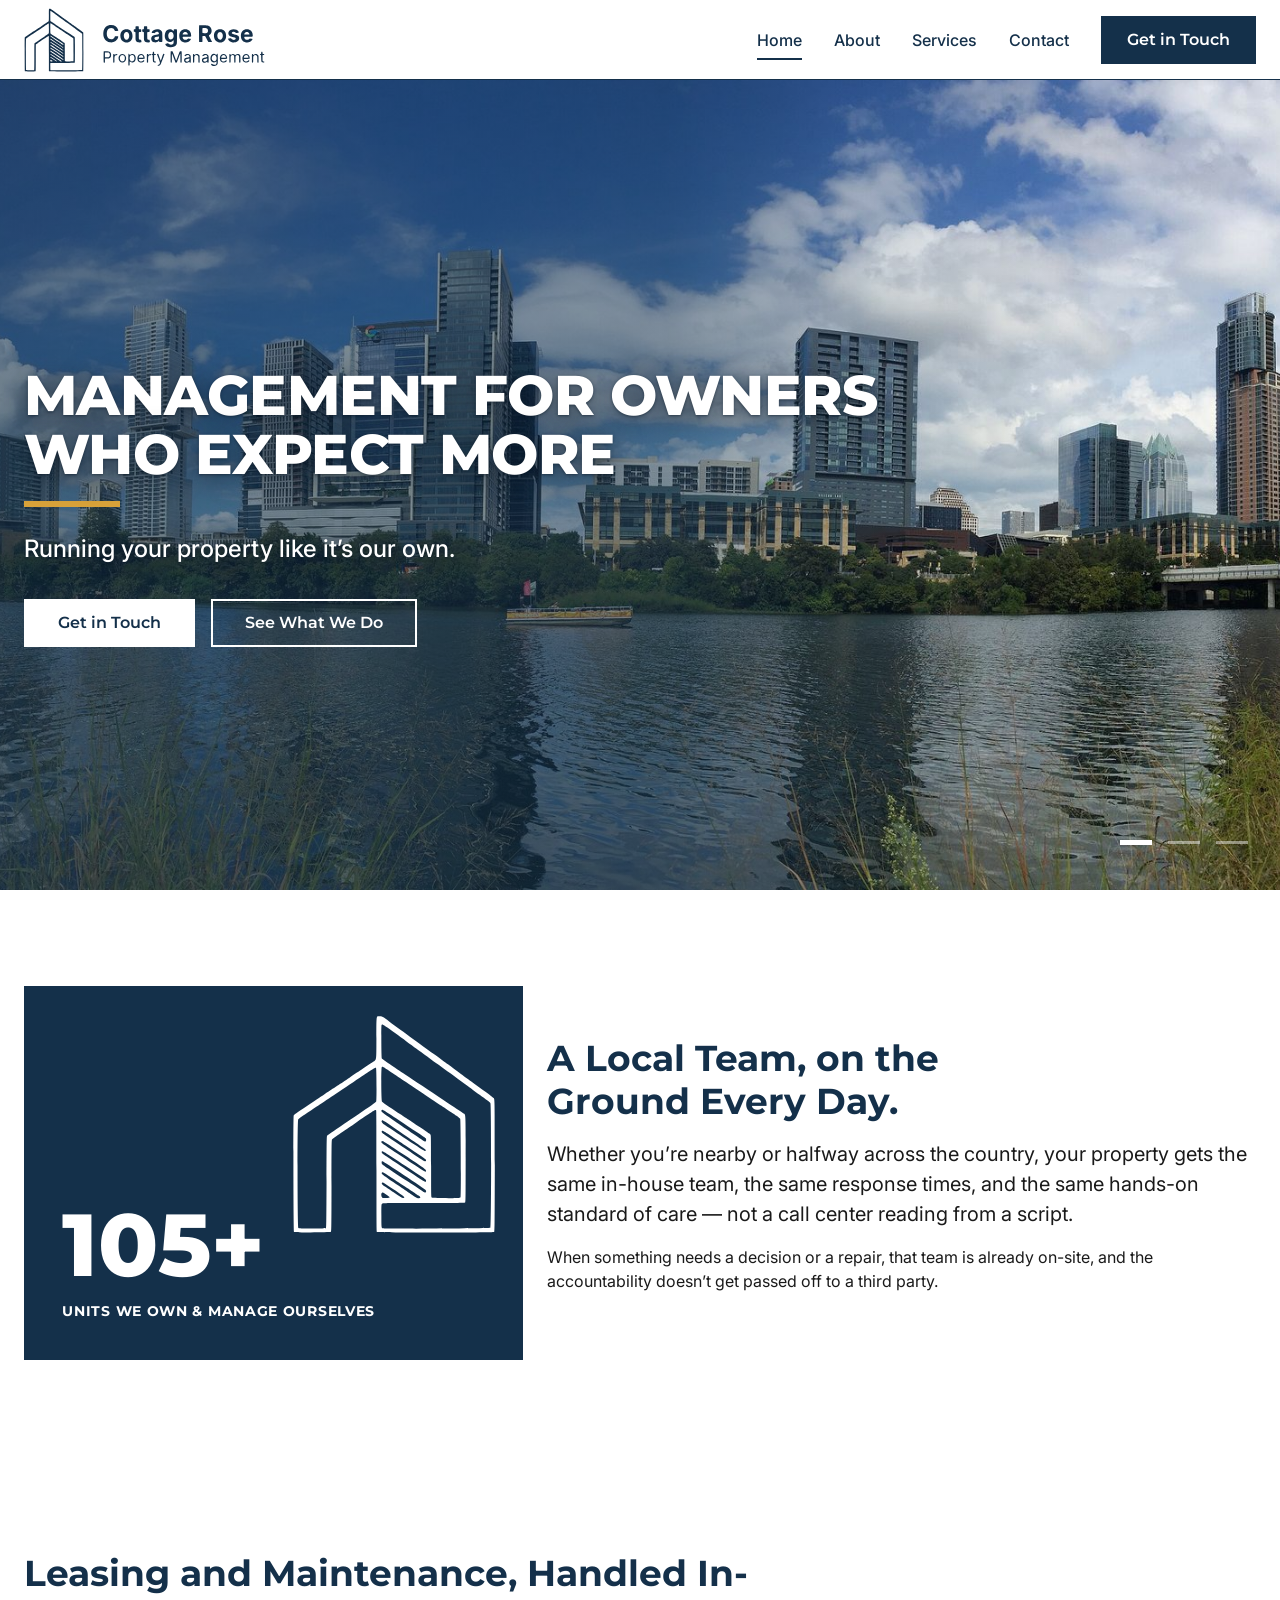
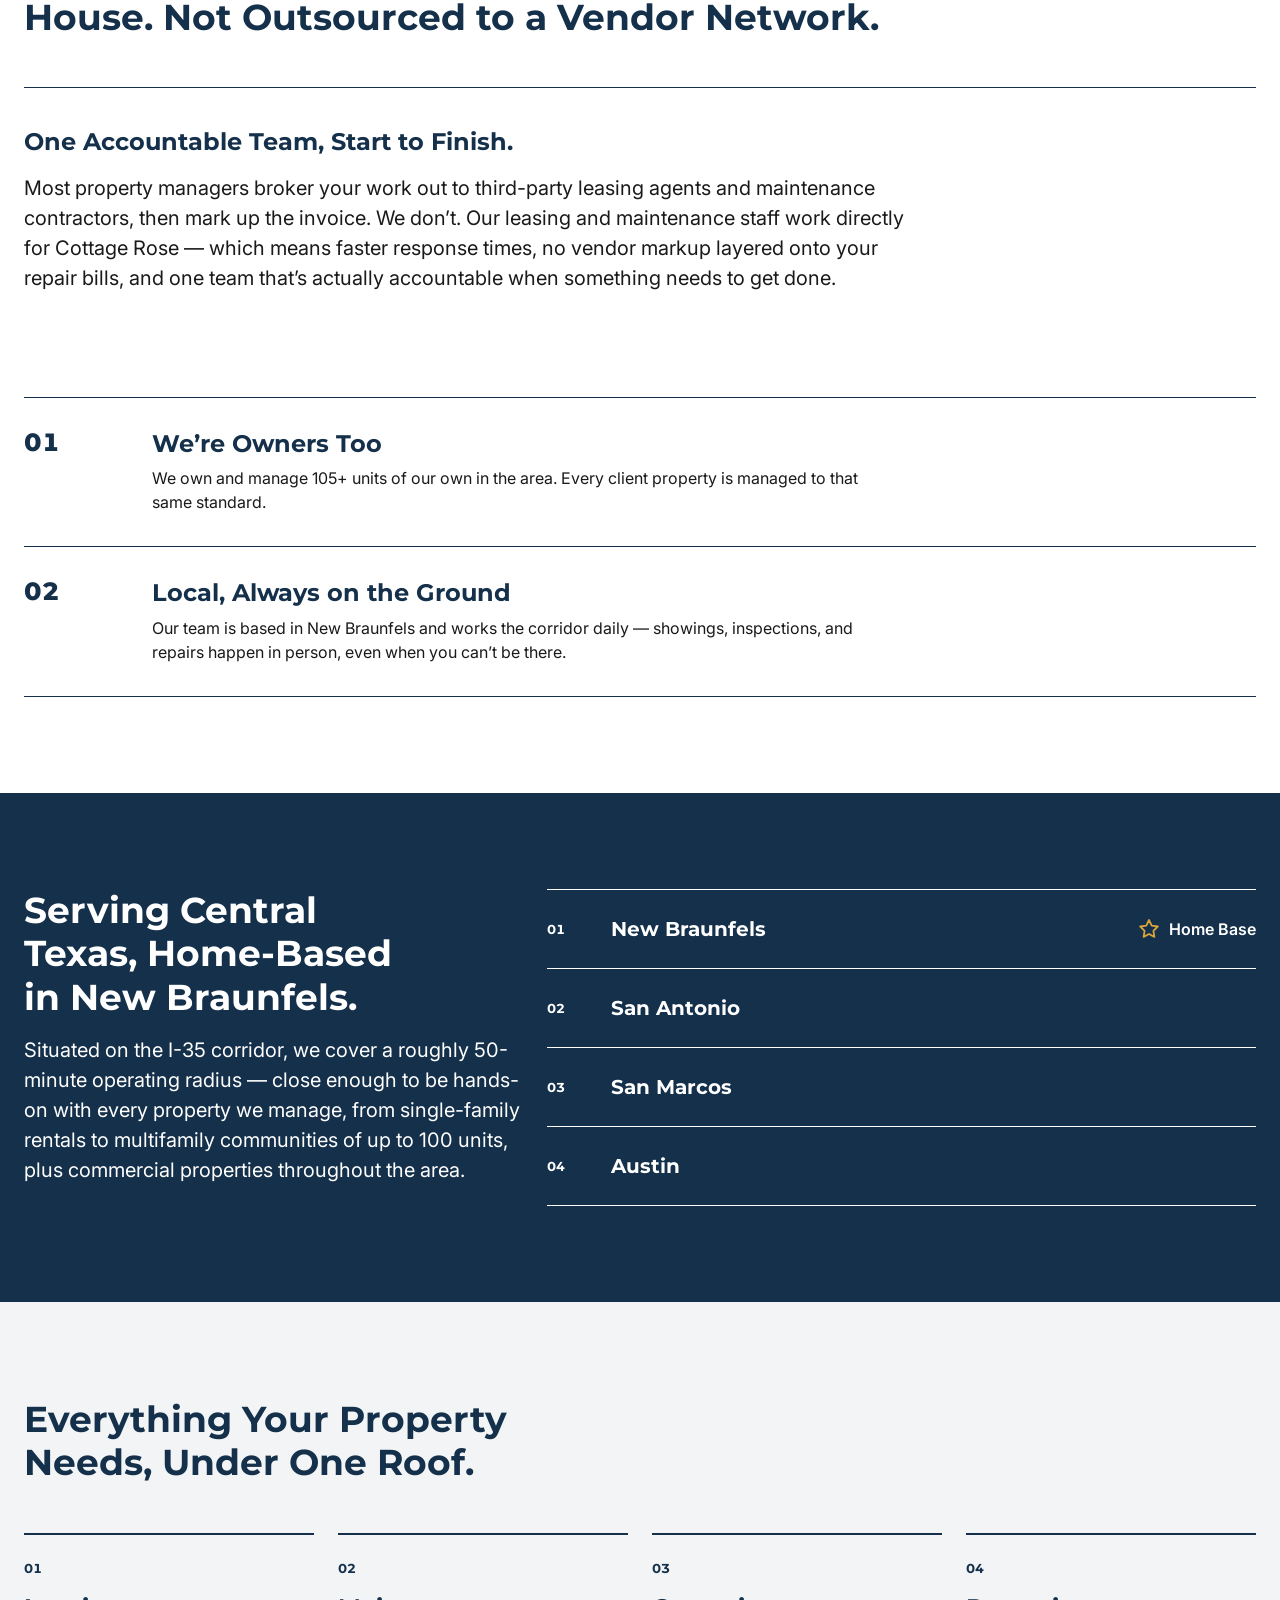
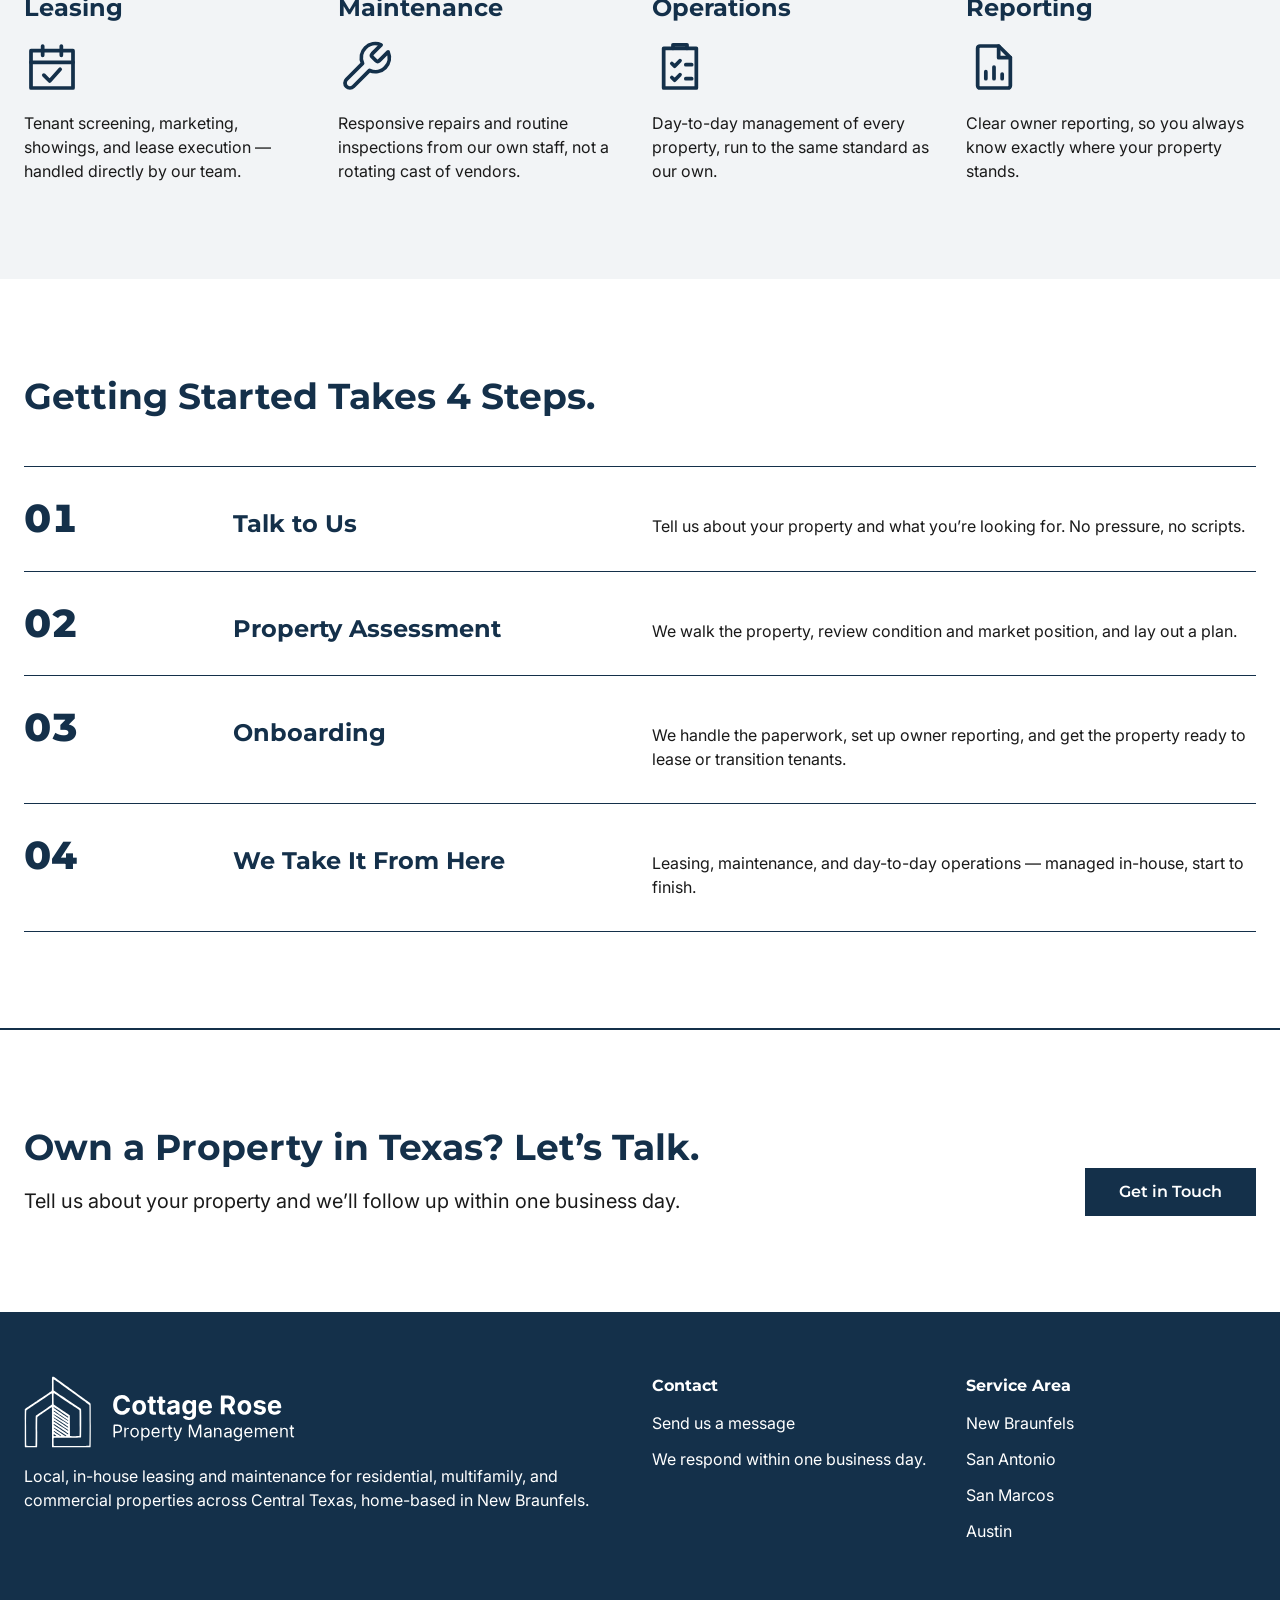
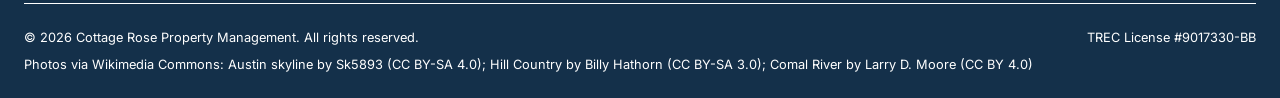
==== index.html @ 272d7a4b "Owner-stat graphic, tab icon from real logo, cache-busted assets Replace the photo with a navy block" ====
<!doctype html>
<html lang="en">
<head>
  <meta charset="UTF-8">
  <meta name="viewport" content="width=device-width, initial-scale=1.0">
  <meta name="color-scheme" content="light">
  <meta name="theme-color" content="#FFFFFF">
  <title>Cottage Rose Management | Property Management Across Central Texas</title>
  <meta name="description" content="Cottage Rose Management is a Central Texas property management firm, home-based in New Braunfels. In-house leasing and maintenance for residential, multifamily, and commercial properties, 1&ndash;100+&nbsp;units, throughout San Antonio, New Braunfels, San Marcos, and Austin.">
  <link rel="canonical" href="https://cottagerosepm.com/">

  <meta property="og:title" content="Cottage Rose Management | Property Management Across Central Texas">
  <meta property="og:description" content="In-house leasing and maintenance for residential, multifamily, and commercial properties across Central Texas &mdash; San Antonio, New Braunfels, San Marcos, and Austin.">
  <meta property="og:type" content="website">
  <meta property="og:url" content="https://cottagerosepm.com/">

  <link rel="icon" href="favicon.svg?v=3" type="image/svg+xml">
  <link rel="icon" href="assets/favicon-32.png?v=3" sizes="32x32" type="image/png">
  <link rel="apple-touch-icon" href="assets/apple-touch-icon.png?v=3">

  <link rel="preconnect" href="https://fonts.googleapis.com">
  <link rel="preconnect" href="https://fonts.gstatic.com" crossorigin>
  <link href="https://fonts.googleapis.com/css2?family=Inter:wght@400;500;600&family=Montserrat:wght@600;700;800&display=swap" rel="stylesheet">

  <link rel="stylesheet" href="styles.css?v=3">
</head>
<body>
  <a class="skip-link" href="#main">Skip to content</a>

  <header class="site-header">
    <div class="container">
      <a href="index.html" class="brand" translate="no"><img src="assets/logo-navy.svg" width="716" height="190" alt="Cottage Rose Property Management"></a>

      <nav class="main-nav" id="main-nav" aria-label="Primary">
        <ul>
          <li><a href="index.html" aria-current="page">Home</a></li>
          <li><a href="about.html">About</a></li>
          <li><a href="services.html">Services</a></li>
          <li><a href="contact.html">Contact</a></li>
        </ul>
        <a href="contact.html" class="btn btn-primary">Get in Touch</a>
      </nav>

      <button class="nav-toggle" id="nav-toggle" aria-label="Toggle menu" aria-expanded="false" aria-controls="main-nav">
        <svg aria-hidden="true" focusable="false" viewBox="0 0 24 24" fill="none" stroke="currentColor" stroke-width="2" stroke-linecap="round"><line x1="3" y1="6" x2="21" y2="6"/><line x1="3" y1="12" x2="21" y2="12"/><line x1="3" y1="18" x2="21" y2="18"/></svg>
      </button>
    </div>
  </header>

  <main id="main">

    <!-- ================= HERO ================= -->
    <section class="hero">
      <div class="hero-slides" role="group" aria-roledescription="carousel" aria-label="Photos of Central Texas">
        <img class="hero-slide is-active" src="assets/austin-skyline.jpg" width="2400" height="897" alt="" fetchpriority="high">
        <img class="hero-slide" src="assets/hillcountry-hero.jpg" width="2400" height="1220" alt="" loading="lazy" decoding="async">
        <img class="hero-slide" src="assets/comal-river-hero.jpg" width="1801" height="888" alt="" loading="lazy" decoding="async">
      </div>
      <div class="container">
        <div class="hero-copy">
          <h1 class="hero-headline">Management for Owners Who Expect More</h1>
          <p class="lede">Running your property like it’s our own.</p>
          <div class="hero-actions">
            <a href="contact.html" class="btn btn-primary">Get in Touch</a>
            <a href="services.html" class="btn btn-ghost">See What We Do</a>
          </div>
        </div>
        <div class="hero-controls">
          <div class="hero-dots">
            <button type="button" class="hero-dot" aria-label="Show Austin skyline" aria-current="true"></button>
            <button type="button" class="hero-dot" aria-label="Show Texas Hill Country"></button>
            <button type="button" class="hero-dot" aria-label="Show New Braunfels river"></button>
          </div>
        </div>
      </div>
    </section>

    <!-- ================= LOCAL, HANDS-ON MANAGEMENT ================= -->
    <section class="audience-section section-white">
      <div class="container">
        <div class="audience-visual owner-card reveal">
          <img class="owner-mark" src="assets/mark-white.svg" width="181" height="194" alt="" loading="lazy">
          <p class="owner-stat"><span class="num">105+</span><span class="label">Units we own &amp; manage ourselves</span></p>
        </div>
        <div class="reveal">
          <h2>A Local Team, on the Ground Every Day.</h2>
          <p class="lede">Whether you’re nearby or halfway across the country, your property gets the same in-house team, the same response times, and the same hands-on standard of care &mdash; not a call center reading from a script.</p>
          <p>When something needs a decision or a repair, that team is already on-site, and the accountability doesn’t get passed off to a third party.</p>
        </div>
      </div>
    </section>

    <!-- ================= WHY COTTAGE ROSE ================= -->
    <section class="why-section">
      <div class="container">
        <div class="section-head reveal">
          <h2>Leasing and Maintenance, Handled In-House. Not Outsourced to a Vendor Network.</h2>
        </div>

        <div class="differentiator reveal">
          <h3>One Accountable Team, Start to Finish.</h3>
          <p class="lede">Most property managers broker your work out to third-party leasing agents and maintenance contractors, then mark up the invoice. We don’t. Our leasing and maintenance staff work directly for Cottage Rose &mdash; which means faster response times, no vendor markup layered onto your repair bills, and one team that’s actually accountable when something needs to get done.</p>
        </div>

        <div class="reason-list reveal">
          <div class="reason-row">
            <span class="reason-number">01</span>
            <div>
              <h3>We’re Owners Too</h3>
              <p>We own and manage 105+&nbsp;units of our own in the area. Every client property is managed to that same standard.</p>
            </div>
          </div>
          <div class="reason-row">
            <span class="reason-number">02</span>
            <div>
              <h3>Local, Always on the Ground</h3>
              <p>Our team is based in New Braunfels and works the corridor daily &mdash; showings, inspections, and repairs happen in person, even when you can’t be there.</p>
            </div>
          </div>
        </div>
      </div>
    </section>

    <!-- ================= WHERE WE WORK ================= -->
    <section class="section-dark">
      <div class="container">
        <div class="corridor-grid">
          <div class="reveal">
            <h2>Serving Central Texas, Home-Based in New Braunfels.</h2>
            <p class="lede">Situated on the I-35 corridor, we cover a roughly 50-minute operating radius &mdash; close enough to be hands-on with every property we manage, from single-family rentals to multifamily communities of up to 100&nbsp;units, plus commercial properties throughout the area.</p>
          </div>
          <div class="corridor-cities reveal">
            <div class="corridor-city">
              <span class="city-index">01</span>
              <span class="city-name">New Braunfels</span>
              <span class="city-tag"><svg class="city-star" viewBox="0 0 24 24" width="24" height="24" fill="none" stroke="currentColor" stroke-width="1.8" stroke-linejoin="round" aria-hidden="true" focusable="false"><path d="M12 3l2.7 5.6 6.1.9-4.4 4.3 1 6.1L12 17l-5.4 2.9 1-6.1L3.2 9.5l6.1-.9z"/></svg>Home Base</span>
            </div>
            <div class="corridor-city">
              <span class="city-index">02</span>
              <span class="city-name">San Antonio</span>
              <span class="city-tag"></span>
            </div>
            <div class="corridor-city">
              <span class="city-index">03</span>
              <span class="city-name">San Marcos</span>
              <span class="city-tag"></span>
            </div>
            <div class="corridor-city">
              <span class="city-index">04</span>
              <span class="city-name">Austin</span>
              <span class="city-tag"></span>
            </div>
          </div>
        </div>
      </div>
    </section>

    <!-- ================= WHAT WE DO ================= -->
    <section class="section-gray">
      <div class="container">
        <div class="section-head reveal">
          <h2>Everything Your Property Needs, Under One Roof.</h2>
        </div>
        <div class="wwd-grid reveal">
          <div class="wwd-item">
            <span class="wwd-index">01</span>
            <h3>Leasing</h3>
            <svg class="wwd-icon" viewBox="0 0 24 24" width="56" height="56" fill="none" stroke="currentColor" stroke-width="1.6" stroke-linecap="round" stroke-linejoin="round" aria-hidden="true" focusable="false"><rect x="3" y="5" width="18" height="16"/><path d="M3 10h18M8 3v4M16 3v4"/><path d="M8.5 15.5l2.5 2.5 4.5-5"/></svg>
            <p>Tenant screening, marketing, showings, and lease execution &mdash; handled directly by our team.</p>
          </div>
          <div class="wwd-item">
            <span class="wwd-index">02</span>
            <h3>Maintenance</h3>
            <svg class="wwd-icon" viewBox="0 0 24 24" width="56" height="56" fill="none" stroke="currentColor" stroke-width="1.6" stroke-linecap="round" stroke-linejoin="round" aria-hidden="true" focusable="false"><path d="M14.7 6.3a1 1 0 0 0 0 1.4l1.6 1.6a1 1 0 0 0 1.4 0l3.77-3.77a6 6 0 0 1-7.94 7.94l-6.91 6.91a2.12 2.12 0 0 1-3-3l6.91-6.91a6 6 0 0 1 7.94-7.94l-3.76 3.76z"/></svg>
            <p>Responsive repairs and routine inspections from our own staff, not a rotating cast of vendors.</p>
          </div>
          <div class="wwd-item">
            <span class="wwd-index">03</span>
            <h3>Operations</h3>
            <svg class="wwd-icon" viewBox="0 0 24 24" width="56" height="56" fill="none" stroke="currentColor" stroke-width="1.6" stroke-linecap="round" stroke-linejoin="round" aria-hidden="true" focusable="false"><rect x="5" y="4" width="14" height="17"/><path d="M9 4V2.5h6V4"/><path d="M8.5 10.5l1.2 1.2 2.3-2.4M8.5 16.5l1.2 1.2 2.3-2.4M14.5 11h2.5M14.5 17h2.5"/></svg>
            <p>Day-to-day management of every property, run to the same standard as our own.</p>
          </div>
          <div class="wwd-item">
            <span class="wwd-index">04</span>
            <h3>Reporting</h3>
            <svg class="wwd-icon" viewBox="0 0 24 24" width="56" height="56" fill="none" stroke="currentColor" stroke-width="1.6" stroke-linecap="round" stroke-linejoin="round" aria-hidden="true" focusable="false"><path d="M14 3H6a1 1 0 0 0-1 1v16a1 1 0 0 0 1 1h12a1 1 0 0 0 1-1V8z"/><path d="M14 3v5h5"/><path d="M8.5 17v-3M12 17v-5M15.5 17v-2"/></svg>
            <p>Clear owner reporting, so you always know exactly where your property stands.</p>
          </div>
        </div>
      </div>
    </section>

    <!-- ================= HOW IT WORKS ================= -->
    <section>
      <div class="container">
        <div class="section-head reveal">
          <h2>Getting Started Takes 4 Steps.</h2>
        </div>
        <div class="steps">
          <div class="step reveal">
            <span class="step-index">01</span>
            <h3>Talk to Us</h3>
            <p>Tell us about your property and what you’re looking for. No pressure, no scripts.</p>
          </div>
          <div class="step reveal">
            <span class="step-index">02</span>
            <h3>Property Assessment</h3>
            <p>We walk the property, review condition and market position, and lay out a plan.</p>
          </div>
          <div class="step reveal">
            <span class="step-index">03</span>
            <h3>Onboarding</h3>
            <p>We handle the paperwork, set up owner reporting, and get the property ready to lease or transition tenants.</p>
          </div>
          <div class="step reveal">
            <span class="step-index">04</span>
            <h3>We Take It From Here</h3>
            <p>Leasing, maintenance, and day-to-day operations &mdash; managed in-house, start to finish.</p>
          </div>
        </div>
      </div>
    </section>

    <!-- TODO: add owner testimonials once available. Uncomment and populate when cleared for public use. -->
    <!--
    <section class="section-white">
      <div class="container">
        <div class="section-head reveal">
          <h2>Hear From Owners We Work With</h2>
        </div>
        <div class="grid grid-3">
          <div class="card reveal">
            <p>"Quote goes here."</p>
            <p class="hint">&mdash; Owner name, City</p>
          </div>
        </div>
      </div>
    </section>
    -->

    <!-- ================= CLOSING CTA ================= -->
    <section class="cta-band">
      <div class="container">
        <div class="reveal">
          <h2>Own a Property in Texas? Let’s Talk.</h2>
          <p class="lede">Tell us about your property and we’ll follow up within one business day.</p>
          <div class="hero-actions">
            <a href="contact.html" class="btn btn-primary">Get in Touch</a>
          </div>
        </div>
      </div>
    </section>

  </main>

  <footer class="site-footer">
    <div class="container">
      <div class="footer-grid">
        <div>
          <a href="index.html" class="footer-brand" translate="no"><img src="assets/logo-white.svg" width="716" height="190" loading="lazy" alt="Cottage Rose Property Management"></a>
          <p>Local, in-house leasing and maintenance for residential, multifamily, and commercial properties across Central Texas, home-based in New Braunfels.</p>
        </div>
        <div>
          <h2>Contact</h2>
          <ul>
            <li><a href="contact.html">Send us a message</a></li>
            <li>We respond within one business day.</li>
          </ul>
        </div>
        <div>
          <h2>Service Area</h2>
          <ul>
            <li>New Braunfels</li>
            <li>San Antonio</li>
            <li>San Marcos</li>
            <li>Austin</li>
          </ul>
        </div>
      </div>
      <div class="footer-bottom">
        <p>&copy; 2026 Cottage Rose Property Management. All rights reserved.</p>
        <p>TREC License&nbsp;#9017330-BB</p>
        <p>Photos via Wikimedia Commons: <a href="https://commons.wikimedia.org/wiki/File:Austin,_Texas_Skyline_2018.jpg">Austin skyline</a> by Sk5893 (<a href="https://creativecommons.org/licenses/by-sa/4.0/">CC BY-SA 4.0</a>); <a href="https://commons.wikimedia.org/wiki/File:Hill_Country_near_Garner_State_Park_IMG_4288.JPG">Hill Country</a> by Billy Hathorn (<a href="https://creativecommons.org/licenses/by-sa/3.0/">CC BY-SA 3.0</a>); <a href="https://commons.wikimedia.org/wiki/File:Comal_River_in_Landa_Park.jpg">Comal River</a> by Larry D. Moore (<a href="https://creativecommons.org/licenses/by/4.0/">CC BY 4.0</a>)</p>
      </div>
    </div>
  </footer>

  <script src="main.js?v=3"></script>
</body>
</html>
---- styles.css ----
/* ==========================================================================
   Cottage Rose Property Management — shared stylesheet
   System: flat, open, square-cornered. Five brand colors only.
   Type: 1.25 modular scale · Spacing: 4/8px grid · Layout: 12 columns, 24px gutter
   ========================================================================== */

:root {
  /* brand palette — no tints, gradients or shadows */
  --white: #FFFFFF;
  --ink: #1A1A1A;
  --navy: #14304A;
  --gold: #D9A33A;
  --gray: #F2F4F6;

  --font-head: "Montserrat", "Segoe UI", system-ui, sans-serif;
  --font-sans: "Inter", -apple-system, BlinkMacSystemFont, "Segoe UI", sans-serif;

  --container: 1520px;
  --gutter: 1.5rem;
  --header-h: 80px;
}

/* ---------- reset ---------- */
*, *::before, *::after { box-sizing: border-box; }
html {
  scroll-behavior: smooth;
  scroll-padding-top: 96px; /* sticky header + breathing room */
  color-scheme: light;
  -webkit-tap-highlight-color: rgba(20, 48, 74, 0.15);
}
[id] { scroll-margin-top: 96px; }
a, button, input, select, textarea, label { touch-action: manipulation; }
@media (prefers-reduced-motion: reduce) {
  html { scroll-behavior: auto; }
  *, *::before, *::after {
    animation-duration: 0.01ms !important;
    animation-iteration-count: 1 !important;
    transition-duration: 0.01ms !important;
    scroll-behavior: auto !important;
  }
}

body {
  margin: 0;
  overflow-x: clip;
  background: var(--white);
  color: var(--ink);
  font-family: var(--font-sans);
  font-size: 1rem;
  line-height: 1.5;
  -webkit-font-smoothing: antialiased;
}

img { max-width: 100%; height: auto; display: block; }
a { color: inherit; }
h1, h2, h3, h4 {
  font-family: var(--font-head);
  color: var(--navy);
  line-height: 1.2;
  margin: 0 0 1rem;
  font-weight: 700;
}
h1, h2, h3 { text-wrap: balance; }
p { margin: 0 0 1rem; }
ul { margin: 0; padding: 0; list-style: none; }

h1 {
  font-size: clamp(2.5rem, 5vw, 3.5rem);
  font-weight: 800;
  line-height: 1.06;
  letter-spacing: -0.01em;
  text-transform: uppercase;
}
h2 { font-size: clamp(1.75rem, 3vw, 2.25rem); }
h3, .as-h3 { font-size: clamp(1.25rem, 2vw, 1.5rem); }

.lede {
  font-size: 1.25rem;
  max-width: 68ch;
  text-wrap: pretty;
}

/* ---------- focus ---------- */
a:focus-visible,
button:focus-visible,
input:focus-visible,
textarea:focus-visible,
select:focus-visible,
[tabindex="-1"]:focus-visible {
  outline: 2px solid var(--navy);
  outline-offset: 3px;
}
.section-dark a:focus-visible,
.site-footer a:focus-visible,
.contact-info-card a:focus-visible,
.section-dark .btn:focus-visible { outline-color: var(--white); }

.skip-link {
  position: absolute;
  left: -9999px;
  top: 0;
  background: var(--navy);
  color: var(--white);
  padding: 0.75rem 1.25rem;
  z-index: 1000;
}
.skip-link:focus { left: 0; top: 0; }

.container {
  max-width: var(--container);
  margin: 0 auto;
  padding: 0 max(var(--gutter), env(safe-area-inset-right)) 0 max(var(--gutter), env(safe-area-inset-left));
}

section { padding: clamp(4rem, 8vw, 6rem) 0; }

/* ---------- buttons: square navy blocks ---------- */
.btn {
  display: inline-flex;
  align-items: center;
  justify-content: center;
  min-height: 3rem;
  padding: 0 2rem;
  font-family: var(--font-head);
  font-weight: 600;
  font-size: 1rem;
  line-height: 1.25;
  text-decoration: none;
  border: 2px solid var(--navy);
  border-radius: 0;
  cursor: pointer;
  transition: background-color 0.18s ease, color 0.18s ease, border-color 0.18s ease;
}
.btn-primary, .btn-solid-dark { background: var(--navy); color: var(--white); }
.btn-primary:hover, .btn-solid-dark:hover { background: var(--white); color: var(--navy); }
.btn-ghost { background: transparent; color: var(--navy); }
.btn-ghost:hover { background: var(--navy); color: var(--white); }
.section-dark .btn-primary,
.btn-ghost-light { background: var(--white); color: var(--navy); border-color: var(--white); }
.section-dark .btn-primary:hover,
.btn-ghost-light:hover { background: transparent; color: var(--white); }

/* ---------- header ---------- */
.site-header {
  position: sticky;
  top: 0;
  z-index: 100;
  height: var(--header-h);
  background: var(--white);
  border-bottom: 1px solid var(--navy);
}
.site-header .container {
  display: flex;
  align-items: center;
  justify-content: space-between;
  height: 100%;
}
.brand, .footer-brand {
  display: flex;
  align-items: center;
  gap: 0.75rem;
  min-width: 0;
  text-decoration: none;
  color: var(--navy);
}
.brand img { height: 64px; width: auto; }
.footer-brand img { height: 72px; width: auto; }

.main-nav { display: flex; align-items: center; gap: 2rem; }
.main-nav ul { display: flex; gap: 2rem; }
.main-nav a:not(.btn) {
  text-decoration: none;
  font-weight: 500;
  color: var(--navy);
  padding: 0.5rem 0;
  border-bottom: 2px solid transparent;
  transition: border-color 0.15s ease;
}
.main-nav a:not(.btn):hover,
.main-nav a[aria-current="page"] { border-bottom-color: var(--navy); }
.main-nav a.btn { padding: 0 1.5rem; }

.nav-toggle {
  font: inherit;
  display: none;
  background: none;
  border: none;
  cursor: pointer;
  padding: 0.75rem;
  color: var(--navy);
}
.nav-toggle svg { width: 24px; height: 24px; }

@media (max-width: 860px) {
  .nav-toggle { display: inline-flex; }
  .main-nav {
    position: fixed;
    inset: var(--header-h) 0 0 0;
    background: var(--white);
    flex-direction: column;
    align-items: flex-start;
    padding: 2rem var(--gutter);
    gap: 1.5rem;
    transform: translateX(100%);
    visibility: hidden;
    transition: transform 0.25s ease, visibility 0s linear 0.25s;
    overflow-y: auto;
    overscroll-behavior: contain;
  }
  .main-nav.is-open { transform: translateX(0); visibility: visible; transition-delay: 0s; }
  .main-nav ul { flex-direction: column; gap: 1rem; width: 100%; }
  .main-nav a:not(.btn) { font-size: 1.25rem; display: block; }
  .main-nav .btn { width: 100%; }
}

/* ---------- hero: full-bleed Austin skyline, text on a solid panel ---------- */
.hero {
  position: relative;
  isolation: isolate;
  display: flex;
  align-items: flex-end;
  min-height: clamp(36rem, 90vh, 56rem);
  padding: 0;
  background: var(--navy);
}
.hero-slides { position: absolute; inset: 0; z-index: -2; }
.hero-slide {
  position: absolute;
  inset: 0;
  width: 100%;
  height: 100%;
  object-fit: cover;
  object-position: center 30%;
  opacity: 0;
  transition: opacity 1.2s ease;
}
.hero-slide.is-active { opacity: 1; }
.hero-slide:nth-child(2) { object-position: center 40%; }
.hero-slide:nth-child(3) { object-position: center 55%; }
@media (prefers-reduced-motion: reduce) { .hero-slide { transition: none; } }

/* soft navy tint, strongest behind the text and fading out across the skyline */
.hero::before {
  content: "";
  position: absolute;
  inset: 0;
  z-index: -1;
  background: linear-gradient(90deg, rgba(20, 48, 74, 0.6) 0%, rgba(20, 48, 74, 0.52) 52%, rgba(20, 48, 74, 0.2) 68%, rgba(20, 48, 74, 0) 86%);
}
.hero .container { position: relative; width: 100%; padding-top: clamp(4rem, 8vw, 6rem); padding-bottom: clamp(11.25rem, 19vw, 18.25rem); }
.hero-copy { color: var(--white); }
.hero-copy h1, .hero-copy .lede { color: var(--white); }
.hero .btn-primary { background: var(--white); color: var(--navy); border-color: var(--white); }
.hero .btn-primary:hover { background: transparent; color: var(--white); }
.hero .btn-ghost { color: var(--white); border-color: var(--white); }
.hero .btn-ghost:hover { background: var(--white); color: var(--navy); }
.hero a:focus-visible { outline-color: var(--white); }
.hero-headline { max-width: 20em; margin-bottom: 1.5rem; }
.hero-copy h1, .hero-copy .lede { text-shadow: 0 1px 3px rgba(8, 22, 36, 0.55), 0 4px 28px rgba(8, 22, 36, 0.7); }
.hero-headline::after { content: ""; display: block; width: 96px; height: 6px; margin-top: 1rem; background: var(--gold); }
.hero-copy .lede { margin-bottom: 0; max-width: 52ch; font-size: 1.5rem; font-weight: 500; }
.hero-actions { display: flex; flex-wrap: wrap; gap: 1rem; margin-top: 2rem; }
@media (max-width: 699px) {
  .hero-slide { object-position: 56% 30%; }
  .hero-slide:nth-child(2) { object-position: 62% 40%; }
  .hero-slide:nth-child(3) { object-position: 52% 55%; }
  .hero-copy .lede { font-size: 1.25rem; }
}
@media (min-width: 900px) {
  .hero .container { display: grid; grid-template-columns: repeat(12, 1fr); column-gap: var(--gutter); }
  .hero-copy { grid-column: 1 / span 10; }
}

/* slideshow controls */
.hero-controls { position: absolute; right: var(--gutter); bottom: 1.5rem; display: flex; align-items: center; gap: 0.5rem; }
.hero-dot { display: inline-flex; align-items: center; justify-content: center; width: 48px; height: 48px; padding: 0; background: transparent; border: 0; color: var(--white); cursor: pointer; }
.hero-dots { display: flex; }
.hero-dot::before { content: ""; width: 32px; height: 3px; background: var(--white); opacity: 0.45; transition: opacity 0.2s ease, height 0.2s ease; }
.hero-dot:hover::before { opacity: 0.8; }
.hero-dot[aria-current="true"]::before { opacity: 1; height: 5px; }
.hero-controls button:focus-visible { outline: 2px solid var(--white); outline-offset: 2px; }

/* ---------- layout helpers ---------- */
.card { background: var(--gray); padding: 2rem; }
.grid { display: grid; gap: var(--gutter); }
@media (min-width: 700px) {
  .grid-3 { grid-template-columns: repeat(3, 1fr); }
  .grid-2 { grid-template-columns: repeat(2, 1fr); }
  .grid-4 { grid-template-columns: repeat(4, 1fr); }
}

/* ---------- reveal on scroll ---------- */
.reveal {
  opacity: 0;
  transform: translateY(16px);
  transition: opacity 0.6s ease, transform 0.6s ease;
}
.reveal.is-visible { opacity: 1; transform: translateY(0); }
@media (prefers-reduced-motion: reduce) {
  .reveal { opacity: 1; transform: none; transition: none; }
}

/* ---------- section variants ---------- */
.section-white { background: var(--white); }
.section-gray { background: var(--gray); }
.section-dark, .cta-band-dark { background: var(--navy); color: var(--white); }
.section-dark h2, .section-dark h3 { color: var(--white); }

.section-head { max-width: 56rem; margin: 0 0 3rem; }
.section-head.align-left { margin-left: 0; }

/* ---------- audience ---------- */
.audience-section .container { display: grid; gap: 3rem var(--gutter); align-items: center; }
.owner-card { position: relative; overflow: hidden; display: flex; align-items: flex-end; aspect-ratio: 4 / 3; padding: clamp(1.5rem, 3vw, 2.5rem); background: var(--navy); color: var(--white); }
.owner-mark { position: absolute; top: 7%; right: 5%; width: 42%; height: auto; }
.owner-stat { position: relative; margin: 0; display: flex; flex-direction: column; }
.owner-stat .num { font-family: var(--font-head); font-weight: 800; font-size: clamp(3.5rem, 7vw, 5.5rem); line-height: 1; }
.owner-stat .label { margin-top: 0.75rem; font-family: var(--font-head); font-weight: 700; font-size: 0.875rem; text-transform: uppercase; letter-spacing: 0.05em; }
@media (min-width: 900px) {
  .audience-section .container { grid-template-columns: repeat(12, 1fr); }
  .audience-visual { grid-column: span 5; }
  .audience-visual + * { grid-column: span 7; }
}

/* ---------- differentiator + reasons ---------- */
.differentiator { border-top: 1px solid var(--navy); padding: clamp(2rem, 4vw, 2.5rem) 0; margin-bottom: 3rem; }
.reason-list { border-top: 1px solid var(--navy); }
.reason-row {
  display: grid;
  grid-template-columns: auto 1fr;
  gap: 1.5rem 2rem;
  padding: 2rem 0;
  border-bottom: 1px solid var(--navy);
  align-items: start;
}
@media (min-width: 700px) { .reason-row { grid-template-columns: 96px 1fr; } }
.reason-number { font-family: var(--font-head); font-weight: 800; font-size: 1.563rem; color: var(--navy); line-height: 1; font-variant-numeric: tabular-nums; }
.reason-row h3 { margin-bottom: 0.5rem; }
.reason-row p { margin: 0; max-width: 72ch; text-wrap: pretty; }
.brand, .corridor-city > *, .reason-row > * { min-width: 0; }

/* ---------- where we work (navy) ---------- */
.corridor-grid { display: grid; gap: 3rem var(--gutter); }
@media (min-width: 860px) {
  .corridor-grid { grid-template-columns: repeat(12, 1fr); }
  .corridor-grid > :first-child { grid-column: span 5; }
  .corridor-grid > :last-child { grid-column: span 7; }
}
.corridor-cities { border-top: 1px solid var(--white); }
.corridor-city {
  display: grid;
  grid-template-columns: 3rem 1fr auto;
  align-items: center;
  gap: 1rem;
  padding: 1.5rem 0;
  border-bottom: 1px solid var(--white);
}
.corridor-city .city-index { font-family: var(--font-head); font-weight: 700; font-size: 0.8rem; font-variant-numeric: tabular-nums; }
.corridor-city .city-name { font-family: var(--font-head); font-weight: 700; font-size: 1.25rem; }
.corridor-city .city-tag { display: inline-flex; align-items: center; gap: 0.5rem; font-size: 1rem; font-weight: 600; text-align: right; }
.city-star { flex: none; width: 24px; height: 24px; color: var(--gold); }

/* ---------- what we do: open columns, navy rule on top ---------- */
.wwd-grid { display: grid; gap: 2rem var(--gutter); }
@media (min-width: 700px) { .wwd-grid { grid-template-columns: repeat(4, 1fr); } }
.wwd-item { border-top: 2px solid var(--navy); padding-top: 1.5rem; }
.wwd-item .wwd-index {
  display: block;
  margin-bottom: 1rem;
  font-family: var(--font-head);
  font-weight: 700;
  font-size: 0.8rem;
  color: var(--navy);
  font-variant-numeric: tabular-nums;
}
.wwd-item h3 { margin-bottom: 1rem; }
.wwd-icon { display: block; width: 56px; height: 56px; margin-bottom: 1rem; color: var(--navy); }
.wwd-item p { margin: 0; }

/* ---------- how it works: numbered rows ---------- */
.steps { border-top: 1px solid var(--navy); }
.step { display: grid; gap: 0.5rem var(--gutter); padding: 2rem 0; border-bottom: 1px solid var(--navy); }
.step h3, .step p { margin: 0; }
.step-index { font-family: var(--font-head); font-weight: 800; font-size: 2.441rem; line-height: 1; color: var(--navy); font-variant-numeric: tabular-nums; }
@media (min-width: 700px) {
  .step { grid-template-columns: repeat(12, 1fr); align-items: baseline; }
  .step-index { grid-column: span 2; }
  .step h3 { grid-column: span 4; }
  .step p { grid-column: span 6; }
}

/* ---------- closing CTA ---------- */
.cta-band { border-top: 2px solid var(--navy); }
.cta-band .container > div { display: grid; gap: 1rem var(--gutter); align-items: end; }
.cta-band h2, .cta-band .lede { margin: 0; }
.cta-band .hero-actions { margin-top: 1rem; }
@media (min-width: 900px) {
  .cta-band .container > div { grid-template-columns: repeat(12, 1fr); }
  .cta-band h2, .cta-band .lede { grid-column: span 8; }
  .cta-band .hero-actions { grid-column: 9 / -1; grid-row: 1 / span 2; justify-content: flex-end; margin: 0; }
}

/* ---------- about ---------- */
.origin-story p { max-width: 72ch; font-size: 1.25rem; }
.callout { background: var(--gray); padding: clamp(2rem, 4vw, 2.5rem); }
.callout h3 { margin-bottom: 0.5rem; }
.callout p:last-child { margin: 0; }

/* ---------- services: stacked pillar rows ---------- */
.pillar { display: grid; gap: 1rem var(--gutter); border-top: 2px solid var(--navy); padding: 2rem 0 3rem; }
.pillar h2 { margin: 0; font-size: clamp(1.5rem, 2.5vw, 2rem); }
.pillar h2 { display: flex; flex-direction: column-reverse; align-items: flex-start; gap: 1rem; }
.pillar-icon { flex: none; width: 56px; height: 56px; color: var(--navy); }
.pillar-head .pillar-stat { margin-top: 2rem; }
.pillar p { margin: 0; }
.pillar ul { margin-top: 0.5rem; }
.pillar li { position: relative; padding-left: 1.75rem; margin-bottom: 0.75rem; }
.pillar li::before { content: ""; position: absolute; left: 0; top: 0.25rem; width: 1rem; height: 1rem; border: 2px solid var(--gold); }
@media (min-width: 860px) {
  .pillar { grid-template-columns: repeat(12, 1fr); align-items: start; }
  .pillar-head { grid-column: 1 / span 4; grid-row: 1 / span 2; }
  .pillar > p { grid-column: 5 / span 8; grid-row: 1; }
  .pillar ul { grid-column: 5 / span 8; grid-row: 2; margin-top: 0; }
}
.services-stack { display: grid; gap: 0; }
.pillar-stat { display: flex; flex-direction: column; margin: 0; }
.pillar-stat .num { font-family: var(--font-head); font-weight: 800; font-size: 3rem; line-height: 1.1; color: var(--navy); }
.pillar-stat .label { font-family: var(--font-head); font-weight: 700; font-size: 0.875rem; text-transform: uppercase; letter-spacing: 0.05em; color: var(--navy); }

.comparison { background: var(--navy); color: var(--white); padding: clamp(2rem, 4vw, 2.5rem); }
.comparison h2, .comparison h3 { color: var(--white); }
.comparison-grid { display: grid; gap: 2rem var(--gutter); margin-top: 2rem; }
@media (min-width: 700px) { .comparison-grid { grid-template-columns: 1fr 1fr; } }
.comparison-col { border-top: 2px solid var(--white); padding-top: 1.5rem; }
.comparison-col h3 { font-size: 1.25rem; margin-bottom: 1rem; }
.comparison-col.us { border-top-color: var(--gold); }
.comparison-col li { position: relative; padding-left: 1.75rem; margin-bottom: 0.75rem; }
.comparison-col li::before { content: ""; position: absolute; left: 0; top: 0.25rem; width: 1rem; height: 1rem; border: 2px solid var(--white); }

/* hand-drawn, marker-weight check marks that run slightly past the box */
.pillar li::after,
.comparison-col.us li::after,
.comparison-col.them li::after {
  content: "";
  position: absolute;
  left: -3px;
  top: -1px;
  width: 24px;
  height: 24px;
  background-color: var(--navy);
  -webkit-mask: url("data:image/svg+xml,%3Csvg xmlns=%22http://www.w3.org/2000/svg%22 viewBox=%220 0 32 32%22 fill=%22none%22 stroke=%22%23000%22 stroke-linecap=%22round%22 stroke-linejoin=%22round%22%3E%3Cpath stroke-width=%223.4%22 d=%22M5.2 16.6 C7.4 18.2 9.8 21.4 11.9 25.4 C15.4 17.4 21.8 9.4 29.6 4.4%22/%3E%3Cpath stroke-width=%221.7%22 d=%22M12.6 24.4 C16.2 18 20.8 12.2 27.4 6.6%22/%3E%3C/svg%3E") center / contain no-repeat;
  mask: url("data:image/svg+xml,%3Csvg xmlns=%22http://www.w3.org/2000/svg%22 viewBox=%220 0 32 32%22 fill=%22none%22 stroke=%22%23000%22 stroke-linecap=%22round%22 stroke-linejoin=%22round%22%3E%3Cpath stroke-width=%223.4%22 d=%22M5.2 16.6 C7.4 18.2 9.8 21.4 11.9 25.4 C15.4 17.4 21.8 9.4 29.6 4.4%22/%3E%3Cpath stroke-width=%221.7%22 d=%22M12.6 24.4 C16.2 18 20.8 12.2 27.4 6.6%22/%3E%3C/svg%3E") center / contain no-repeat;
  transform: rotate(-3deg);
}
.comparison-col.us li::after,
.comparison-col.them li::after { background-color: var(--white); }
/* the typical-model column lists drawbacks, so it gets a hand-drawn X instead */
.comparison-col.them li::after {
  left: 0;
  top: 4px;
  width: 16px;
  height: 16px;
  -webkit-mask-image: url("data:image/svg+xml,%3Csvg xmlns=%22http://www.w3.org/2000/svg%22 viewBox=%220 0 32 32%22 fill=%22none%22 stroke=%22%23000%22 stroke-linecap=%22round%22 stroke-linejoin=%22round%22%3E%3Cpath stroke-width=%223.2%22 d=%22M6 6.6 C11 11 17.6 18.4 26 25.8%22/%3E%3Cpath stroke-width=%223%22 d=%22M25.4 5.6 C19.6 11.4 12.6 18.6 6.6 26.4%22/%3E%3C/svg%3E");
  mask-image: url("data:image/svg+xml,%3Csvg xmlns=%22http://www.w3.org/2000/svg%22 viewBox=%220 0 32 32%22 fill=%22none%22 stroke=%22%23000%22 stroke-linecap=%22round%22 stroke-linejoin=%22round%22%3E%3Cpath stroke-width=%223.2%22 d=%22M6 6.6 C11 11 17.6 18.4 26 25.8%22/%3E%3Cpath stroke-width=%223%22 d=%22M25.4 5.6 C19.6 11.4 12.6 18.6 6.6 26.4%22/%3E%3C/svg%3E");
}
/* no two marks quite alike */
.pillar li:nth-child(3n+2)::after, .comparison-col.us li:nth-child(3n+2)::after { transform: rotate(2deg) translate(1px, -1px); }
.pillar li:nth-child(3n)::after, .comparison-col.us li:nth-child(3n)::after { transform: rotate(-6deg) scale(1.08); }
.comparison-col.them li:nth-child(even)::after { transform: rotate(5deg); }

.property-types { display: grid; grid-template-columns: repeat(2, 1fr); gap: 3rem var(--gutter); }
@media (min-width: 700px) { .property-types { grid-template-columns: repeat(3, 1fr); } }
@media (min-width: 1100px) { .property-types { grid-template-columns: repeat(5, 1fr); } }
.ptype { display: flex; flex-direction: column; gap: 1.5rem; border-top: 2px solid var(--navy); padding-top: 1.5rem; }
.ptype-icon { width: 96px; height: 96px; color: var(--navy); }
.ptype-label { font-family: var(--font-head); font-weight: 700; font-size: 1.25rem; line-height: 1.2; color: var(--navy); }
.ptype-note { display: block; margin-top: 0.5rem; font-family: var(--font-sans); font-weight: 400; font-size: 1rem; color: var(--ink); }

/* ---------- contact ---------- */
.contact-layout { display: grid; gap: 3rem var(--gutter); }
@media (min-width: 900px) {
  .contact-layout { grid-template-columns: repeat(12, 1fr); }
  .contact-form { grid-column: span 7; }
  .contact-info-card { grid-column: span 5; align-self: start; }
}
.form-row { margin-bottom: 1.5rem; }
.form-row-group { display: grid; gap: 1.5rem var(--gutter); }
@media (min-width: 560px) { .form-row-group.cols-2 { grid-template-columns: 1fr 1fr; } }
label {
  display: block;
  margin-bottom: 0.5rem;
  font-family: var(--font-head);
  font-weight: 600;
  font-size: 1rem;
  color: var(--navy);
}
.hint { font-weight: 400; }
input[type="text"],
input[type="email"],
input[type="tel"],
select,
textarea {
  width: 100%;
  font-family: var(--font-sans);
  font-size: 1rem;
  padding: 0.75rem 1rem;
  border: 0;
  border-bottom: 2px solid var(--navy);
  border-radius: 0;
  background: var(--gray);
  color: var(--ink);
  transition: background-color 0.15s ease;
}
input:hover, select:hover, textarea:hover { background: var(--white); box-shadow: inset 0 0 0 1px var(--navy); }
select, select option { background-color: var(--gray); color: var(--ink); }
textarea { resize: vertical; min-height: 128px; }

.hp-field { position: absolute; left: -9999px; width: 1px; height: 1px; overflow: hidden; }

.form-status { display: none; margin-top: 1rem; padding: 1rem 1.5rem; border: 2px solid var(--navy); }
.form-status.is-visible { display: block; }
.form-success-panel { padding: 2rem 0; }

.contact-info-card { background: var(--navy); color: var(--white); padding: clamp(2rem, 4vw, 2.5rem); }
.contact-info-card h2, .contact-info-card h3 { color: var(--white); }
.contact-info-card a { color: var(--white); text-decoration: underline; text-underline-offset: 3px; }
.contact-list { margin-top: 1.5rem; }
.contact-list li { margin-bottom: 1.5rem; }
.contact-list .label {
  display: block;
  margin-bottom: 0.25rem;
  font-family: var(--font-head);
  font-weight: 700;
  font-size: 1rem;
}

/* ---------- footer ---------- */
.site-footer { background: var(--navy); color: var(--white); padding: 4rem 0 1.5rem; }
.footer-grid { display: grid; gap: 2rem var(--gutter); margin-bottom: 3rem; }
@media (min-width: 700px) {
  .footer-grid { grid-template-columns: repeat(12, 1fr); }
  .footer-grid > :nth-child(1) { grid-column: span 6; }
  .footer-grid > :nth-child(n+2) { grid-column: span 3; }
}
.footer-brand { color: var(--white); margin-bottom: 1rem; }
.site-footer h2 { font-size: 1rem; color: var(--white); margin-bottom: 1rem; }
.site-footer a { color: var(--white); text-decoration: none; }
.site-footer li a { display: inline-block; padding: 0.75rem 0; margin: -0.75rem 0; }
.site-footer a:hover { text-decoration: underline; text-underline-offset: 3px; }
.site-footer li { margin-bottom: 0.75rem; }
.footer-bottom {
  display: flex;
  flex-wrap: wrap;
  gap: 0.5rem 1.5rem;
  justify-content: space-between;
  border-top: 1px solid var(--white);
  padding-top: 1.5rem;
  font-size: 0.8rem;
}
.footer-bottom p { margin: 0; }

/* ---------- page heroes + two-col ---------- */
.page-hero { padding: clamp(4rem, 8vw, 6rem) 0 3rem; }
.page-hero h1 { max-width: 32ch; }
.page-hero .lede { margin-top: 1rem; }

.two-col { display: grid; gap: 3rem var(--gutter); }
@media (min-width: 860px) { .two-col { grid-template-columns: 1fr 1fr; align-items: start; } }
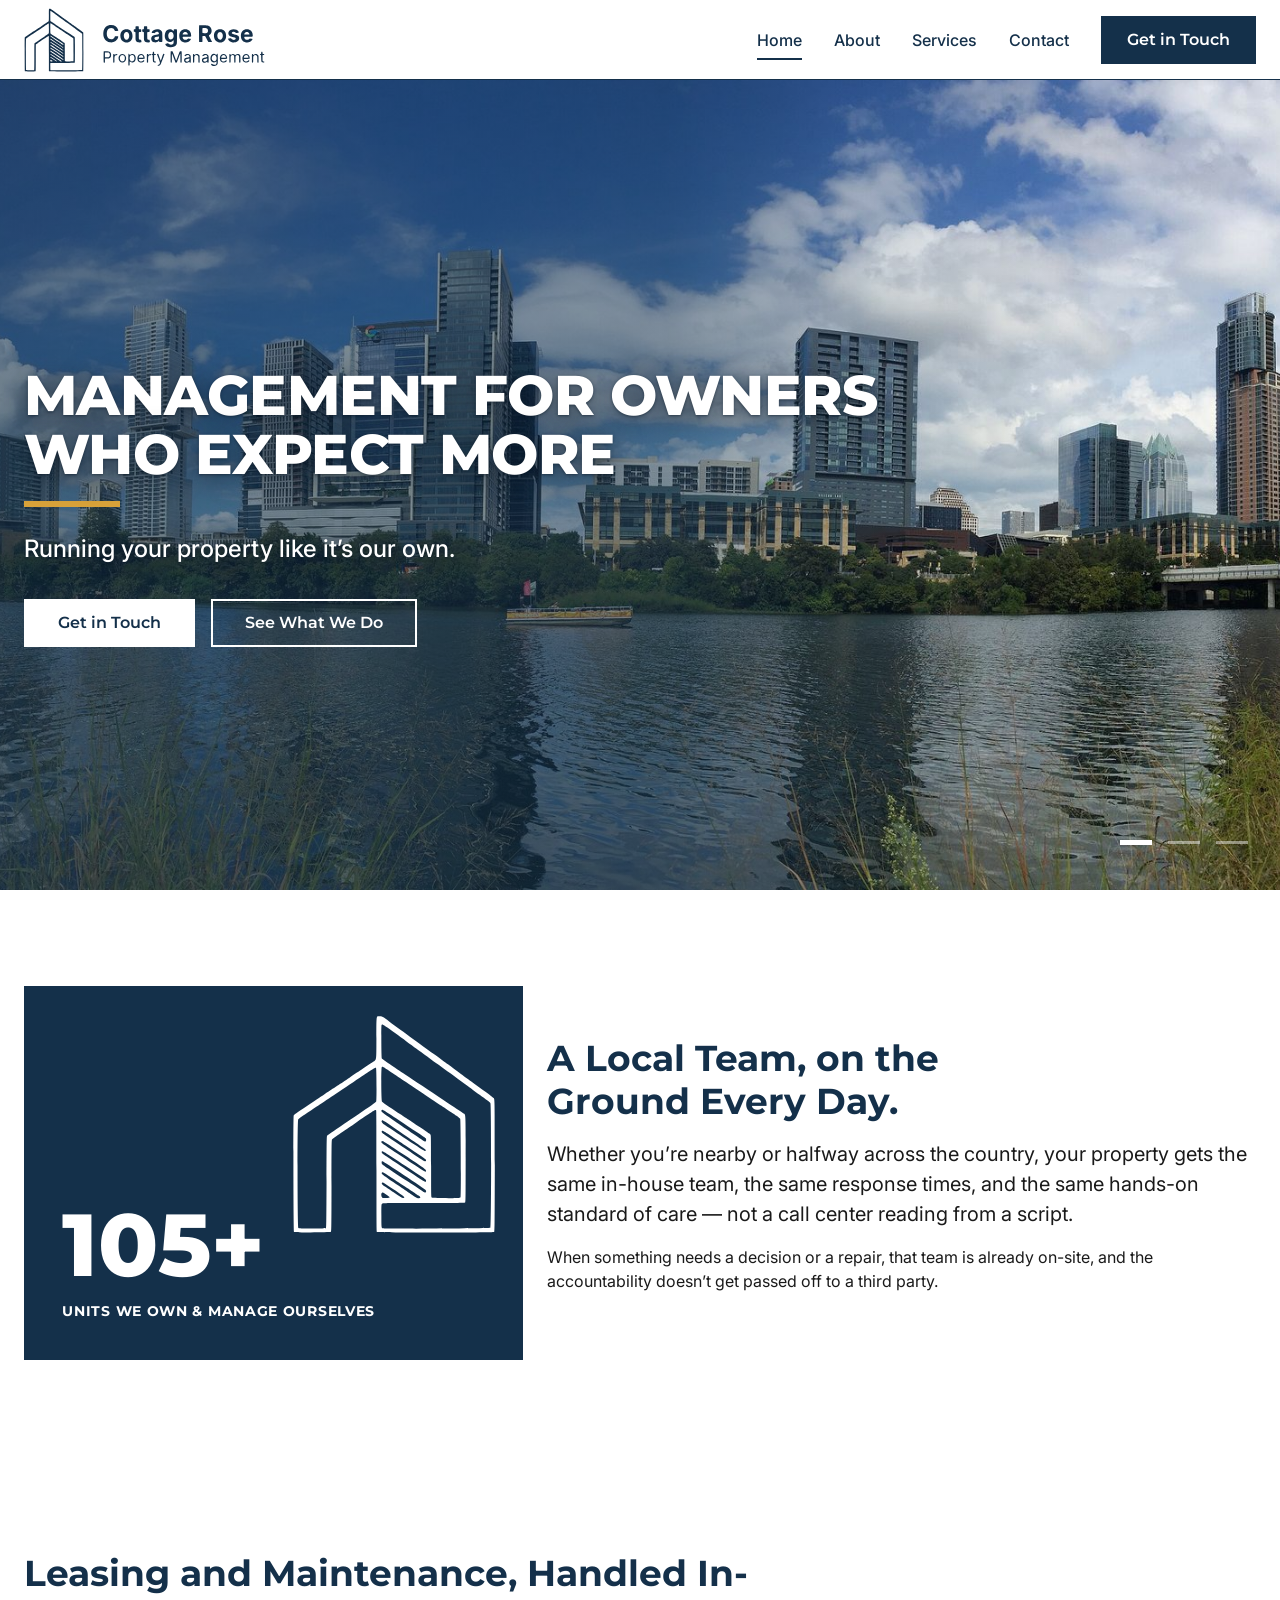
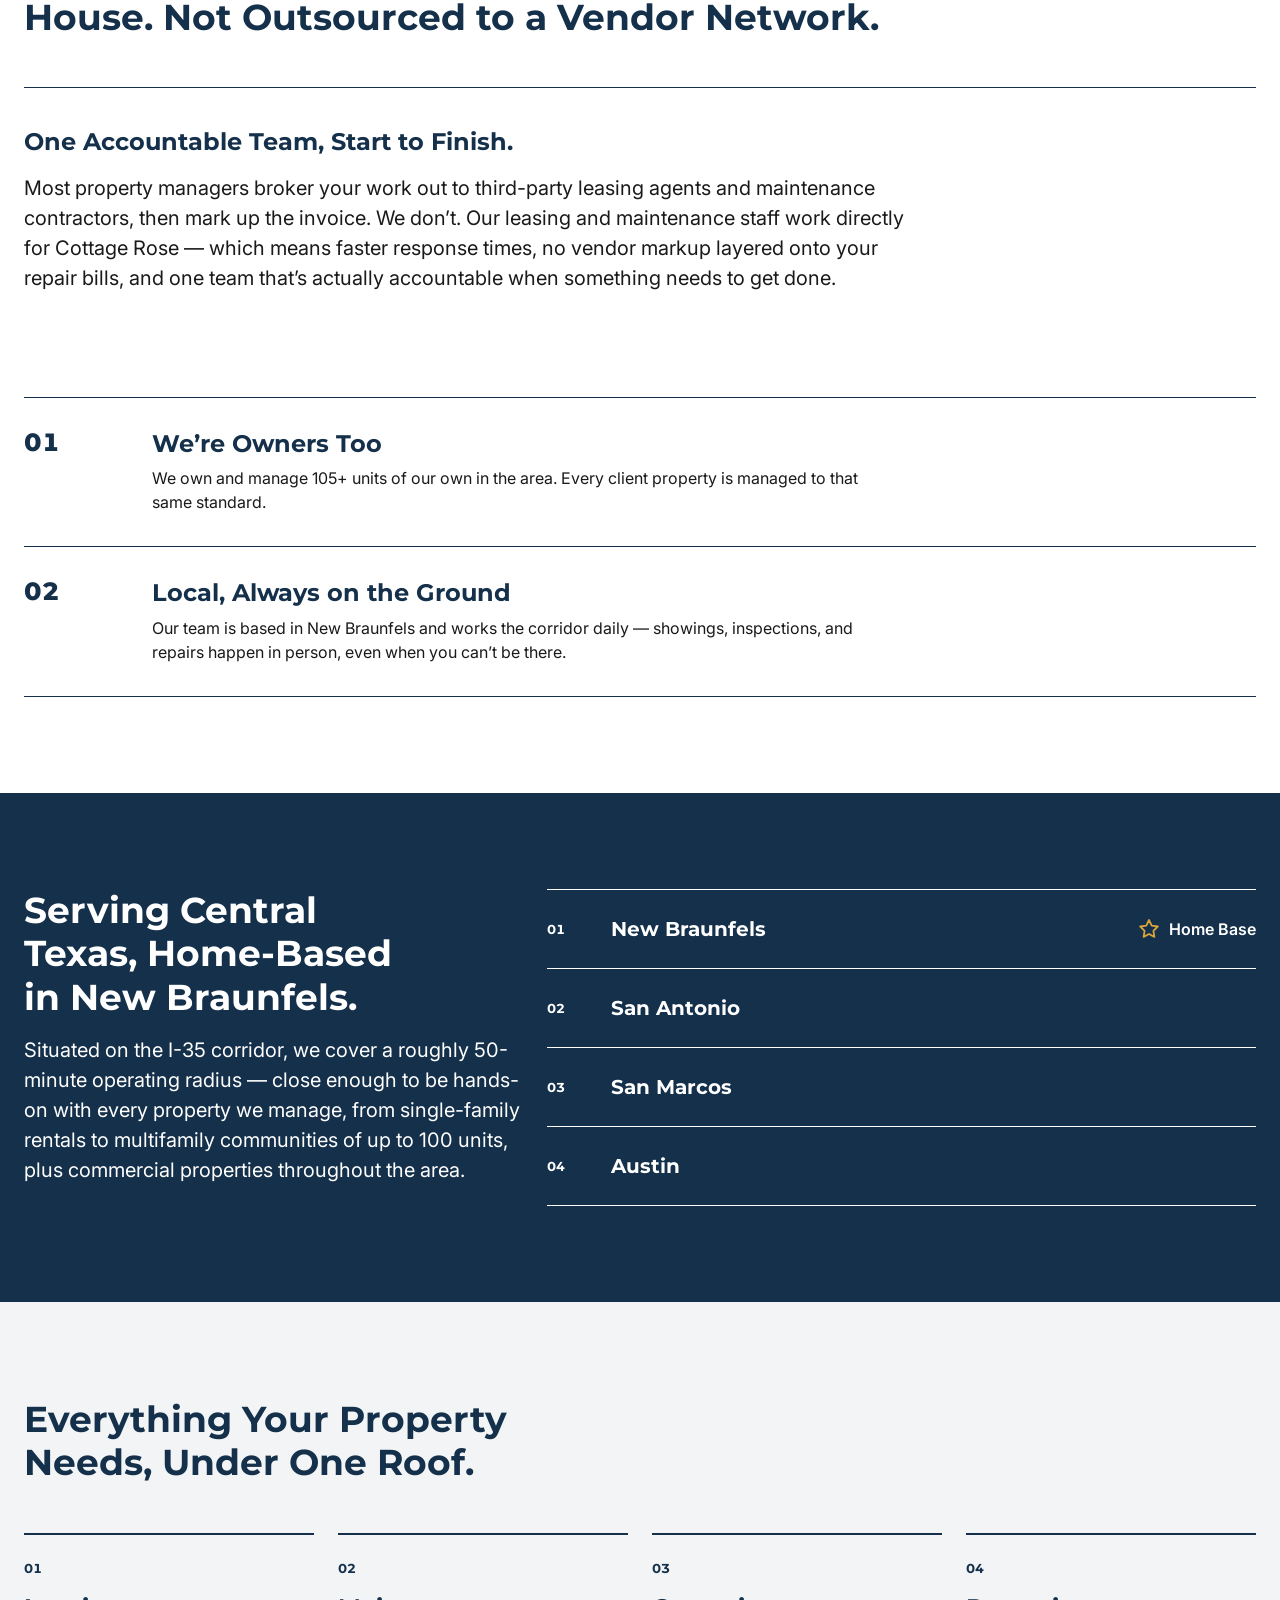
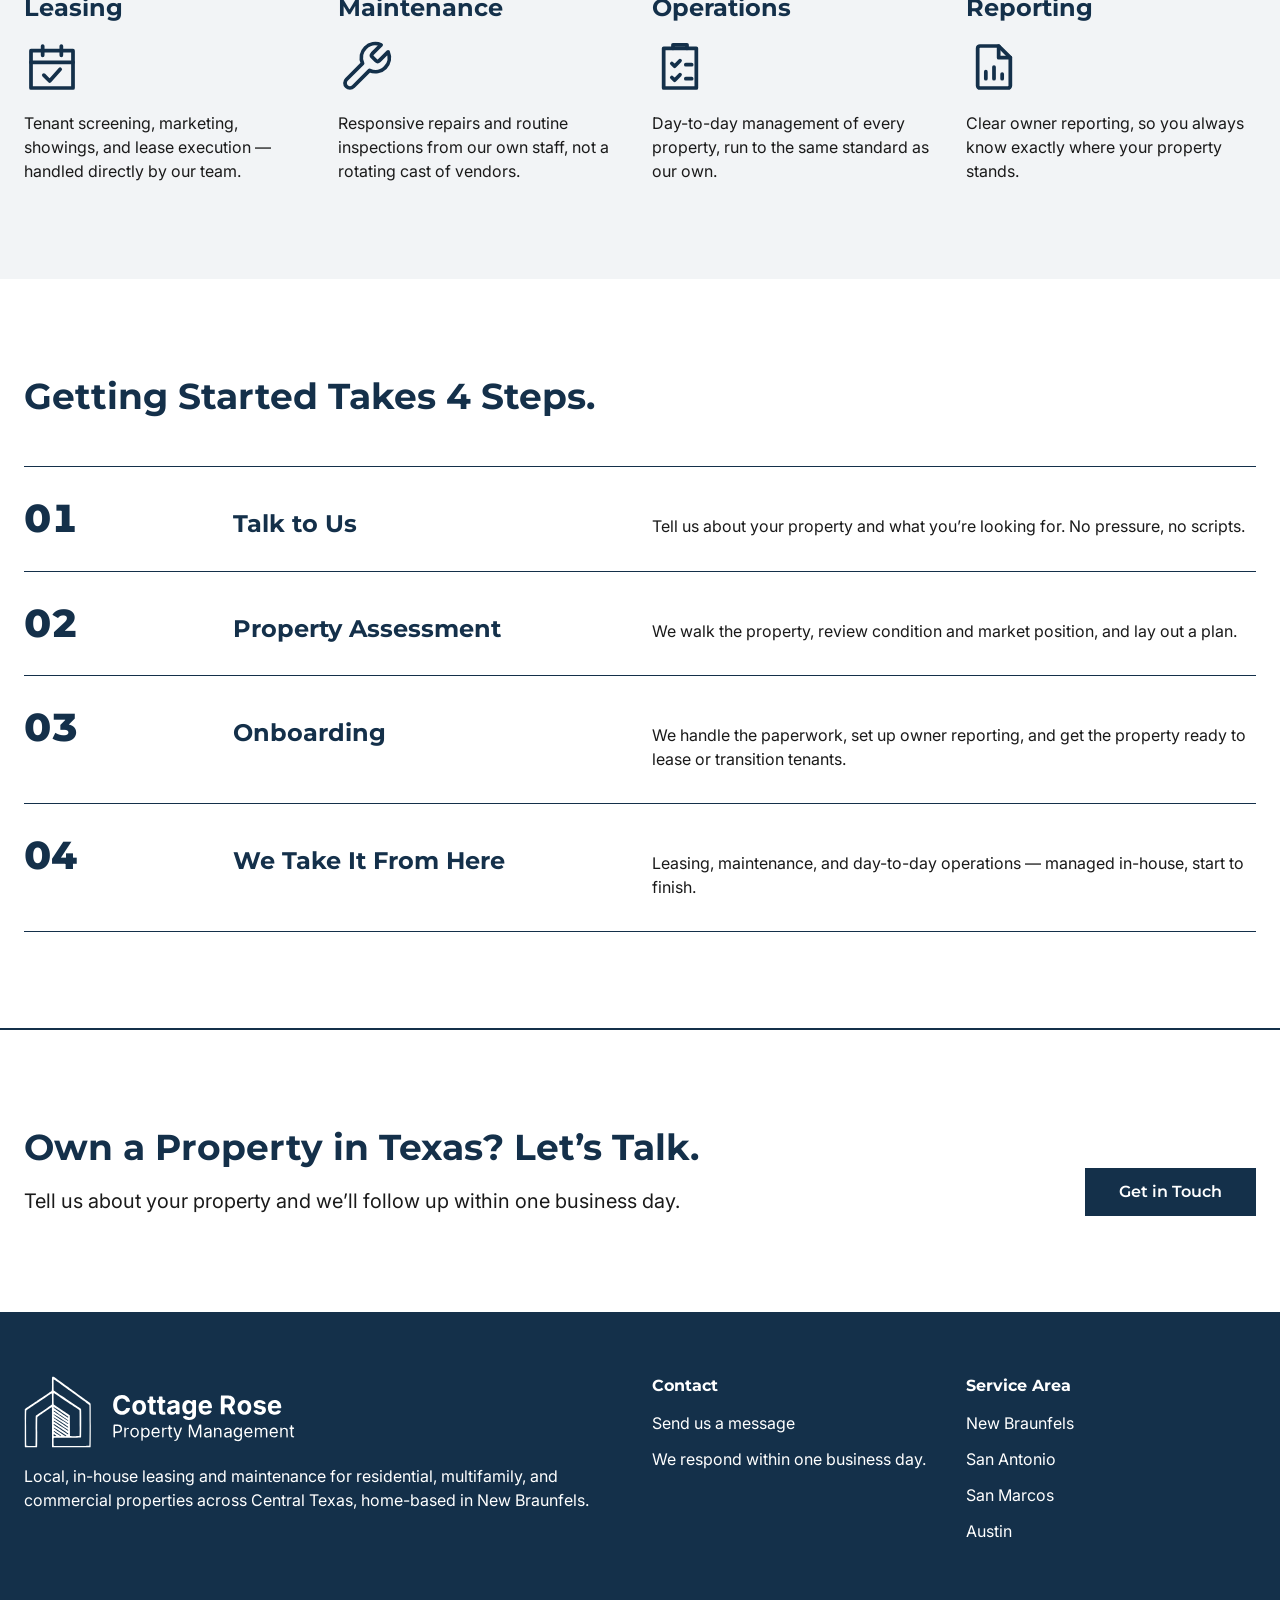
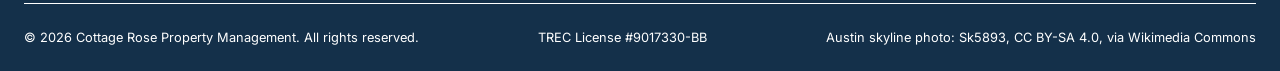
==== commit 9ff0698e: "Hero slides 2 and 3: supplied courthouse sunset and aerial river photos Upscaled and sharpened for b" ====
--- a/index.html
+++ b/index.html
@@ -53,8 +53,8 @@
     <section class="hero">
       <div class="hero-slides" role="group" aria-roledescription="carousel" aria-label="Photos of Central Texas">
         <img class="hero-slide is-active" src="assets/austin-skyline.jpg" width="2400" height="897" alt="" fetchpriority="high">
-        <img class="hero-slide" src="assets/hillcountry-hero.jpg" width="2400" height="1220" alt="" loading="lazy" decoding="async">
-        <img class="hero-slide" src="assets/comal-river-hero.jpg" width="1801" height="888" alt="" loading="lazy" decoding="async">
+        <img class="hero-slide" src="assets/courthouse-hero.jpg" width="2400" height="1412" alt="" decoding="async">
+        <img class="hero-slide" src="assets/river-aerial-hero.jpg" width="2400" height="1800" alt="" decoding="async">
       </div>
       <div class="container">
         <div class="hero-copy">
@@ -68,8 +68,8 @@
         <div class="hero-controls">
           <div class="hero-dots">
             <button type="button" class="hero-dot" aria-label="Show Austin skyline" aria-current="true"></button>
-            <button type="button" class="hero-dot" aria-label="Show Texas Hill Country"></button>
-            <button type="button" class="hero-dot" aria-label="Show New Braunfels river"></button>
+            <button type="button" class="hero-dot" aria-label="Show historic town square at sunset"></button>
+            <button type="button" class="hero-dot" aria-label="Show aerial view of river tubing"></button>
           </div>
         </div>
       </div>
@@ -280,7 +280,7 @@
       <div class="footer-bottom">
         <p>&copy; 2026 Cottage Rose Property Management. All rights reserved.</p>
         <p>TREC License&nbsp;#9017330-BB</p>
-        <p>Photos via Wikimedia Commons: <a href="https://commons.wikimedia.org/wiki/File:Austin,_Texas_Skyline_2018.jpg">Austin skyline</a> by Sk5893 (<a href="https://creativecommons.org/licenses/by-sa/4.0/">CC BY-SA 4.0</a>); <a href="https://commons.wikimedia.org/wiki/File:Hill_Country_near_Garner_State_Park_IMG_4288.JPG">Hill Country</a> by Billy Hathorn (<a href="https://creativecommons.org/licenses/by-sa/3.0/">CC BY-SA 3.0</a>); <a href="https://commons.wikimedia.org/wiki/File:Comal_River_in_Landa_Park.jpg">Comal River</a> by Larry D. Moore (<a href="https://creativecommons.org/licenses/by/4.0/">CC BY 4.0</a>)</p>
+        <p>Austin skyline photo: <a href="https://commons.wikimedia.org/wiki/File:Austin,_Texas_Skyline_2018.jpg">Sk5893</a>, <a href="https://creativecommons.org/licenses/by-sa/4.0/">CC BY-SA 4.0</a>, via Wikimedia Commons</p>
       </div>
     </div>
   </footer>
--- a/styles.css
+++ b/styles.css
@@ -235,8 +235,8 @@
   transition: opacity 1.2s ease;
 }
 .hero-slide.is-active { opacity: 1; }
-.hero-slide:nth-child(2) { object-position: center 40%; }
-.hero-slide:nth-child(3) { object-position: center 55%; }
+.hero-slide:nth-child(2) { object-position: center 66%; }
+.hero-slide:nth-child(3) { object-position: center 50%; }
 @media (prefers-reduced-motion: reduce) { .hero-slide { transition: none; } }
 
 /* soft navy tint, strongest behind the text and fading out across the skyline */
@@ -262,8 +262,8 @@
 .hero-actions { display: flex; flex-wrap: wrap; gap: 1rem; margin-top: 2rem; }
 @media (max-width: 699px) {
   .hero-slide { object-position: 56% 30%; }
-  .hero-slide:nth-child(2) { object-position: 62% 40%; }
-  .hero-slide:nth-child(3) { object-position: 52% 55%; }
+  .hero-slide:nth-child(2) { object-position: 78% 66%; }
+  .hero-slide:nth-child(3) { object-position: 50% 50%; }
   .hero-copy .lede { font-size: 1.25rem; }
 }
 @media (min-width: 900px) {
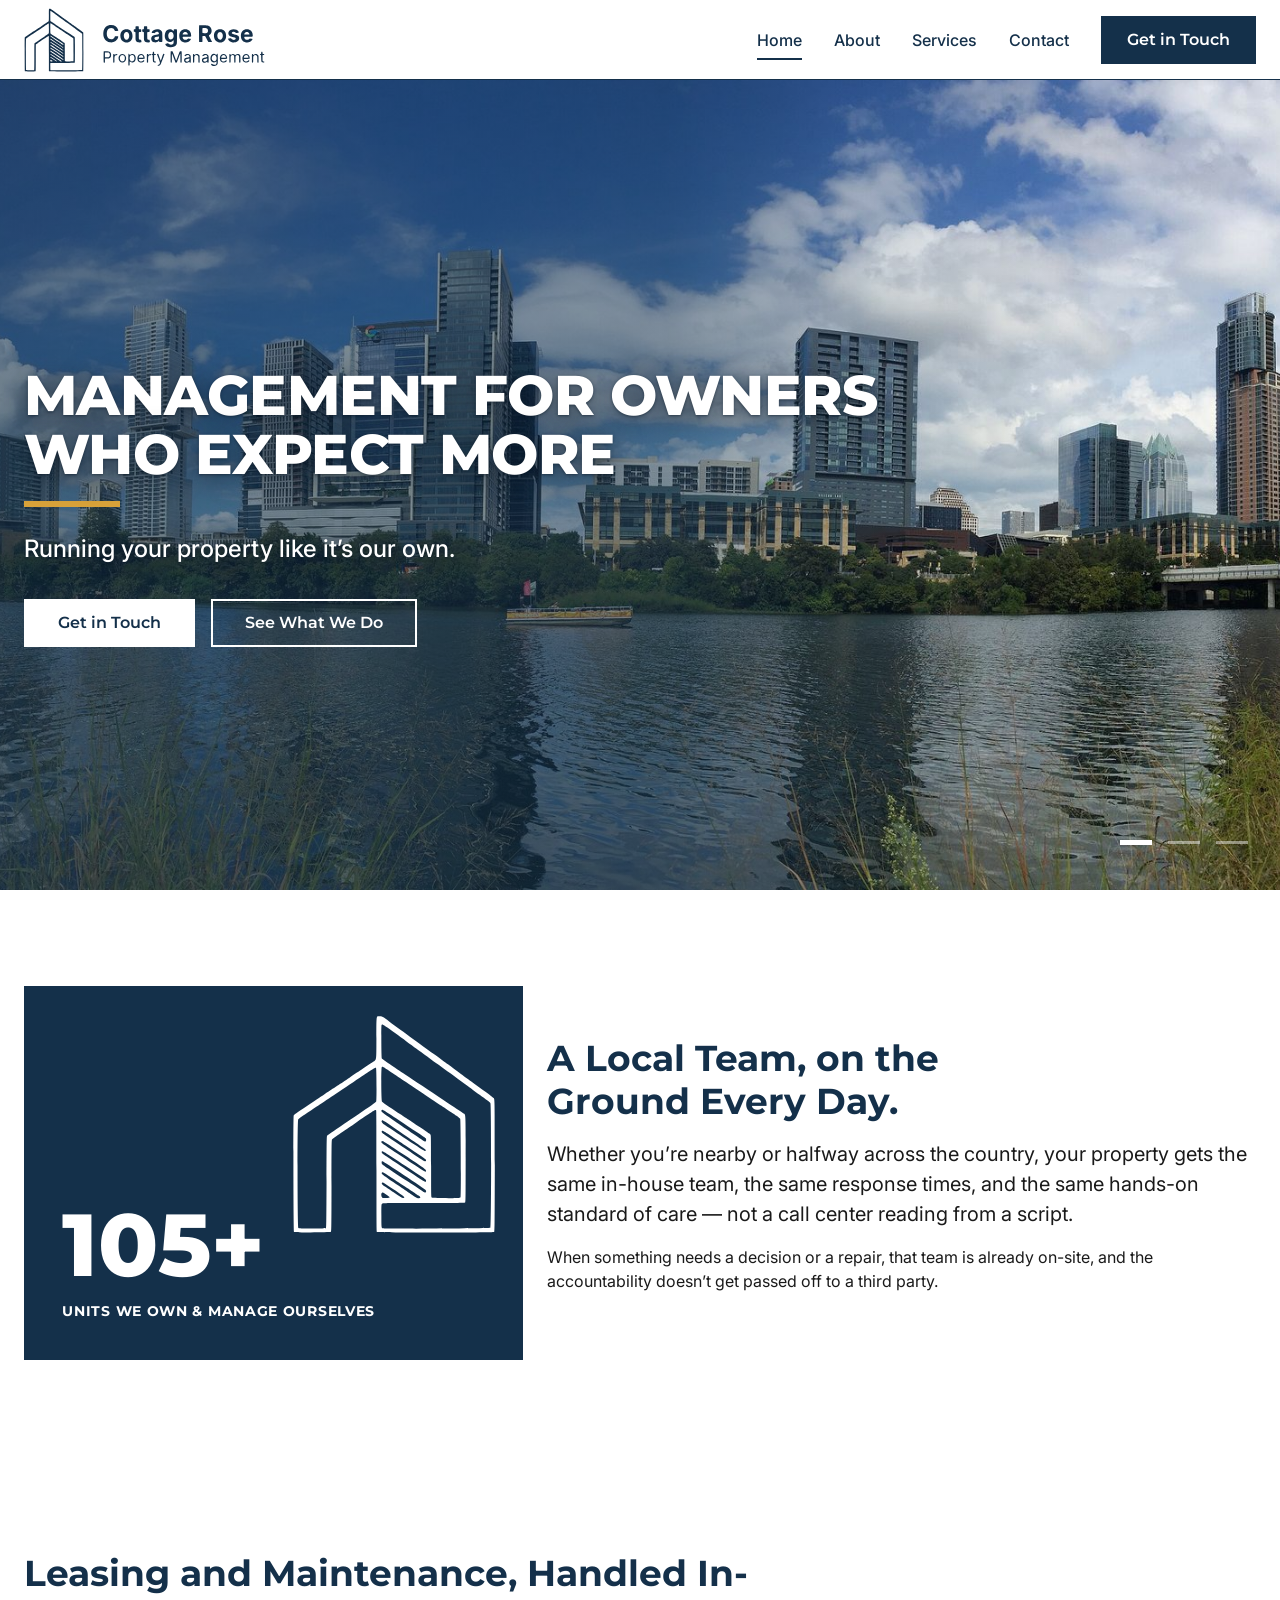
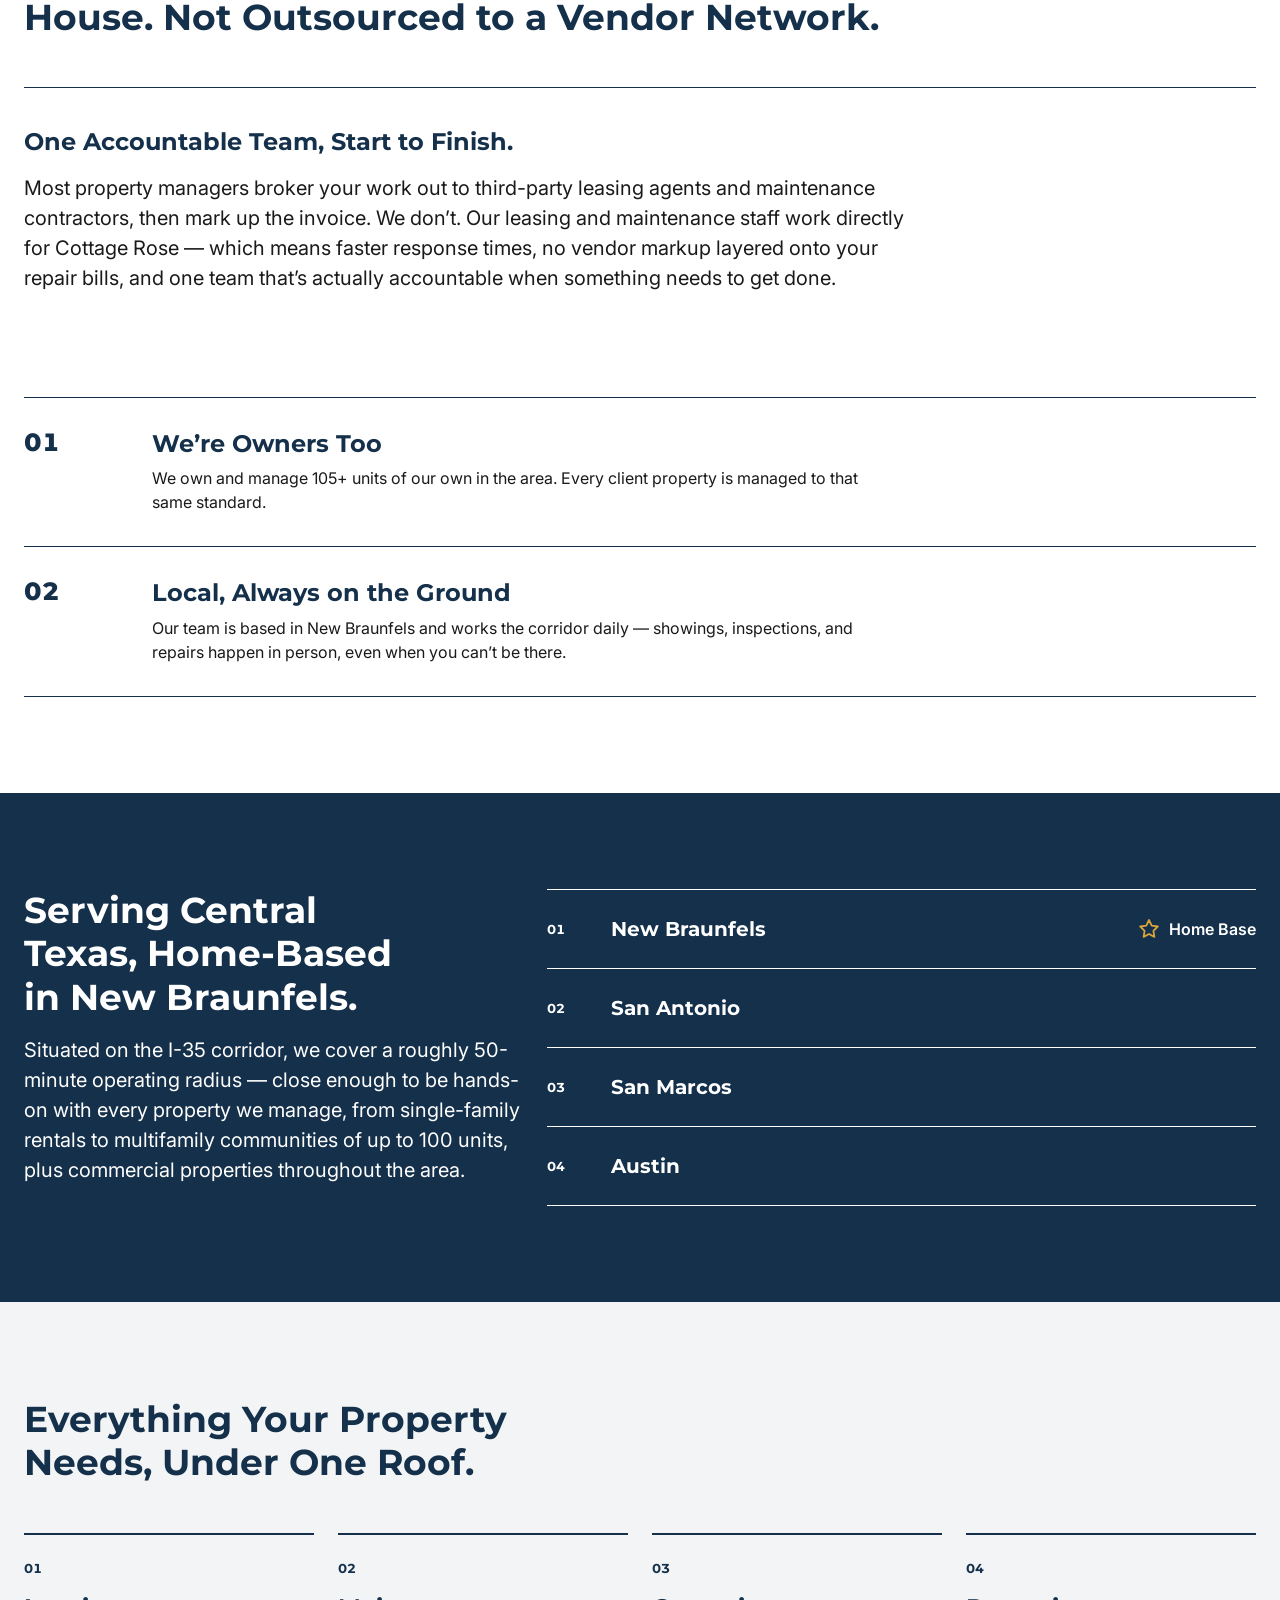
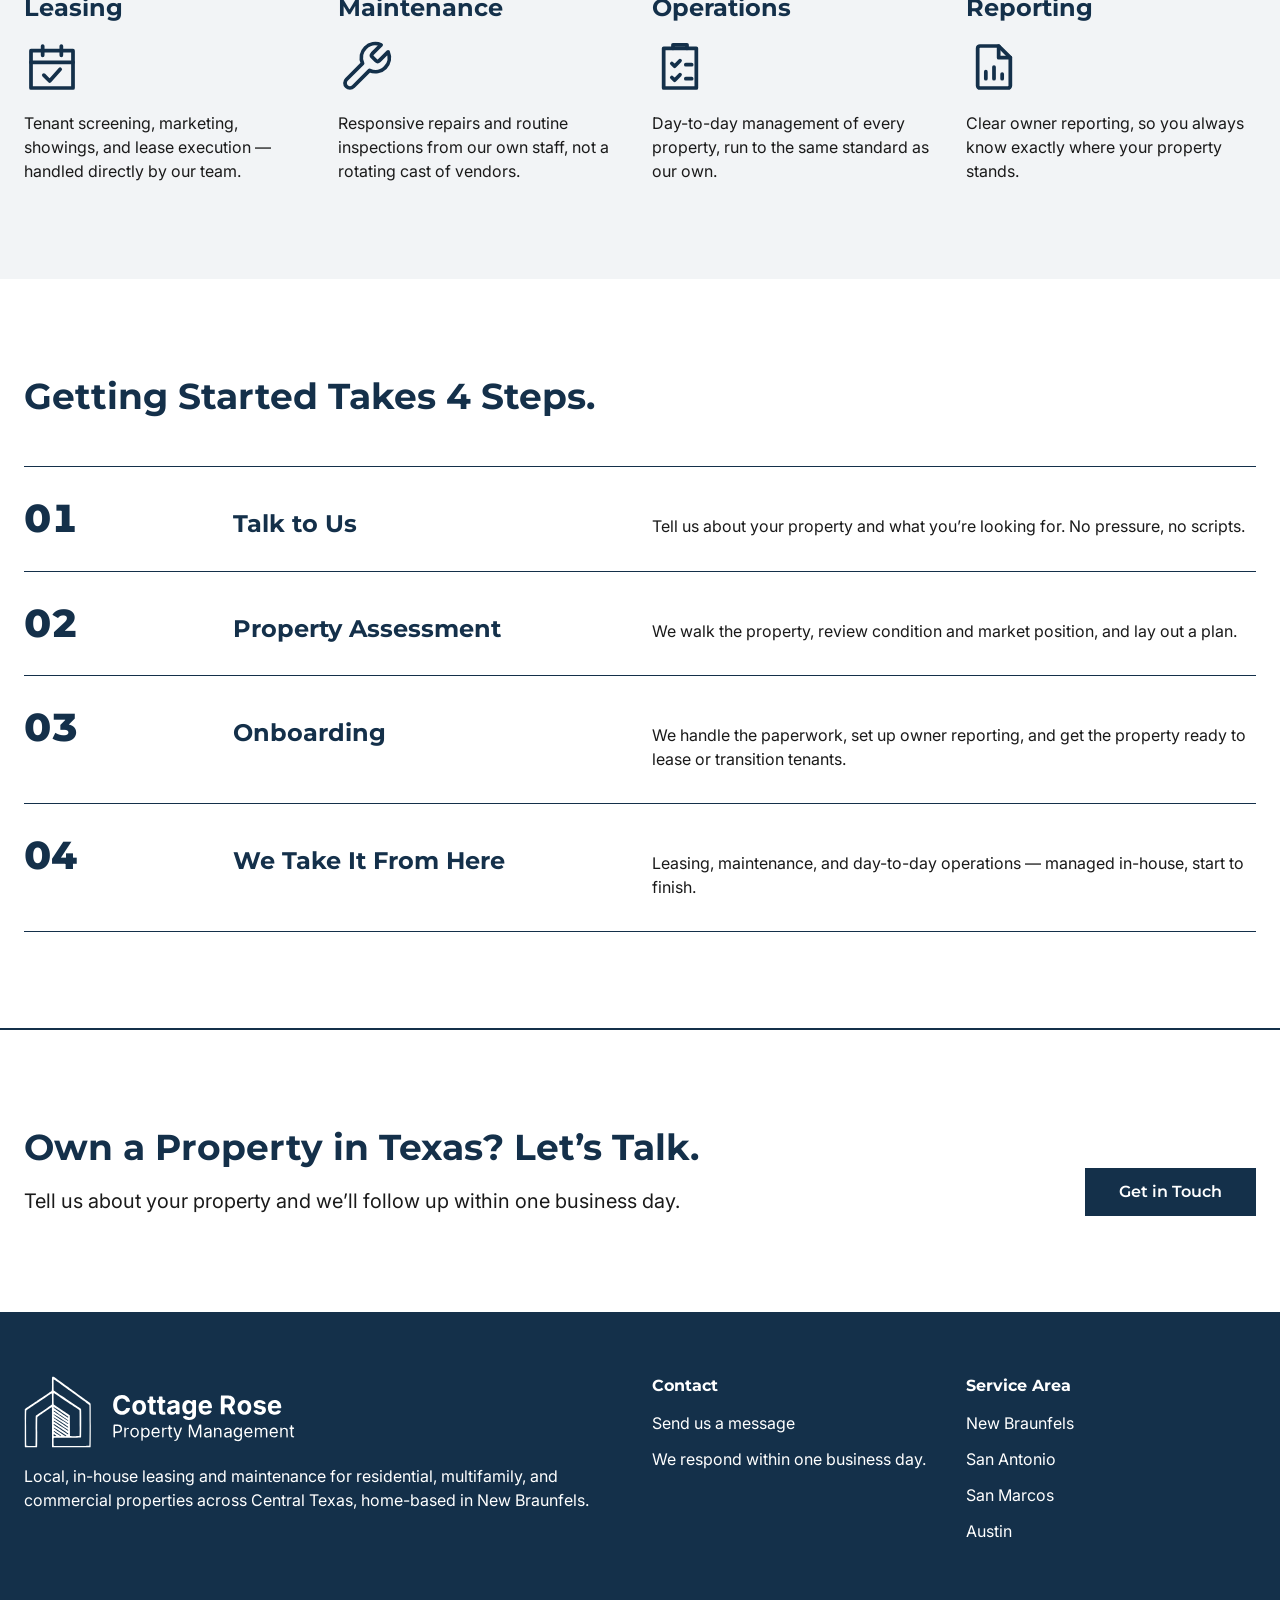
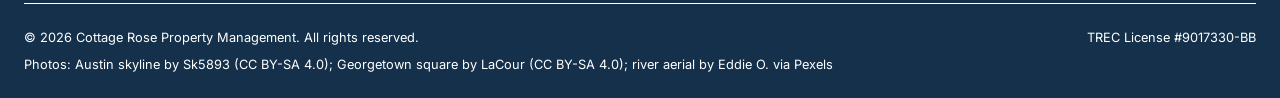
==== commit 08953f86: "Hero slides 2 and 3: sharper Georgetown square and Texas river aerial Georgetown on the Square (LaCo" ====
--- a/index.html
+++ b/index.html
@@ -53,8 +53,8 @@
     <section class="hero">
       <div class="hero-slides" role="group" aria-roledescription="carousel" aria-label="Photos of Central Texas">
         <img class="hero-slide is-active" src="assets/austin-skyline.jpg" width="2400" height="897" alt="" fetchpriority="high">
-        <img class="hero-slide" src="assets/courthouse-hero.jpg" width="2400" height="1412" alt="" decoding="async">
-        <img class="hero-slide" src="assets/river-aerial-hero.jpg" width="2400" height="1800" alt="" decoding="async">
+        <img class="hero-slide" src="assets/georgetown-square-hero.jpg" width="2880" height="1920" alt="" decoding="async">
+        <img class="hero-slide" src="assets/river-aerial-hero.jpg" width="2560" height="1706" alt="" decoding="async">
       </div>
       <div class="container">
         <div class="hero-copy">
@@ -68,8 +68,8 @@
         <div class="hero-controls">
           <div class="hero-dots">
             <button type="button" class="hero-dot" aria-label="Show Austin skyline" aria-current="true"></button>
-            <button type="button" class="hero-dot" aria-label="Show historic town square at sunset"></button>
-            <button type="button" class="hero-dot" aria-label="Show aerial view of river tubing"></button>
+            <button type="button" class="hero-dot" aria-label="Show historic Georgetown square"></button>
+            <button type="button" class="hero-dot" aria-label="Show aerial view of a Texas river"></button>
           </div>
         </div>
       </div>
@@ -280,7 +280,7 @@
       <div class="footer-bottom">
         <p>&copy; 2026 Cottage Rose Property Management. All rights reserved.</p>
         <p>TREC License&nbsp;#9017330-BB</p>
-        <p>Austin skyline photo: <a href="https://commons.wikimedia.org/wiki/File:Austin,_Texas_Skyline_2018.jpg">Sk5893</a>, <a href="https://creativecommons.org/licenses/by-sa/4.0/">CC BY-SA 4.0</a>, via Wikimedia Commons</p>
+        <p>Photos: <a href="https://commons.wikimedia.org/wiki/File:Austin,_Texas_Skyline_2018.jpg">Austin skyline</a> by Sk5893 (<a href="https://creativecommons.org/licenses/by-sa/4.0/">CC BY-SA 4.0</a>); <a href="https://commons.wikimedia.org/wiki/File:Georgetown_Texas,_on_the_Square.jpg">Georgetown square</a> by LaCour (<a href="https://creativecommons.org/licenses/by-sa/4.0/">CC BY-SA 4.0</a>); river aerial by Eddie O. via <a href="https://www.pexels.com/photo/garner-state-park-27017039/">Pexels</a></p>
       </div>
     </div>
   </footer>
--- a/styles.css
+++ b/styles.css
@@ -235,8 +235,8 @@
   transition: opacity 1.2s ease;
 }
 .hero-slide.is-active { opacity: 1; }
-.hero-slide:nth-child(2) { object-position: center 66%; }
-.hero-slide:nth-child(3) { object-position: center 50%; }
+.hero-slide:nth-child(2) { object-position: center 72%; }
+.hero-slide:nth-child(3) { object-position: center 42%; }
 @media (prefers-reduced-motion: reduce) { .hero-slide { transition: none; } }
 
 /* soft navy tint, strongest behind the text and fading out across the skyline */
@@ -262,8 +262,8 @@
 .hero-actions { display: flex; flex-wrap: wrap; gap: 1rem; margin-top: 2rem; }
 @media (max-width: 699px) {
   .hero-slide { object-position: 56% 30%; }
-  .hero-slide:nth-child(2) { object-position: 78% 66%; }
-  .hero-slide:nth-child(3) { object-position: 50% 50%; }
+  .hero-slide:nth-child(2) { object-position: 30% 72%; }
+  .hero-slide:nth-child(3) { object-position: 60% 42%; }
   .hero-copy .lede { font-size: 1.25rem; }
 }
 @media (min-width: 900px) {
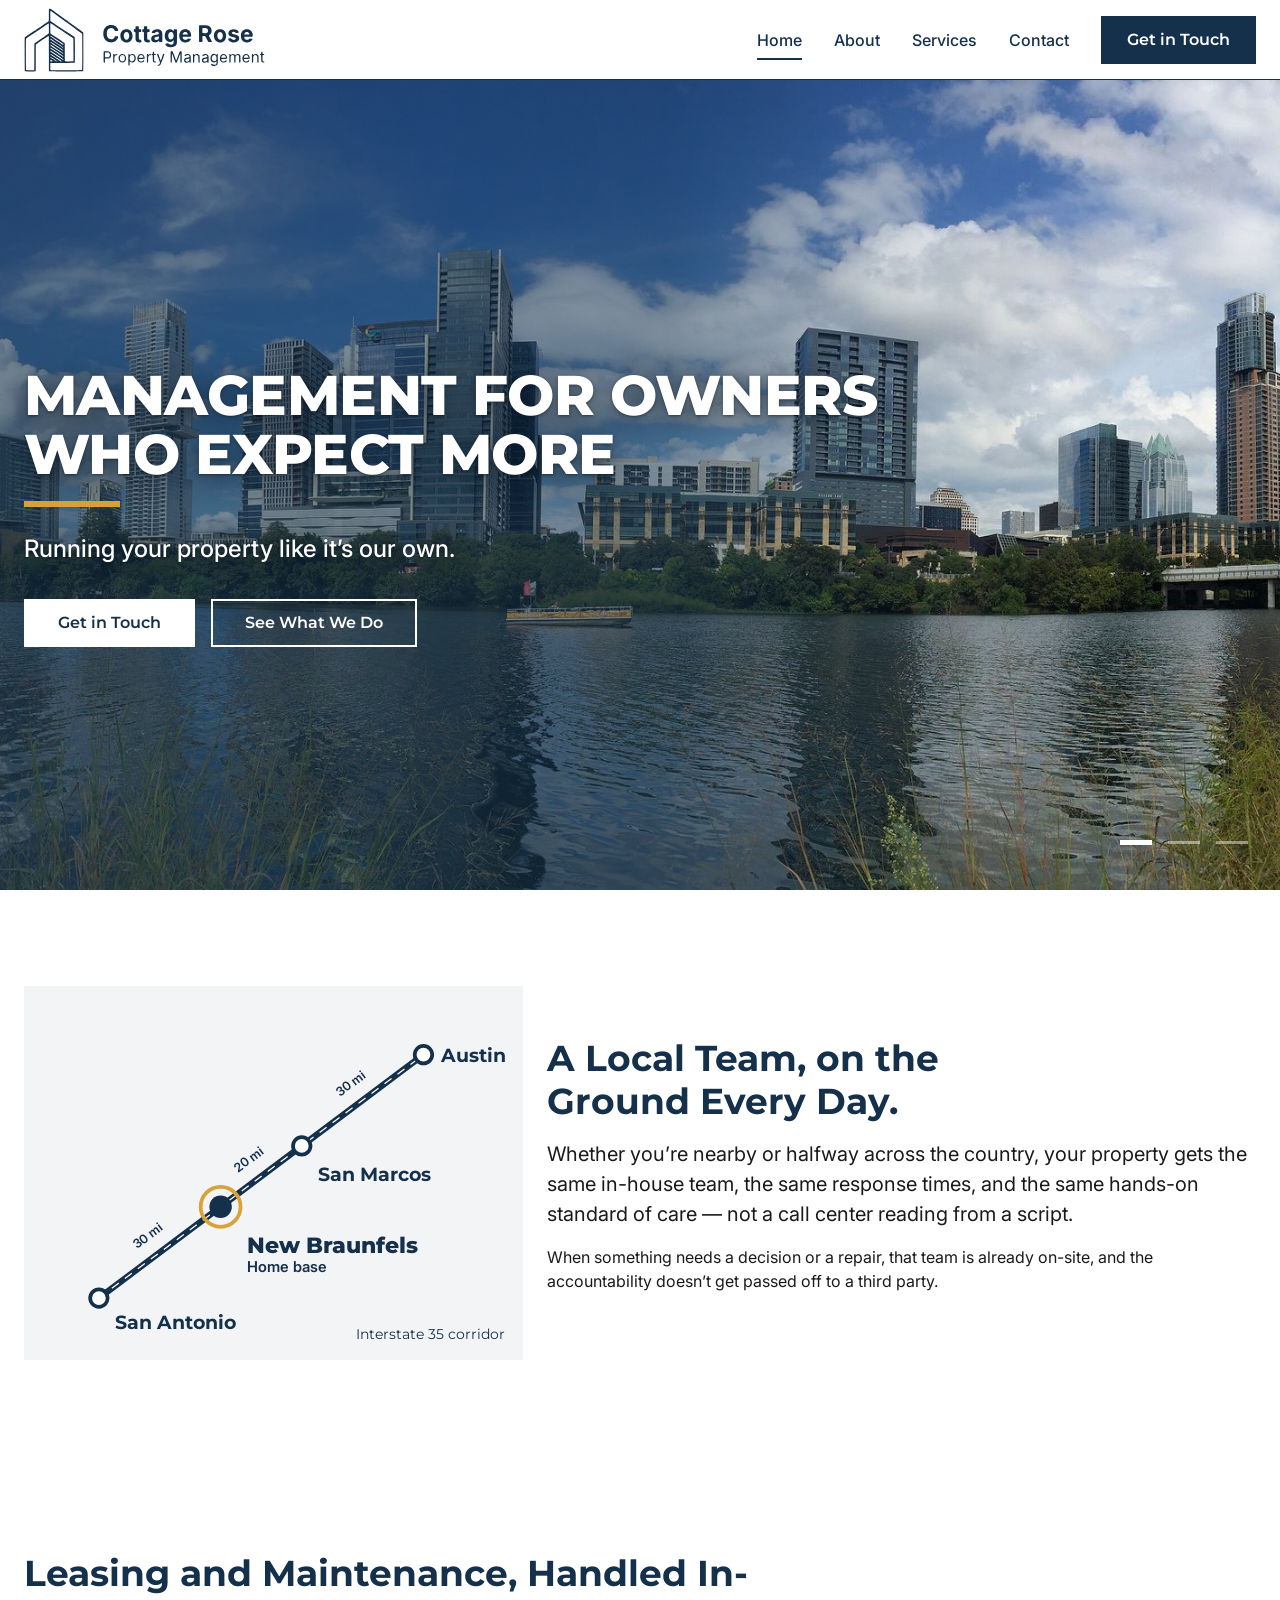
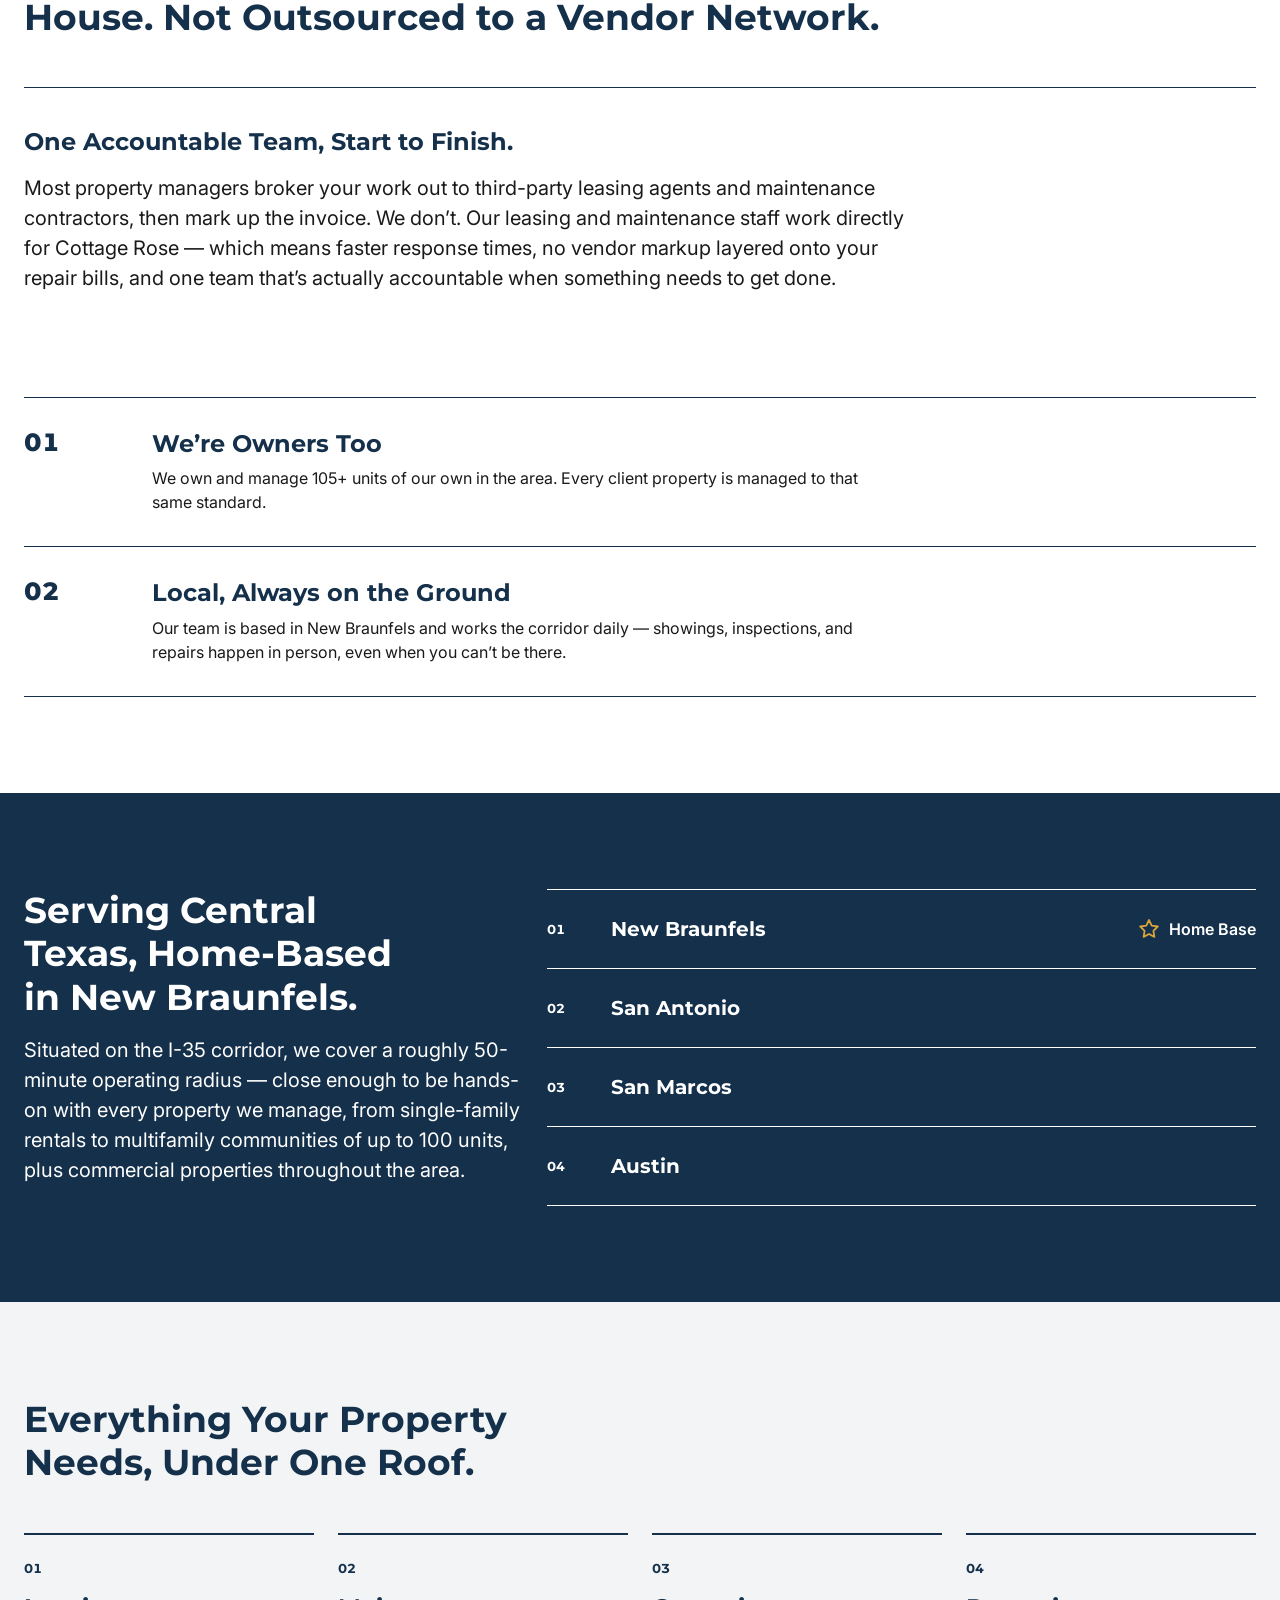
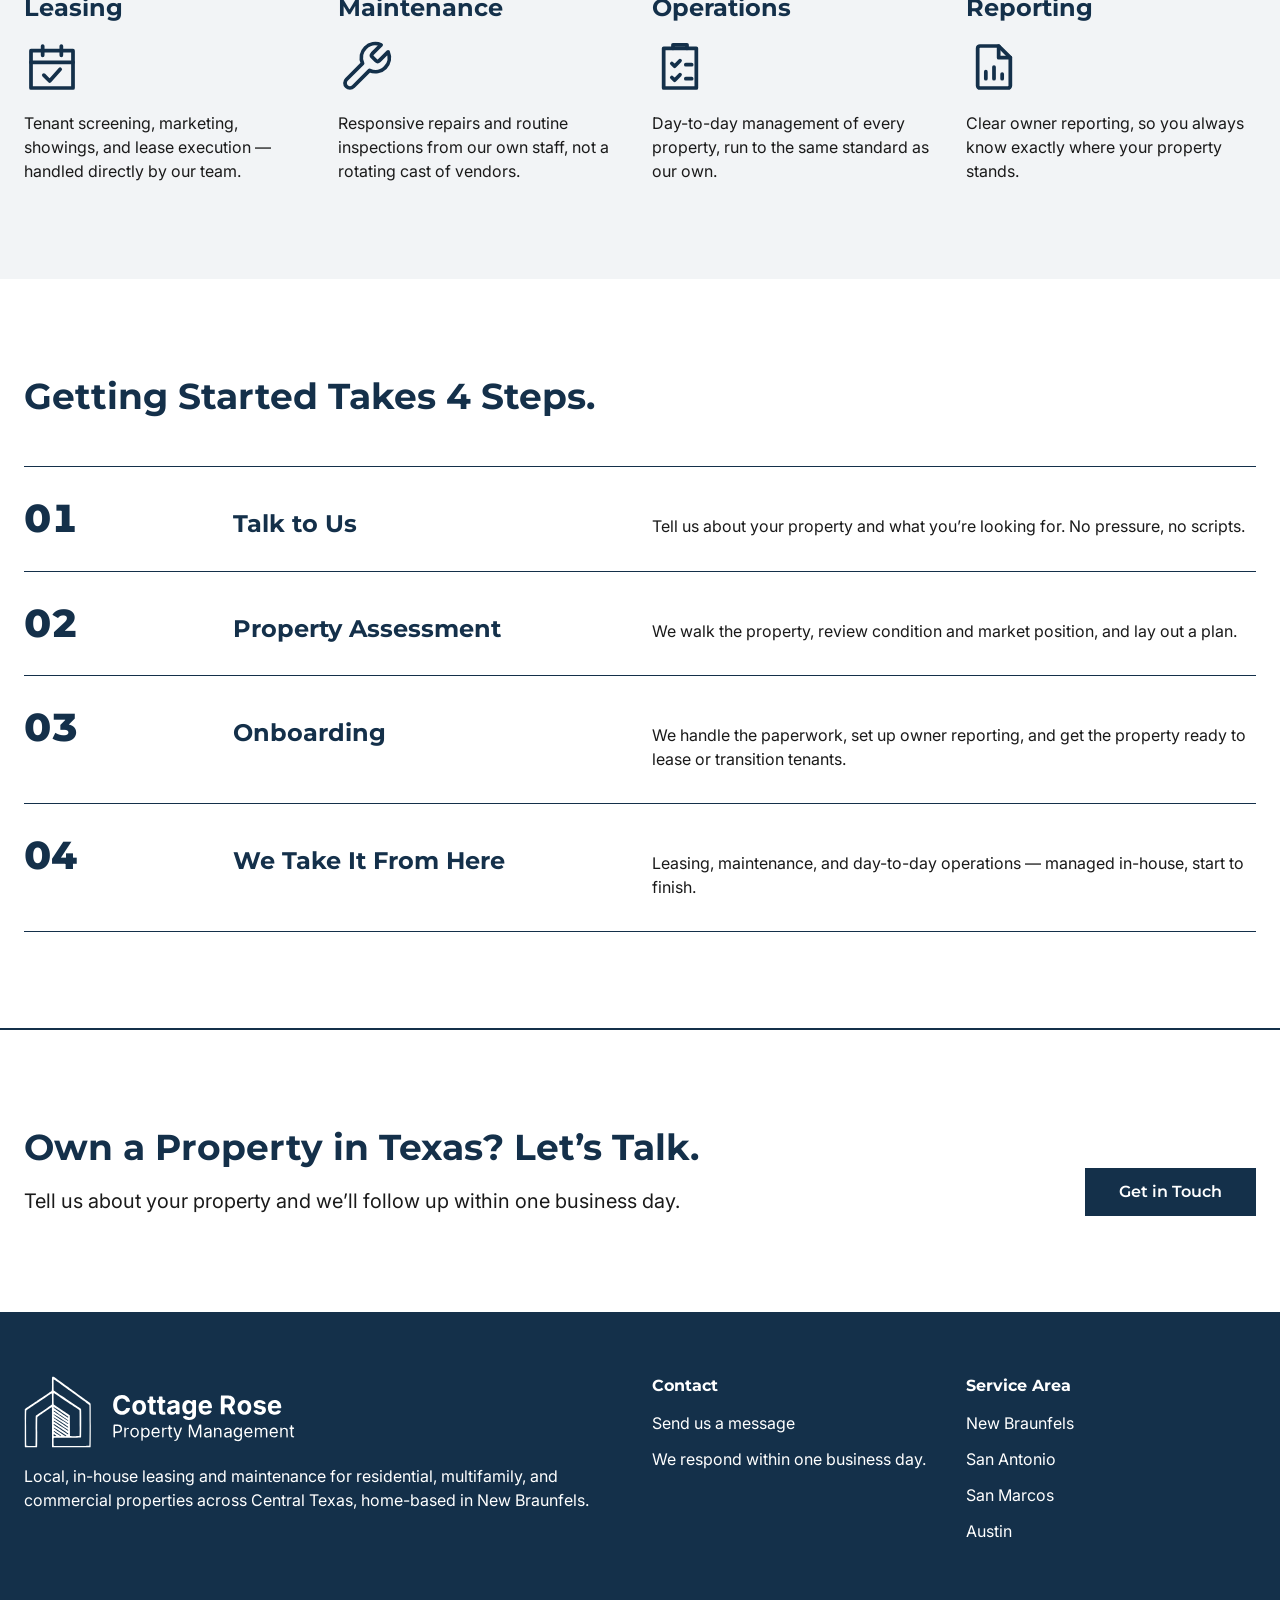
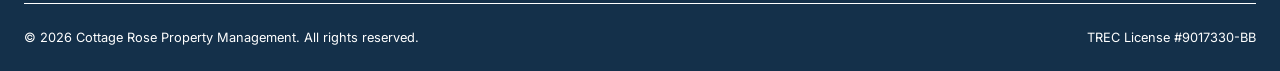
==== commit fb9eab69: "Home: replace owner-stat block with I-35 corridor route graphic; remove photo credit line Co-Authore" ====
--- a/index.html
+++ b/index.html
@@ -78,10 +78,33 @@
     <!-- ================= LOCAL, HANDS-ON MANAGEMENT ================= -->
     <section class="audience-section section-white">
       <div class="container">
-        <div class="audience-visual owner-card reveal">
-          <img class="owner-mark" src="assets/mark-white.svg" width="181" height="194" alt="" loading="lazy">
-          <p class="owner-stat"><span class="num">105+</span><span class="label">Units we own &amp; manage ourselves</span></p>
-        </div>
+        <figure class="audience-visual corridor-map reveal">
+          <svg viewBox="0 0 800 600" role="img" aria-labelledby="corridor-title corridor-desc" focusable="false">
+            <title id="corridor-title">I-35 service corridor</title>
+            <desc id="corridor-desc">Route map from San Antonio through New Braunfels and San Marcos to Austin, with New Braunfels marked as home base.</desc>
+            <rect width="800" height="600" fill="#F2F4F6"/>
+            <path d="M120 500 L640 110" stroke="#14304A" stroke-width="10" stroke-linecap="square"/>
+            <path d="M120 500 L640 110" stroke="#FFFFFF" stroke-width="2" stroke-dasharray="14 12"/>
+            <g class="cm-leg">
+              <text transform="translate(202 406) rotate(-36.87)">30 mi</text>
+              <text transform="translate(364 284) rotate(-36.87)">20 mi</text>
+              <text transform="translate(527 162) rotate(-36.87)">30 mi</text>
+            </g>
+            <circle cx="120" cy="500" r="14" fill="#FFFFFF" stroke="#14304A" stroke-width="6"/>
+            <circle cx="445" cy="256.25" r="14" fill="#FFFFFF" stroke="#14304A" stroke-width="6"/>
+            <circle cx="640" cy="110" r="14" fill="#FFFFFF" stroke="#14304A" stroke-width="6"/>
+            <circle cx="315" cy="353.75" r="32" fill="none" stroke="#D9A33A" stroke-width="6"/>
+            <circle cx="315" cy="353.75" r="18" fill="#14304A"/>
+            <g class="cm-city">
+              <text x="146" y="550">San Antonio</text>
+              <text x="357" y="428" class="cm-home">New Braunfels</text>
+              <text x="357" y="458" class="cm-sub">Home base</text>
+              <text x="471" y="312">San Marcos</text>
+              <text x="668" y="122">Austin</text>
+            </g>
+            <text class="cm-sub cm-foot" x="770" y="566" text-anchor="end">Interstate 35 corridor</text>
+          </svg>
+        </figure>
         <div class="reveal">
           <h2>A Local Team, on the Ground Every Day.</h2>
           <p class="lede">Whether you’re nearby or halfway across the country, your property gets the same in-house team, the same response times, and the same hands-on standard of care &mdash; not a call center reading from a script.</p>
@@ -280,7 +303,6 @@
       <div class="footer-bottom">
         <p>&copy; 2026 Cottage Rose Property Management. All rights reserved.</p>
         <p>TREC License&nbsp;#9017330-BB</p>
-        <p>Photos: <a href="https://commons.wikimedia.org/wiki/File:Austin,_Texas_Skyline_2018.jpg">Austin skyline</a> by Sk5893 (<a href="https://creativecommons.org/licenses/by-sa/4.0/">CC BY-SA 4.0</a>); <a href="https://commons.wikimedia.org/wiki/File:Georgetown_Texas,_on_the_Square.jpg">Georgetown square</a> by LaCour (<a href="https://creativecommons.org/licenses/by-sa/4.0/">CC BY-SA 4.0</a>); river aerial by Eddie O. via <a href="https://www.pexels.com/photo/garner-state-park-27017039/">Pexels</a></p>
       </div>
     </div>
   </footer>
--- a/styles.css
+++ b/styles.css
@@ -311,11 +311,14 @@
 
 /* ---------- audience ---------- */
 .audience-section .container { display: grid; gap: 3rem var(--gutter); align-items: center; }
-.owner-card { position: relative; overflow: hidden; display: flex; align-items: flex-end; aspect-ratio: 4 / 3; padding: clamp(1.5rem, 3vw, 2.5rem); background: var(--navy); color: var(--white); }
-.owner-mark { position: absolute; top: 7%; right: 5%; width: 42%; height: auto; }
-.owner-stat { position: relative; margin: 0; display: flex; flex-direction: column; }
-.owner-stat .num { font-family: var(--font-head); font-weight: 800; font-size: clamp(3.5rem, 7vw, 5.5rem); line-height: 1; }
-.owner-stat .label { margin-top: 0.75rem; font-family: var(--font-head); font-weight: 700; font-size: 0.875rem; text-transform: uppercase; letter-spacing: 0.05em; }
+.corridor-map { margin: 0; }
+.corridor-map svg { display: block; width: 100%; height: auto; }
+.corridor-map text { font-family: var(--font-head); fill: var(--navy); }
+.cm-city text { font-weight: 700; font-size: 30px; }
+.cm-city .cm-home { font-weight: 800; font-size: 36px; }
+.cm-city .cm-sub { font-family: var(--font-sans); font-weight: 600; font-size: 24px; }
+.cm-foot { font-size: 22px !important; }
+.cm-leg text { font-family: var(--font-sans); font-weight: 600; font-size: 20px; text-anchor: middle; }
 @media (min-width: 900px) {
   .audience-section .container { grid-template-columns: repeat(12, 1fr); }
   .audience-visual { grid-column: span 5; }
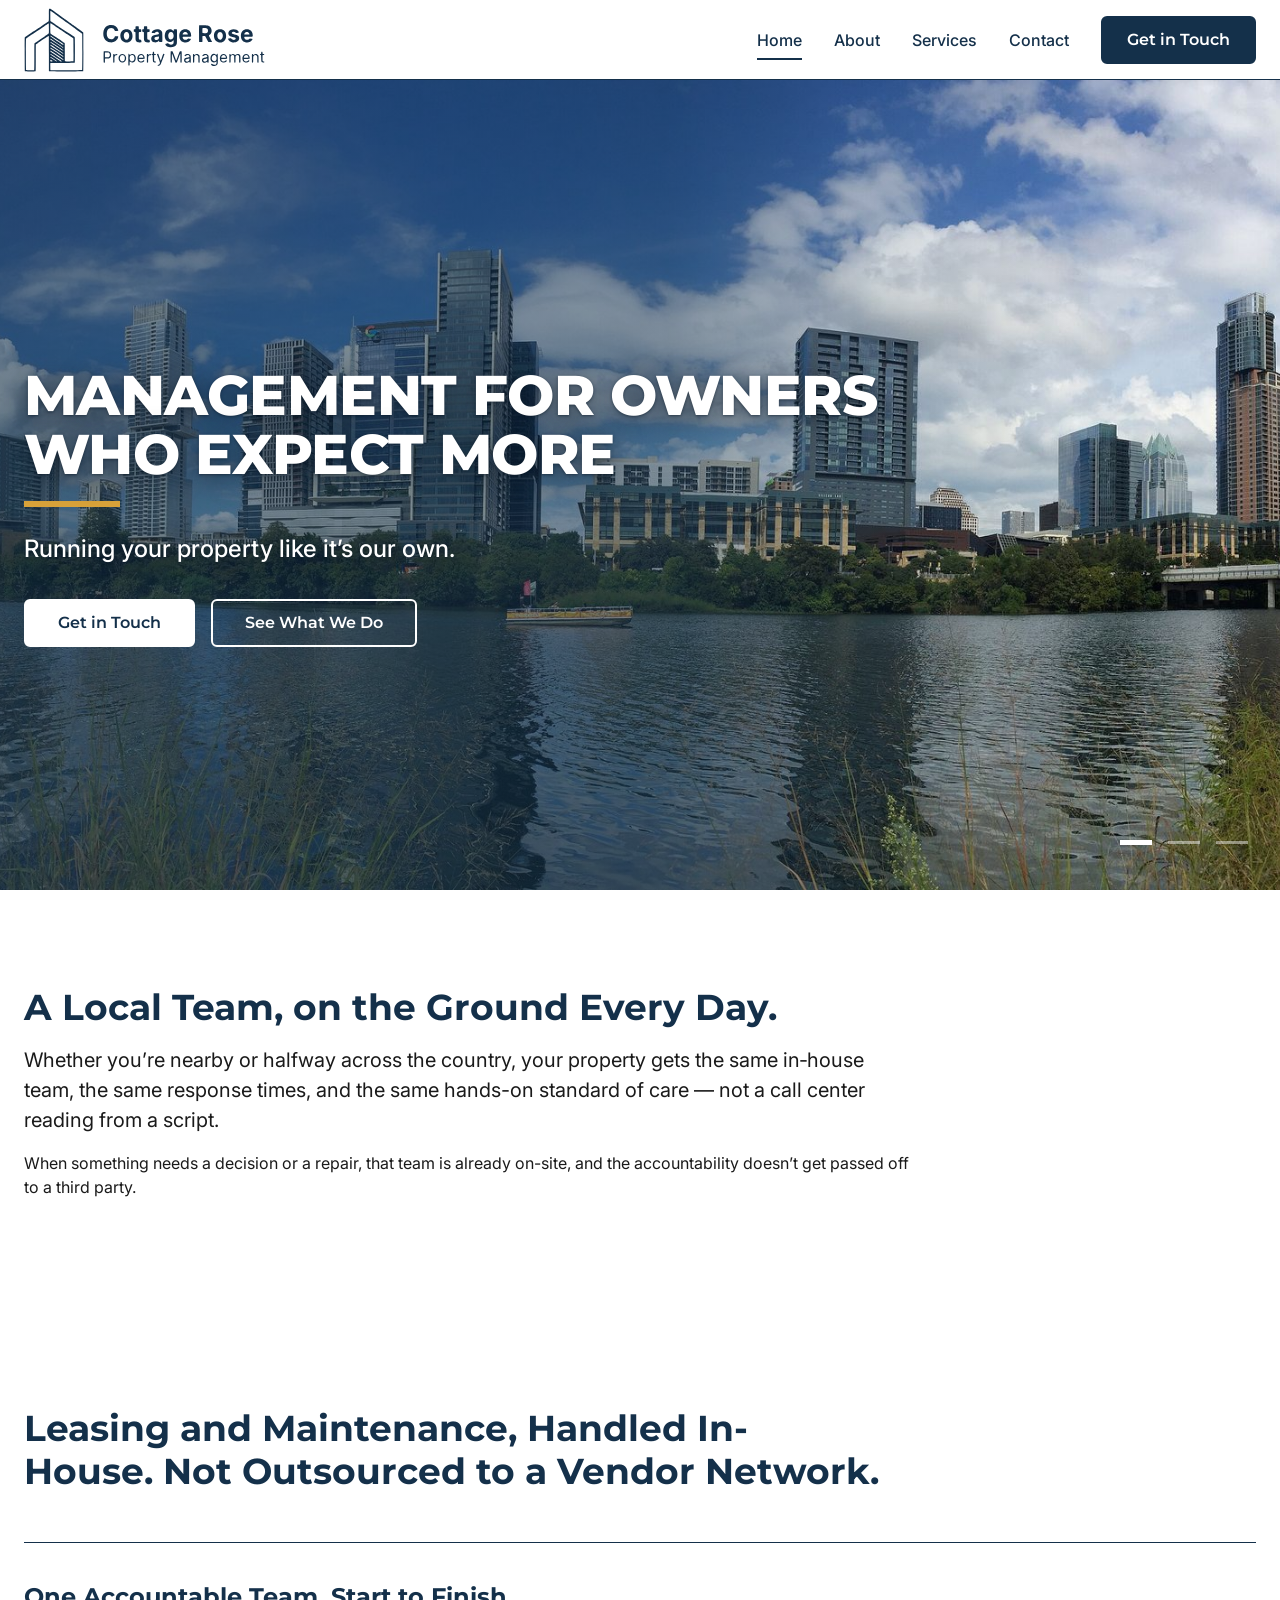
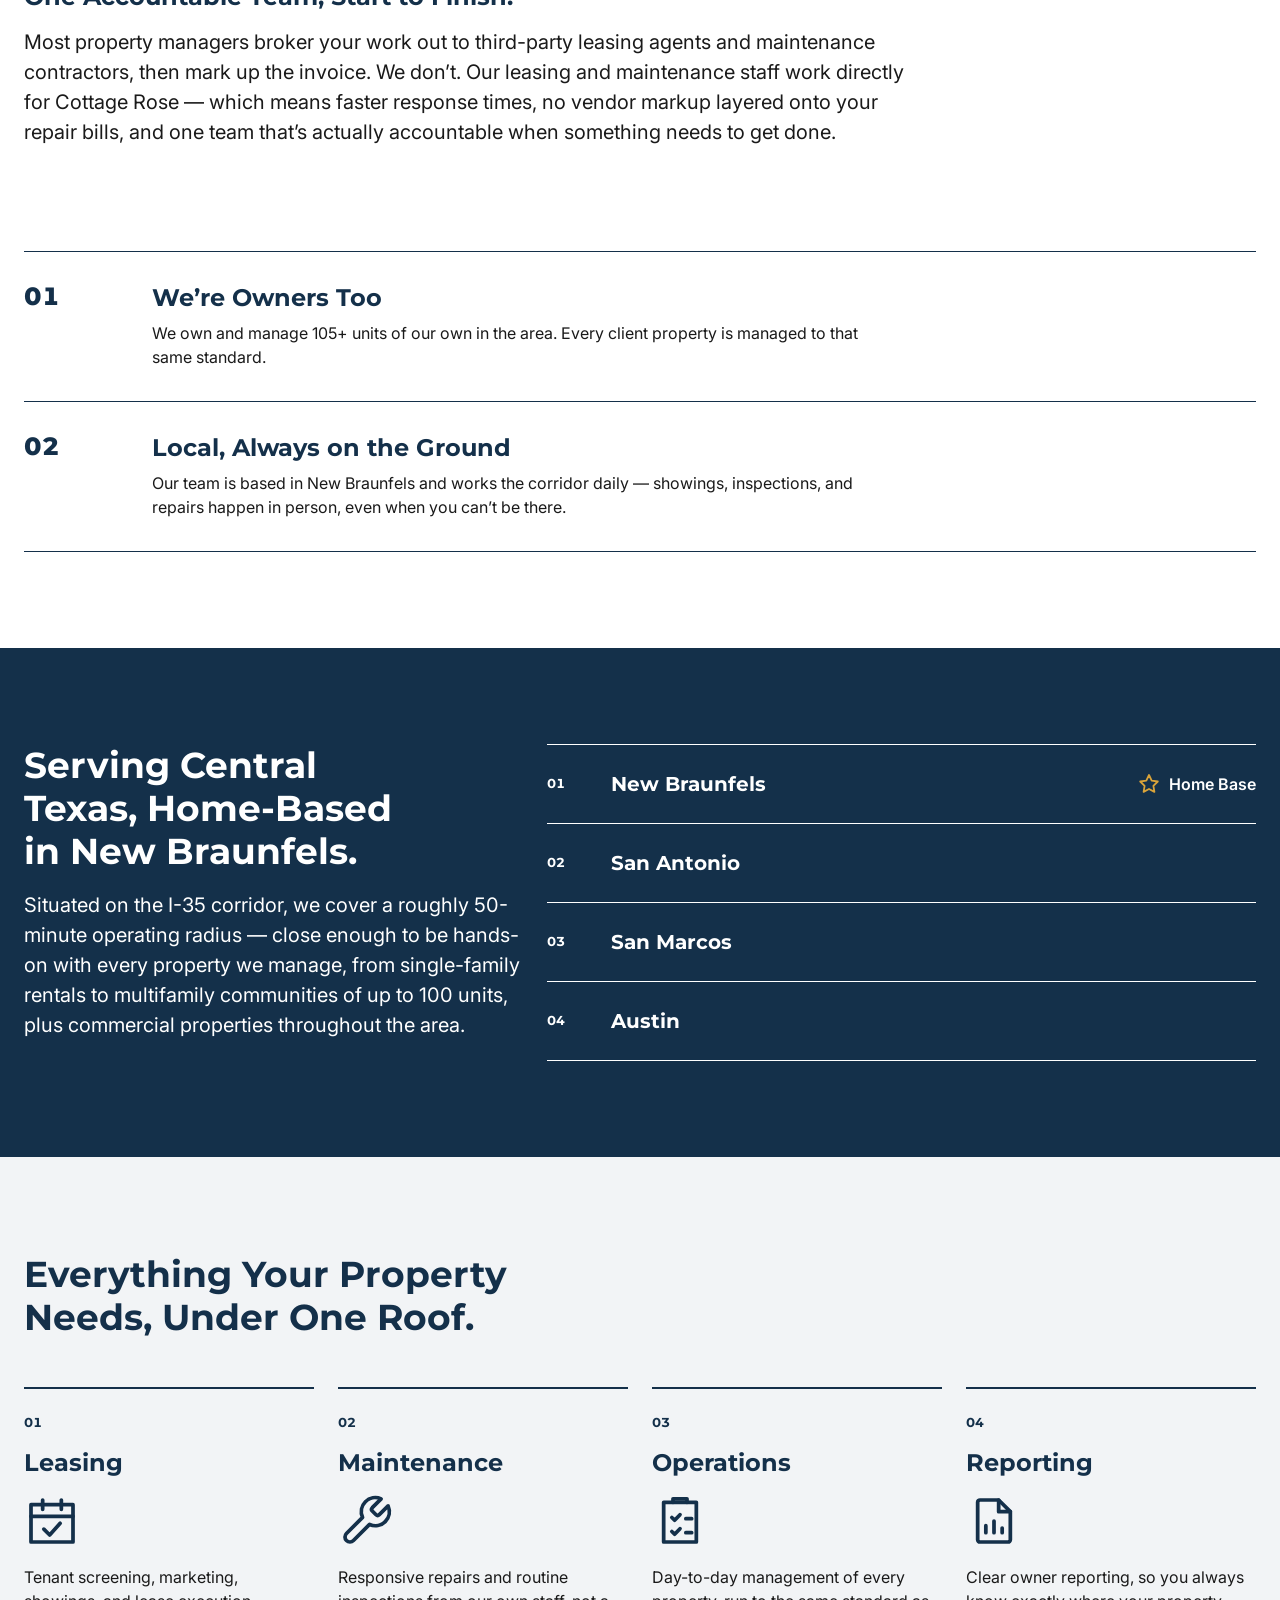
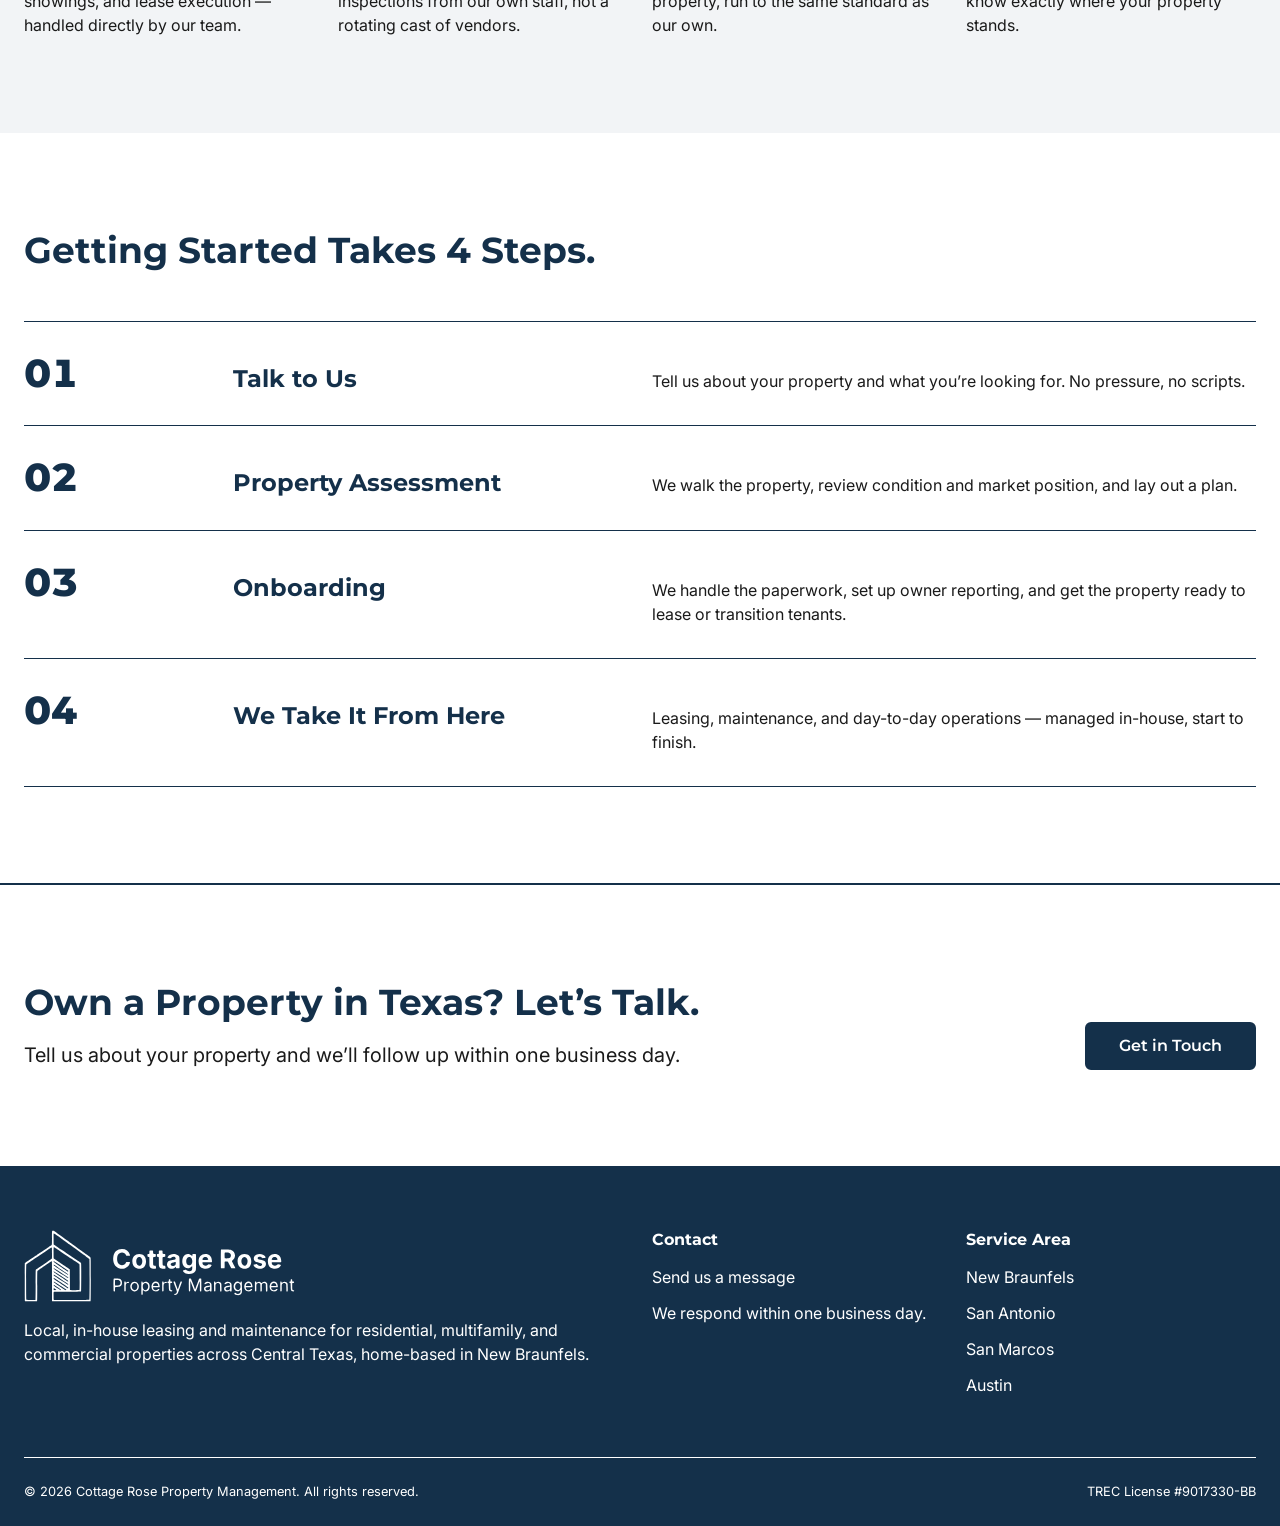
==== commit 16a45a31: "Home: remove local-team visual, left-align the text Co-Authored-By: Claude Sonnet 5.5 <noreply@anthr" ====
--- a/index.html
+++ b/index.html
@@ -78,36 +78,9 @@
     <!-- ================= LOCAL, HANDS-ON MANAGEMENT ================= -->
     <section class="audience-section section-white">
       <div class="container">
-        <figure class="audience-visual corridor-map reveal">
-          <svg viewBox="0 0 800 600" role="img" aria-labelledby="corridor-title corridor-desc" focusable="false">
-            <title id="corridor-title">I-35 service corridor</title>
-            <desc id="corridor-desc">Route map from San Antonio through New Braunfels and San Marcos to Austin, with New Braunfels marked as home base.</desc>
-            <rect width="800" height="600" fill="#F2F4F6"/>
-            <path d="M120 500 L640 110" stroke="#14304A" stroke-width="10" stroke-linecap="square"/>
-            <path d="M120 500 L640 110" stroke="#FFFFFF" stroke-width="2" stroke-dasharray="14 12"/>
-            <g class="cm-leg">
-              <text transform="translate(202 406) rotate(-36.87)">30 mi</text>
-              <text transform="translate(364 284) rotate(-36.87)">20 mi</text>
-              <text transform="translate(527 162) rotate(-36.87)">30 mi</text>
-            </g>
-            <circle cx="120" cy="500" r="14" fill="#FFFFFF" stroke="#14304A" stroke-width="6"/>
-            <circle cx="445" cy="256.25" r="14" fill="#FFFFFF" stroke="#14304A" stroke-width="6"/>
-            <circle cx="640" cy="110" r="14" fill="#FFFFFF" stroke="#14304A" stroke-width="6"/>
-            <circle cx="315" cy="353.75" r="32" fill="none" stroke="#D9A33A" stroke-width="6"/>
-            <circle cx="315" cy="353.75" r="18" fill="#14304A"/>
-            <g class="cm-city">
-              <text x="146" y="550">San Antonio</text>
-              <text x="357" y="428" class="cm-home">New Braunfels</text>
-              <text x="357" y="458" class="cm-sub">Home base</text>
-              <text x="471" y="312">San Marcos</text>
-              <text x="668" y="122">Austin</text>
-            </g>
-            <text class="cm-sub cm-foot" x="770" y="566" text-anchor="end">Interstate 35 corridor</text>
-          </svg>
-        </figure>
         <div class="reveal">
           <h2>A Local Team, on the Ground Every Day.</h2>
-          <p class="lede">Whether you’re nearby or halfway across the country, your property gets the same in-house team, the same response times, and the same hands-on standard of care &mdash; not a call center reading from a script.</p>
+          <p class="lede">Whether you’re nearby or halfway across the country, your property gets the same in&#8209;house team, the same response times, and the same hands-on standard of care &mdash; not a call center reading from a script.</p>
           <p>When something needs a decision or a repair, that team is already on-site, and the accountability doesn’t get passed off to a third party.</p>
         </div>
       </div>
--- a/styles.css
+++ b/styles.css
@@ -127,7 +127,7 @@
   line-height: 1.25;
   text-decoration: none;
   border: 2px solid var(--navy);
-  border-radius: 0;
+  border-radius: 6px;
   cursor: pointer;
   transition: background-color 0.18s ease, color 0.18s ease, border-color 0.18s ease;
 }
@@ -310,20 +310,7 @@
 .section-head.align-left { margin-left: 0; }
 
 /* ---------- audience ---------- */
-.audience-section .container { display: grid; gap: 3rem var(--gutter); align-items: center; }
-.corridor-map { margin: 0; }
-.corridor-map svg { display: block; width: 100%; height: auto; }
-.corridor-map text { font-family: var(--font-head); fill: var(--navy); }
-.cm-city text { font-weight: 700; font-size: 30px; }
-.cm-city .cm-home { font-weight: 800; font-size: 36px; }
-.cm-city .cm-sub { font-family: var(--font-sans); font-weight: 600; font-size: 24px; }
-.cm-foot { font-size: 22px !important; }
-.cm-leg text { font-family: var(--font-sans); font-weight: 600; font-size: 20px; text-anchor: middle; }
-@media (min-width: 900px) {
-  .audience-section .container { grid-template-columns: repeat(12, 1fr); }
-  .audience-visual { grid-column: span 5; }
-  .audience-visual + * { grid-column: span 7; }
-}
+.audience-section .container > div { max-width: 56rem; }
 
 /* ---------- differentiator + reasons ---------- */
 .differentiator { border-top: 1px solid var(--navy); padding: clamp(2rem, 4vw, 2.5rem) 0; margin-bottom: 3rem; }
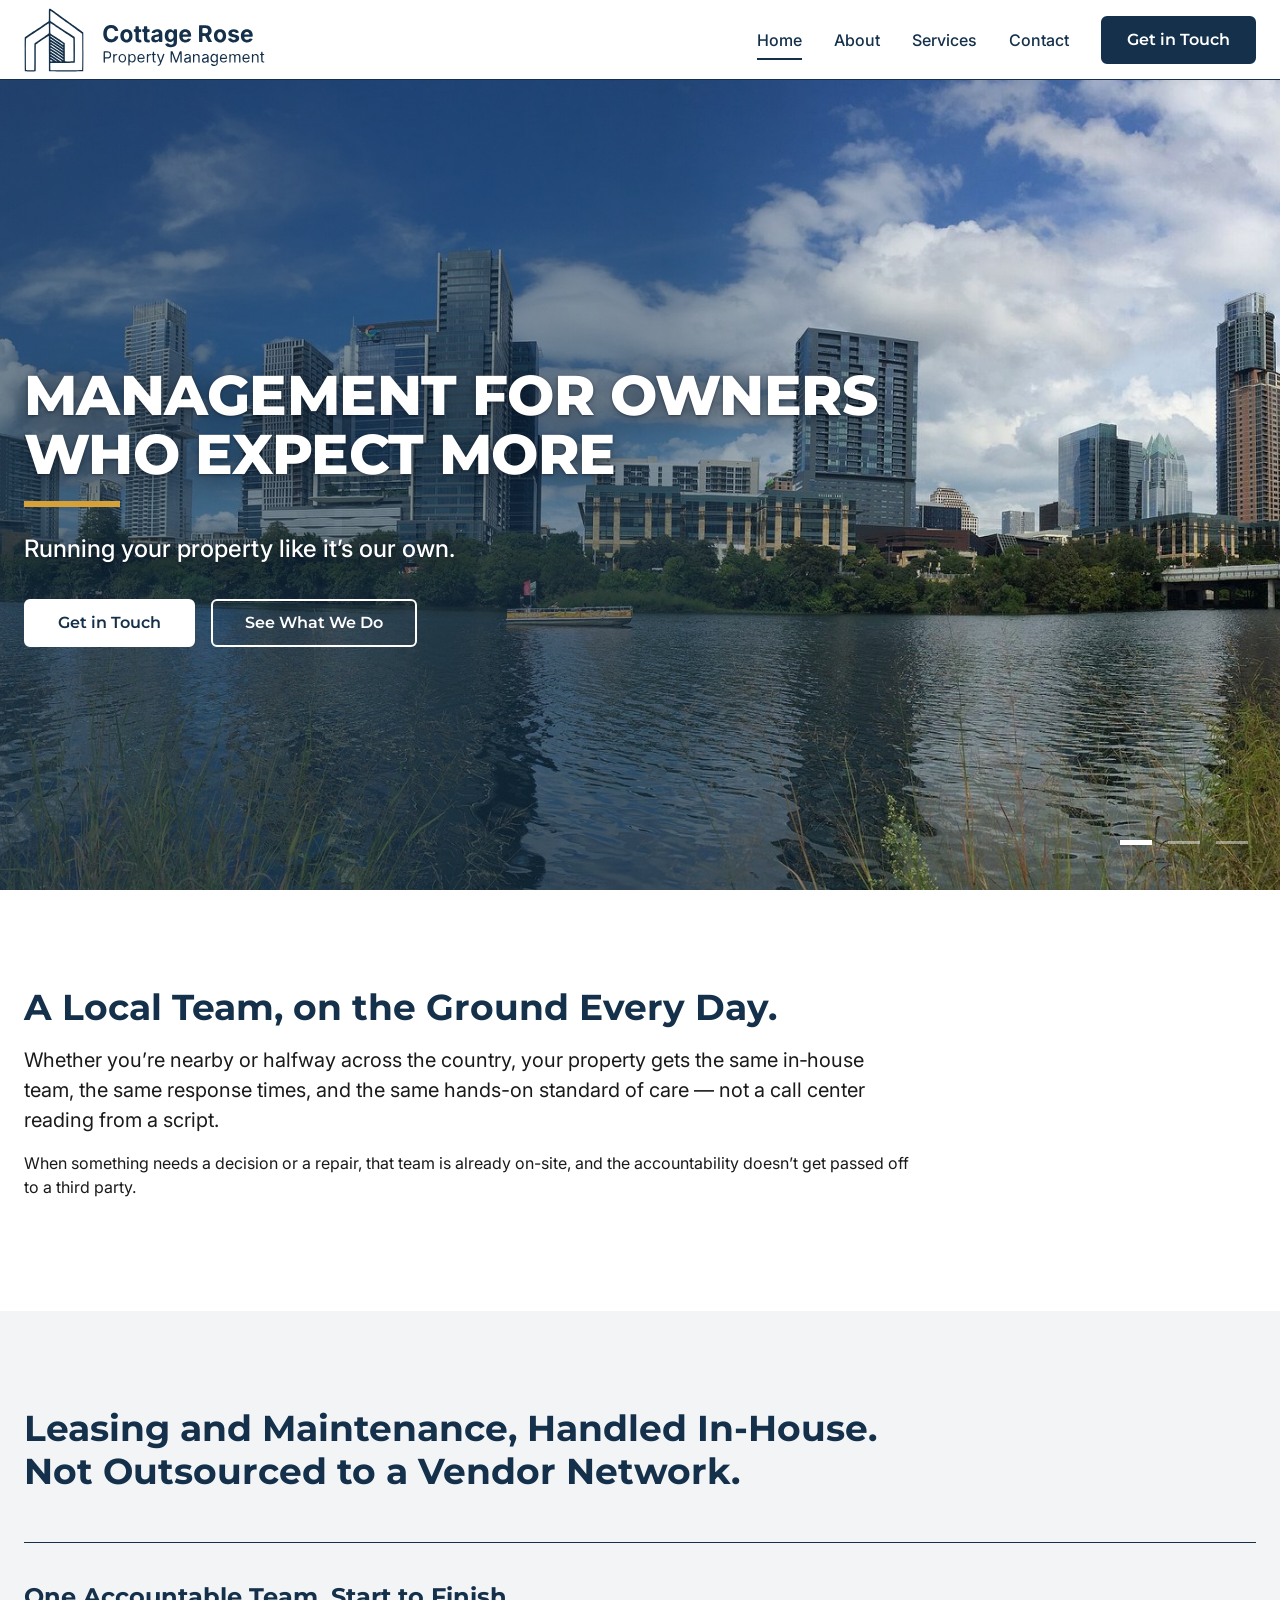
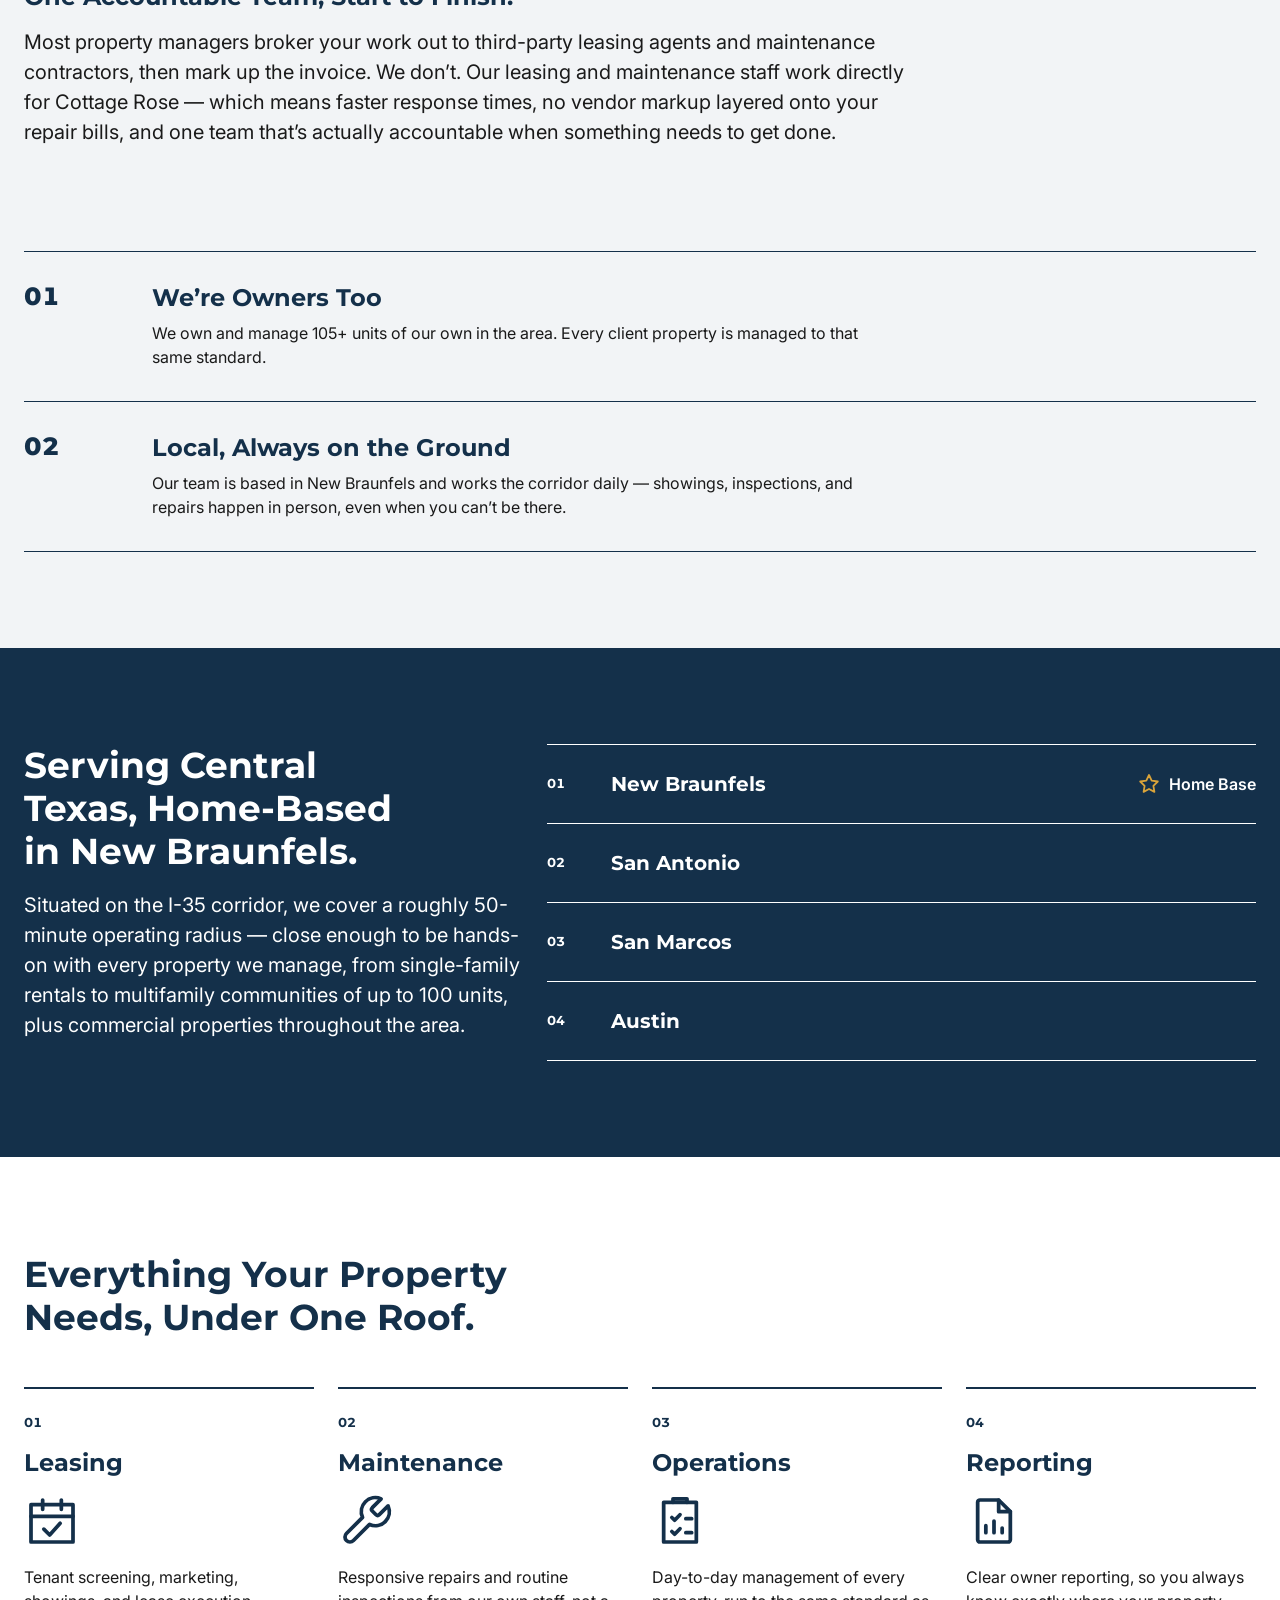
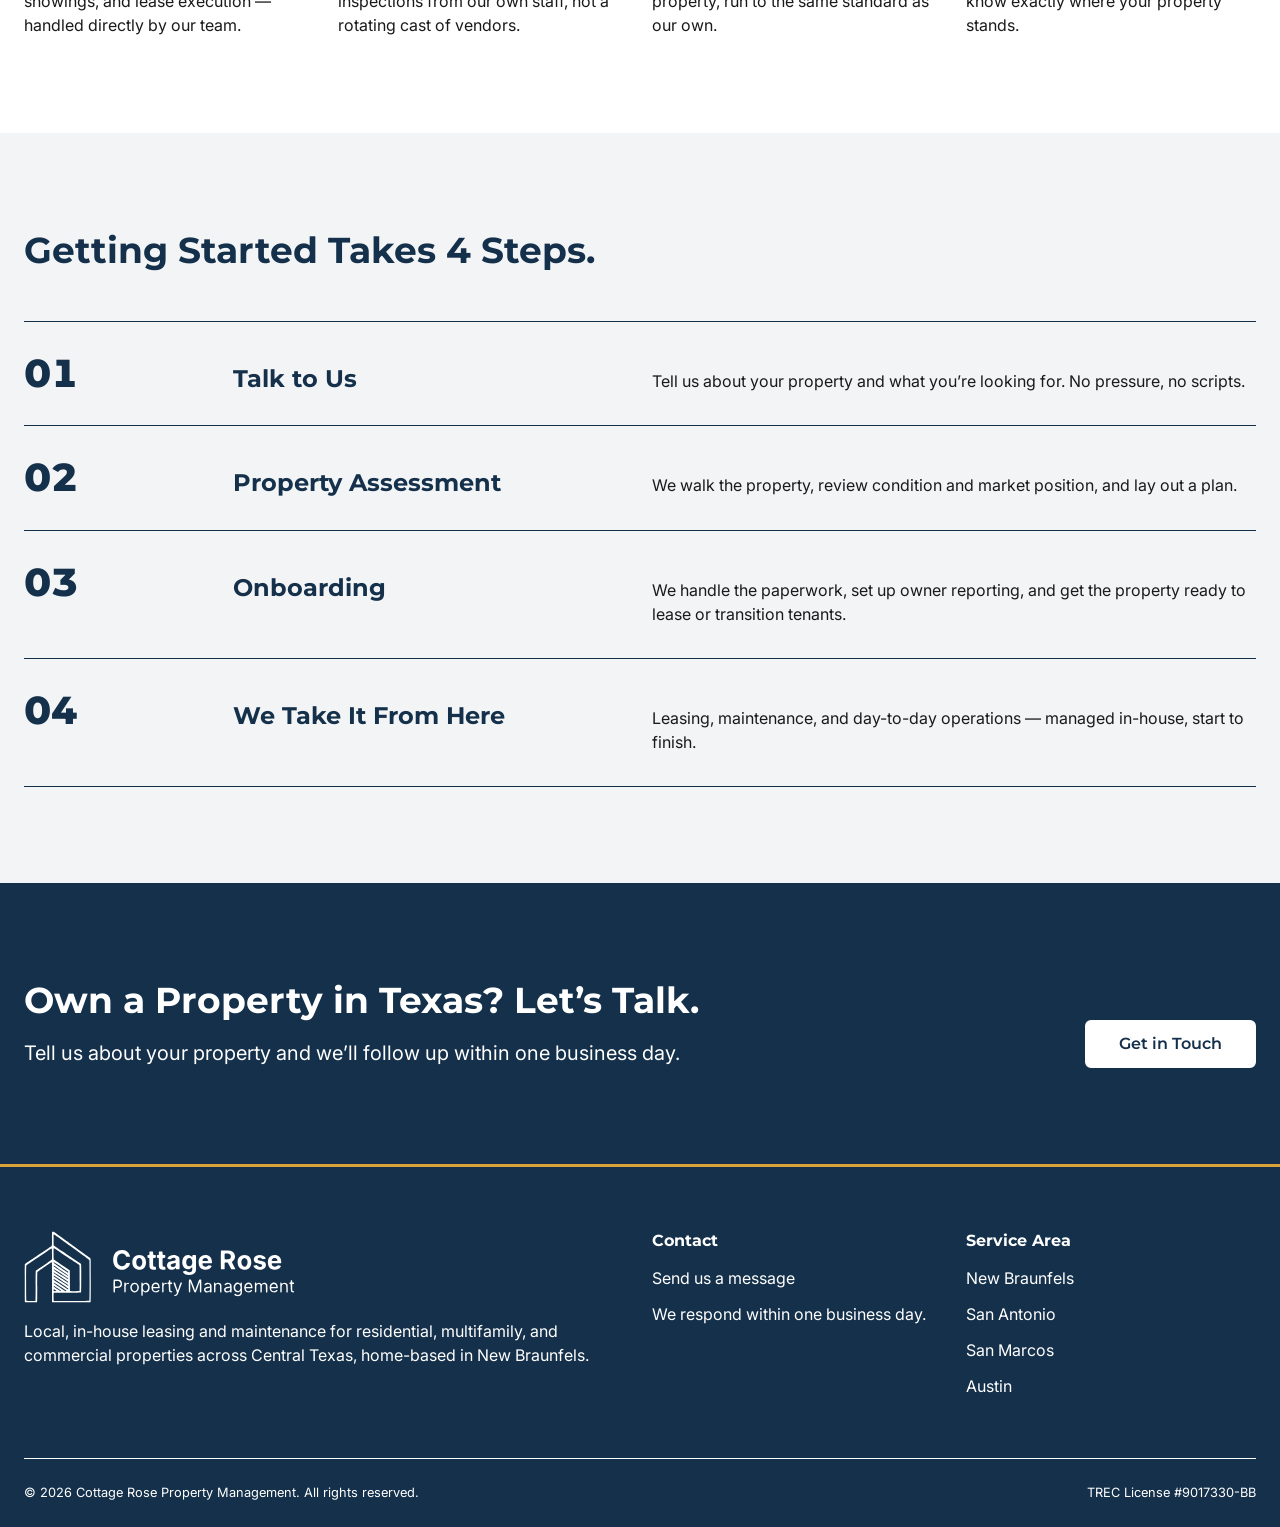
==== commit dda2d51f: "Alternate section backgrounds for contrast; navy closing CTA with gold rule Co-Authored-By: Claude S" ====
--- a/index.html
+++ b/index.html
@@ -87,10 +87,10 @@
     </section>
 
     <!-- ================= WHY COTTAGE ROSE ================= -->
-    <section class="why-section">
-      <div class="container">
-        <div class="section-head reveal">
-          <h2>Leasing and Maintenance, Handled In-House. Not Outsourced to a Vendor Network.</h2>
+    <section class="why-section section-gray">
+      <div class="container">
+        <div class="section-head reveal">
+          <h2>Leasing and Maintenance, Handled In&#8209;House. Not Outsourced to a Vendor Network.</h2>
         </div>
 
         <div class="differentiator reveal">
@@ -122,7 +122,7 @@
       <div class="container">
         <div class="corridor-grid">
           <div class="reveal">
-            <h2>Serving Central Texas, Home-Based in New Braunfels.</h2>
+            <h2>Serving Central Texas, Home&#8209;Based in New Braunfels.</h2>
             <p class="lede">Situated on the I-35 corridor, we cover a roughly 50-minute operating radius &mdash; close enough to be hands-on with every property we manage, from single-family rentals to multifamily communities of up to 100&nbsp;units, plus commercial properties throughout the area.</p>
           </div>
           <div class="corridor-cities reveal">
@@ -152,7 +152,7 @@
     </section>
 
     <!-- ================= WHAT WE DO ================= -->
-    <section class="section-gray">
+    <section class="section-white">
       <div class="container">
         <div class="section-head reveal">
           <h2>Everything Your Property Needs, Under One Roof.</h2>
@@ -187,7 +187,7 @@
     </section>
 
     <!-- ================= HOW IT WORKS ================= -->
-    <section>
+    <section class="section-gray">
       <div class="container">
         <div class="section-head reveal">
           <h2>Getting Started Takes 4 Steps.</h2>
--- a/styles.css
+++ b/styles.css
@@ -380,7 +380,11 @@
 }
 
 /* ---------- closing CTA ---------- */
-.cta-band { border-top: 2px solid var(--navy); }
+.cta-band { background: var(--navy); color: var(--white); }
+.cta-band h2 { color: var(--white); }
+.cta-band .btn-primary { background: var(--white); color: var(--navy); border-color: var(--white); }
+.cta-band .btn-primary:hover { background: transparent; color: var(--white); }
+.cta-band a:focus-visible { outline-color: var(--white); }
 .cta-band .container > div { display: grid; gap: 1rem var(--gutter); align-items: end; }
 .cta-band h2, .cta-band .lede { margin: 0; }
 .cta-band .hero-actions { margin-top: 1rem; }
@@ -525,7 +529,7 @@
 }
 
 /* ---------- footer ---------- */
-.site-footer { background: var(--navy); color: var(--white); padding: 4rem 0 1.5rem; }
+.site-footer { background: var(--navy); color: var(--white); padding: 4rem 0 1.5rem; border-top: 3px solid var(--gold); }
 .footer-grid { display: grid; gap: 2rem var(--gutter); margin-bottom: 3rem; }
 @media (min-width: 700px) {
   .footer-grid { grid-template-columns: repeat(12, 1fr); }
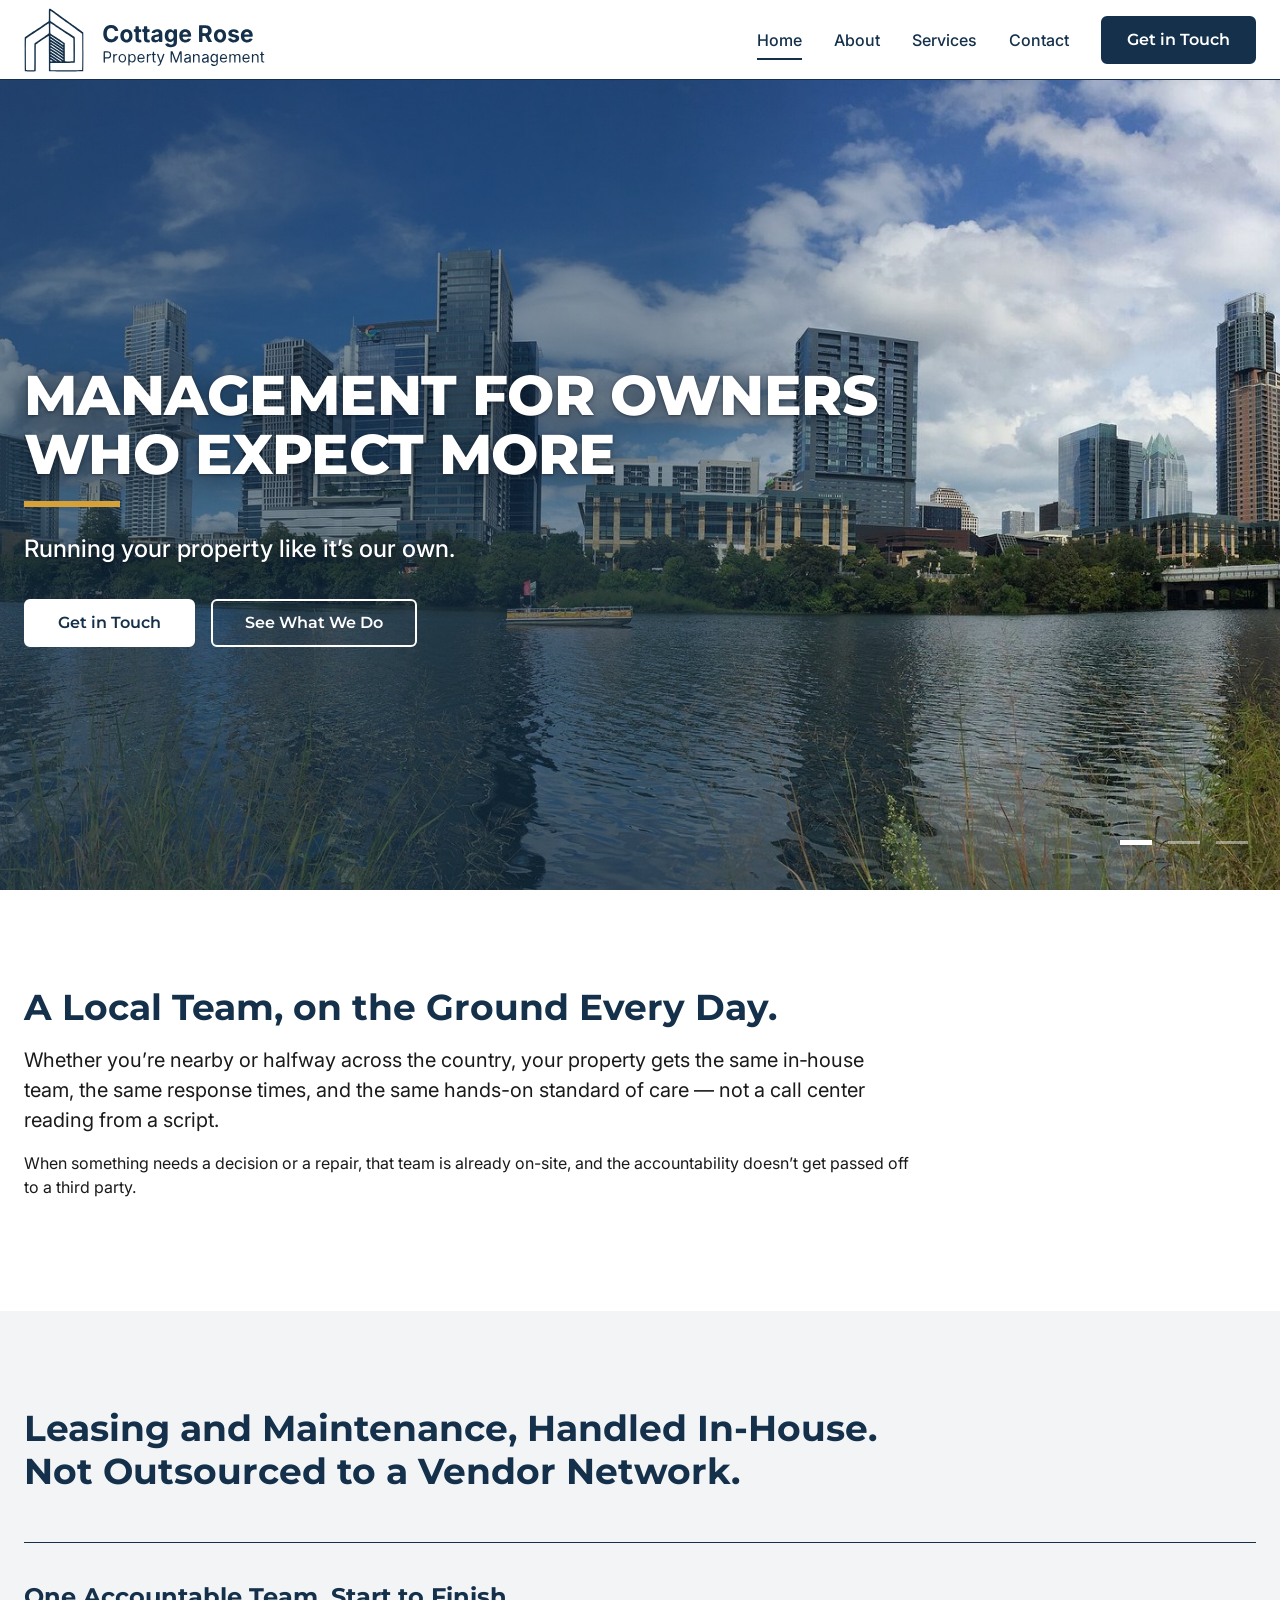
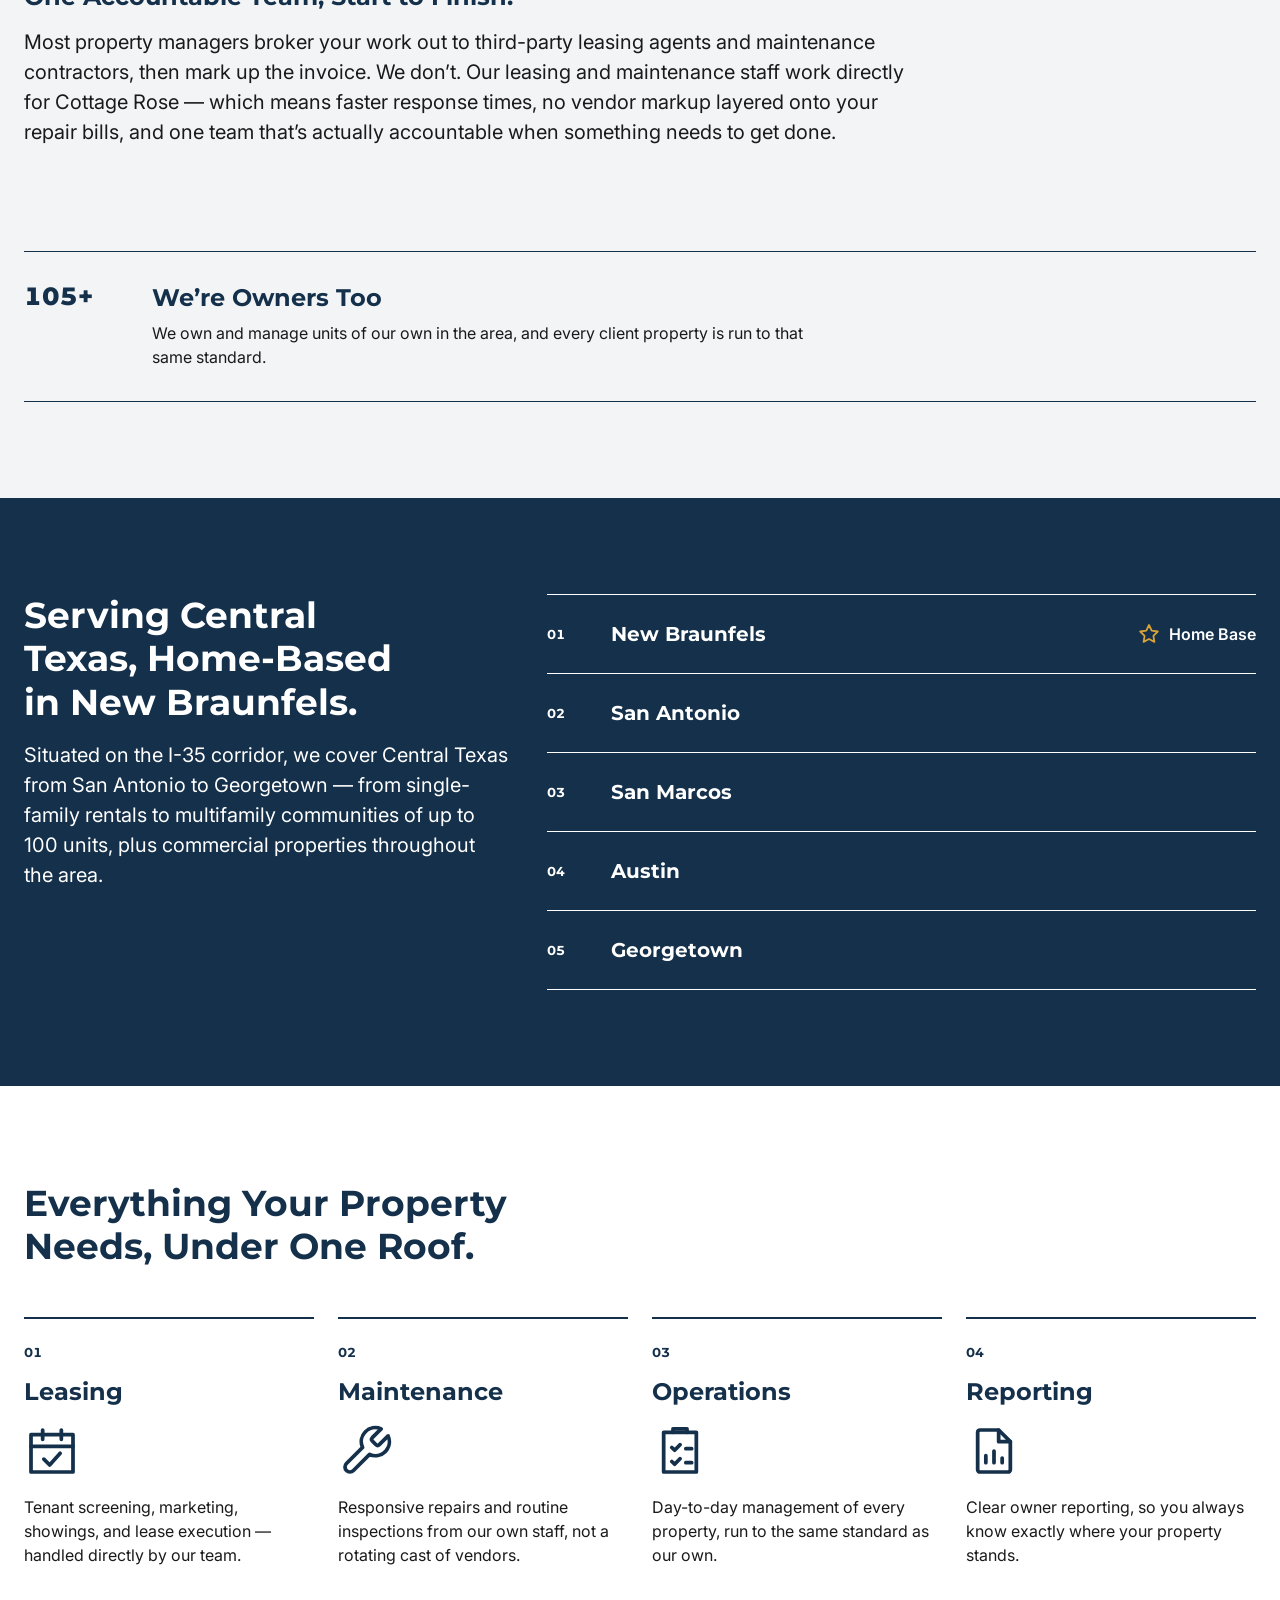
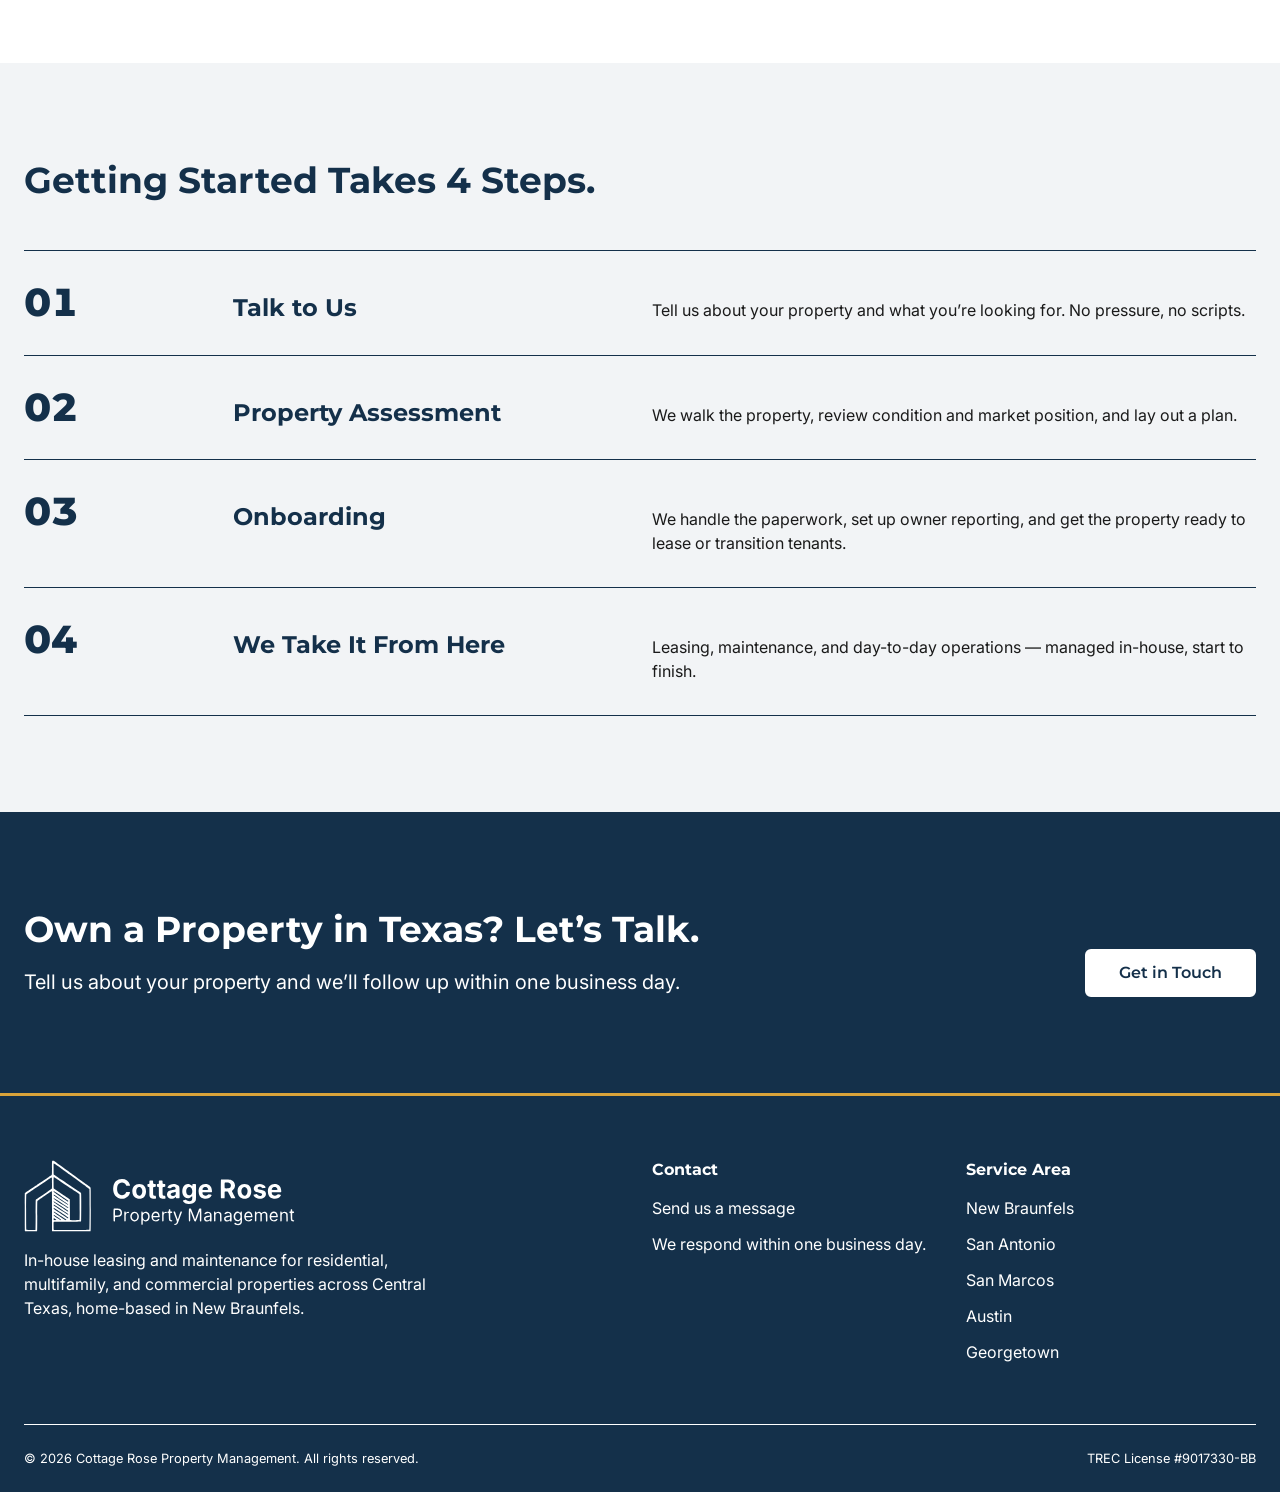
==== commit f5192f3f: "Add Georgetown to service area; cut repeated 'local / on the ground' copy Georgetown added to the ho" ====
--- a/index.html
+++ b/index.html
@@ -6,11 +6,11 @@
   <meta name="color-scheme" content="light">
   <meta name="theme-color" content="#FFFFFF">
   <title>Cottage Rose Management | Property Management Across Central Texas</title>
-  <meta name="description" content="Cottage Rose Management is a Central Texas property management firm, home-based in New Braunfels. In-house leasing and maintenance for residential, multifamily, and commercial properties, 1&ndash;100+&nbsp;units, throughout San Antonio, New Braunfels, San Marcos, and Austin.">
+  <meta name="description" content="Cottage Rose Management is a Central Texas property management firm, home-based in New Braunfels. In-house leasing and maintenance for residential, multifamily, and commercial properties, 1&ndash;100+&nbsp;units, throughout San Antonio, New Braunfels, San Marcos, Austin, and Georgetown.">
   <link rel="canonical" href="https://cottagerosepm.com/">
 
   <meta property="og:title" content="Cottage Rose Management | Property Management Across Central Texas">
-  <meta property="og:description" content="In-house leasing and maintenance for residential, multifamily, and commercial properties across Central Texas &mdash; San Antonio, New Braunfels, San Marcos, and Austin.">
+  <meta property="og:description" content="In-house leasing and maintenance for residential, multifamily, and commercial properties across Central Texas &mdash; San Antonio, New Braunfels, San Marcos, Austin, and Georgetown.">
   <meta property="og:type" content="website">
   <meta property="og:url" content="https://cottagerosepm.com/">
 
@@ -100,17 +100,10 @@
 
         <div class="reason-list reveal">
           <div class="reason-row">
-            <span class="reason-number">01</span>
+            <span class="reason-number">105+</span>
             <div>
               <h3>We’re Owners Too</h3>
-              <p>We own and manage 105+&nbsp;units of our own in the area. Every client property is managed to that same standard.</p>
-            </div>
-          </div>
-          <div class="reason-row">
-            <span class="reason-number">02</span>
-            <div>
-              <h3>Local, Always on the Ground</h3>
-              <p>Our team is based in New Braunfels and works the corridor daily &mdash; showings, inspections, and repairs happen in person, even when you can’t be there.</p>
+              <p>We own and manage units of our own in the area, and every client property is run to that same standard.</p>
             </div>
           </div>
         </div>
@@ -123,7 +116,7 @@
         <div class="corridor-grid">
           <div class="reveal">
             <h2>Serving Central Texas, Home&#8209;Based in New Braunfels.</h2>
-            <p class="lede">Situated on the I-35 corridor, we cover a roughly 50-minute operating radius &mdash; close enough to be hands-on with every property we manage, from single-family rentals to multifamily communities of up to 100&nbsp;units, plus commercial properties throughout the area.</p>
+            <p class="lede">Situated on the I-35 corridor, we cover Central Texas from San Antonio to Georgetown &mdash; from single-family rentals to multifamily communities of up to 100&nbsp;units, plus commercial properties throughout the area.</p>
           </div>
           <div class="corridor-cities reveal">
             <div class="corridor-city">
@@ -144,6 +137,11 @@
             <div class="corridor-city">
               <span class="city-index">04</span>
               <span class="city-name">Austin</span>
+              <span class="city-tag"></span>
+            </div>
+            <div class="corridor-city">
+              <span class="city-index">05</span>
+              <span class="city-name">Georgetown</span>
               <span class="city-tag"></span>
             </div>
           </div>
@@ -254,7 +252,7 @@
       <div class="footer-grid">
         <div>
           <a href="index.html" class="footer-brand" translate="no"><img src="assets/logo-white.svg" width="716" height="190" loading="lazy" alt="Cottage Rose Property Management"></a>
-          <p>Local, in-house leasing and maintenance for residential, multifamily, and commercial properties across Central Texas, home-based in New Braunfels.</p>
+          <p>In-house leasing and maintenance for residential, multifamily, and commercial properties across Central Texas, home-based in New Braunfels.</p>
         </div>
         <div>
           <h2>Contact</h2>
@@ -270,6 +268,7 @@
             <li>San Antonio</li>
             <li>San Marcos</li>
             <li>Austin</li>
+            <li>Georgetown</li>
           </ul>
         </div>
       </div>
--- a/styles.css
+++ b/styles.css
@@ -537,6 +537,7 @@
   .footer-grid > :nth-child(n+2) { grid-column: span 3; }
 }
 .footer-brand { color: var(--white); margin-bottom: 1rem; }
+.footer-grid > :first-child p { max-width: 28rem; }
 .site-footer h2 { font-size: 1rem; color: var(--white); margin-bottom: 1rem; }
 .site-footer a { color: var(--white); text-decoration: none; }
 .site-footer li a { display: inline-block; padding: 0.75rem 0; margin: -0.75rem 0; }
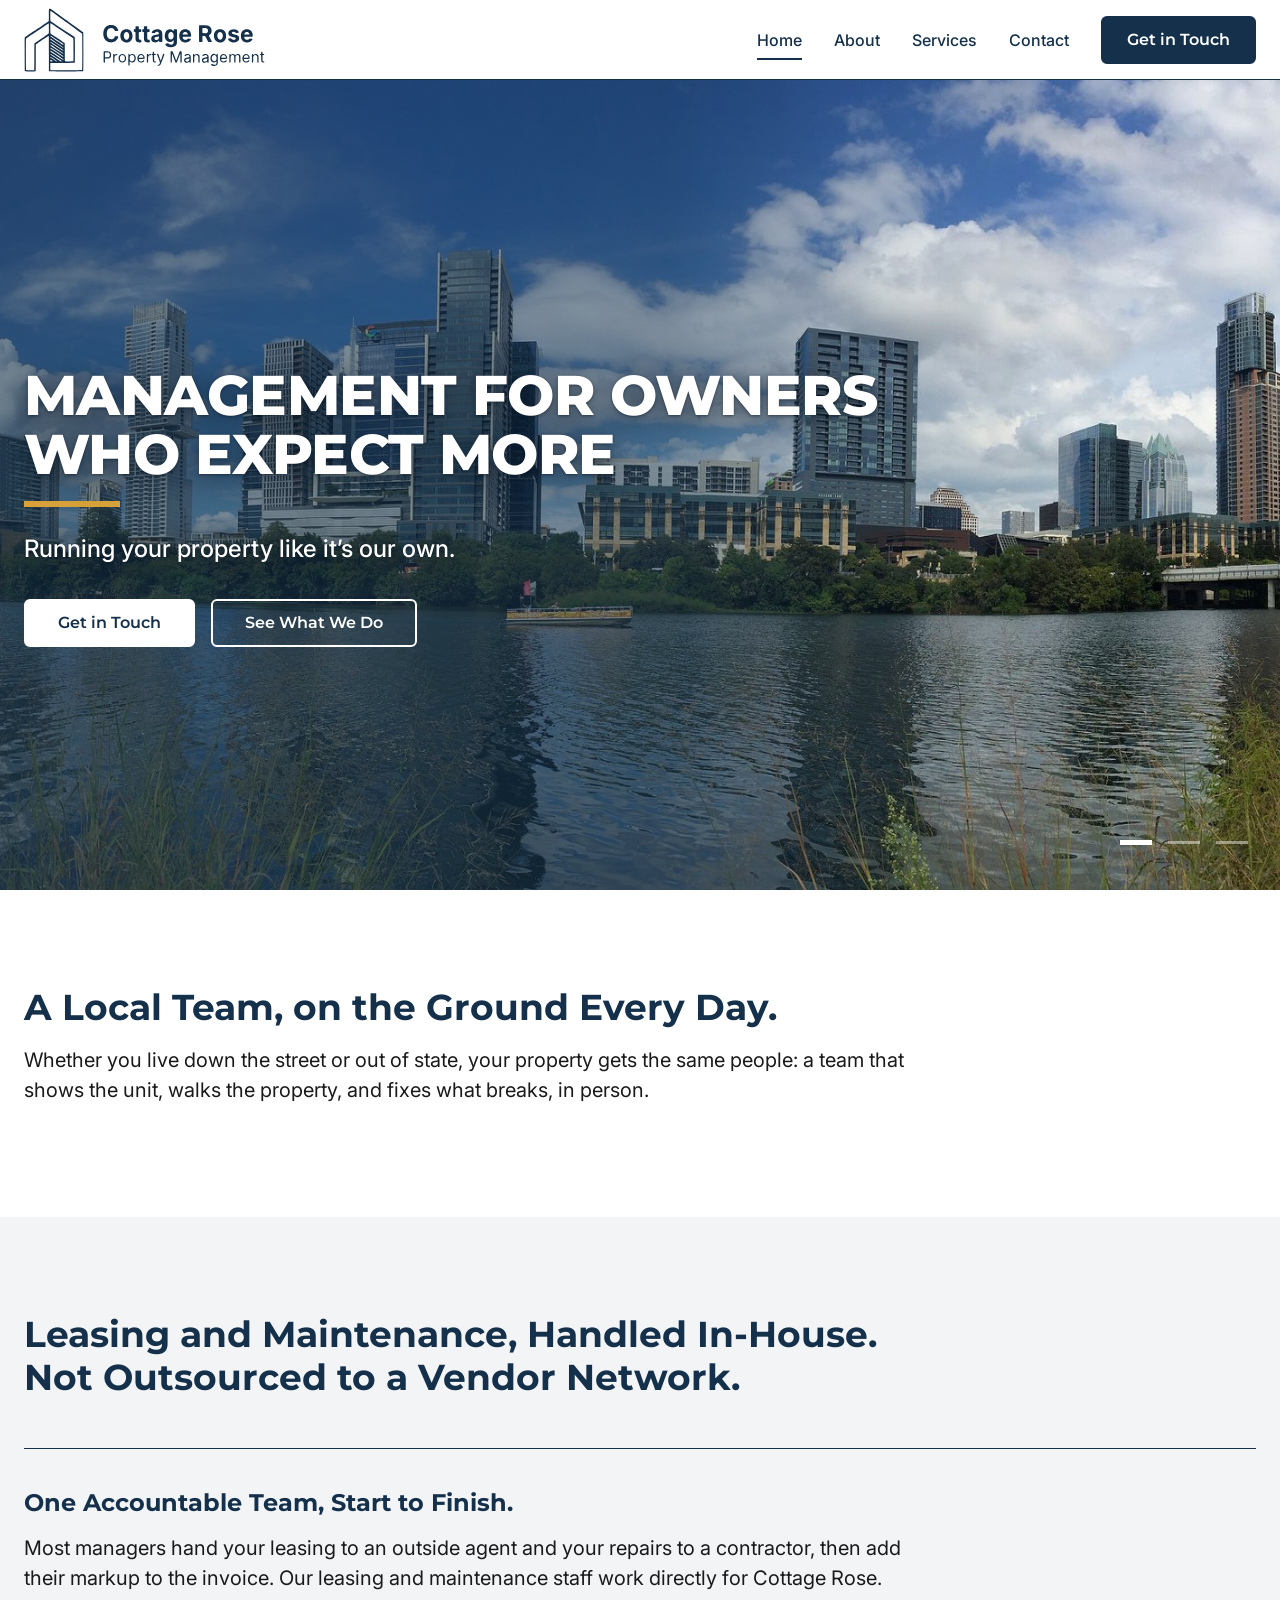
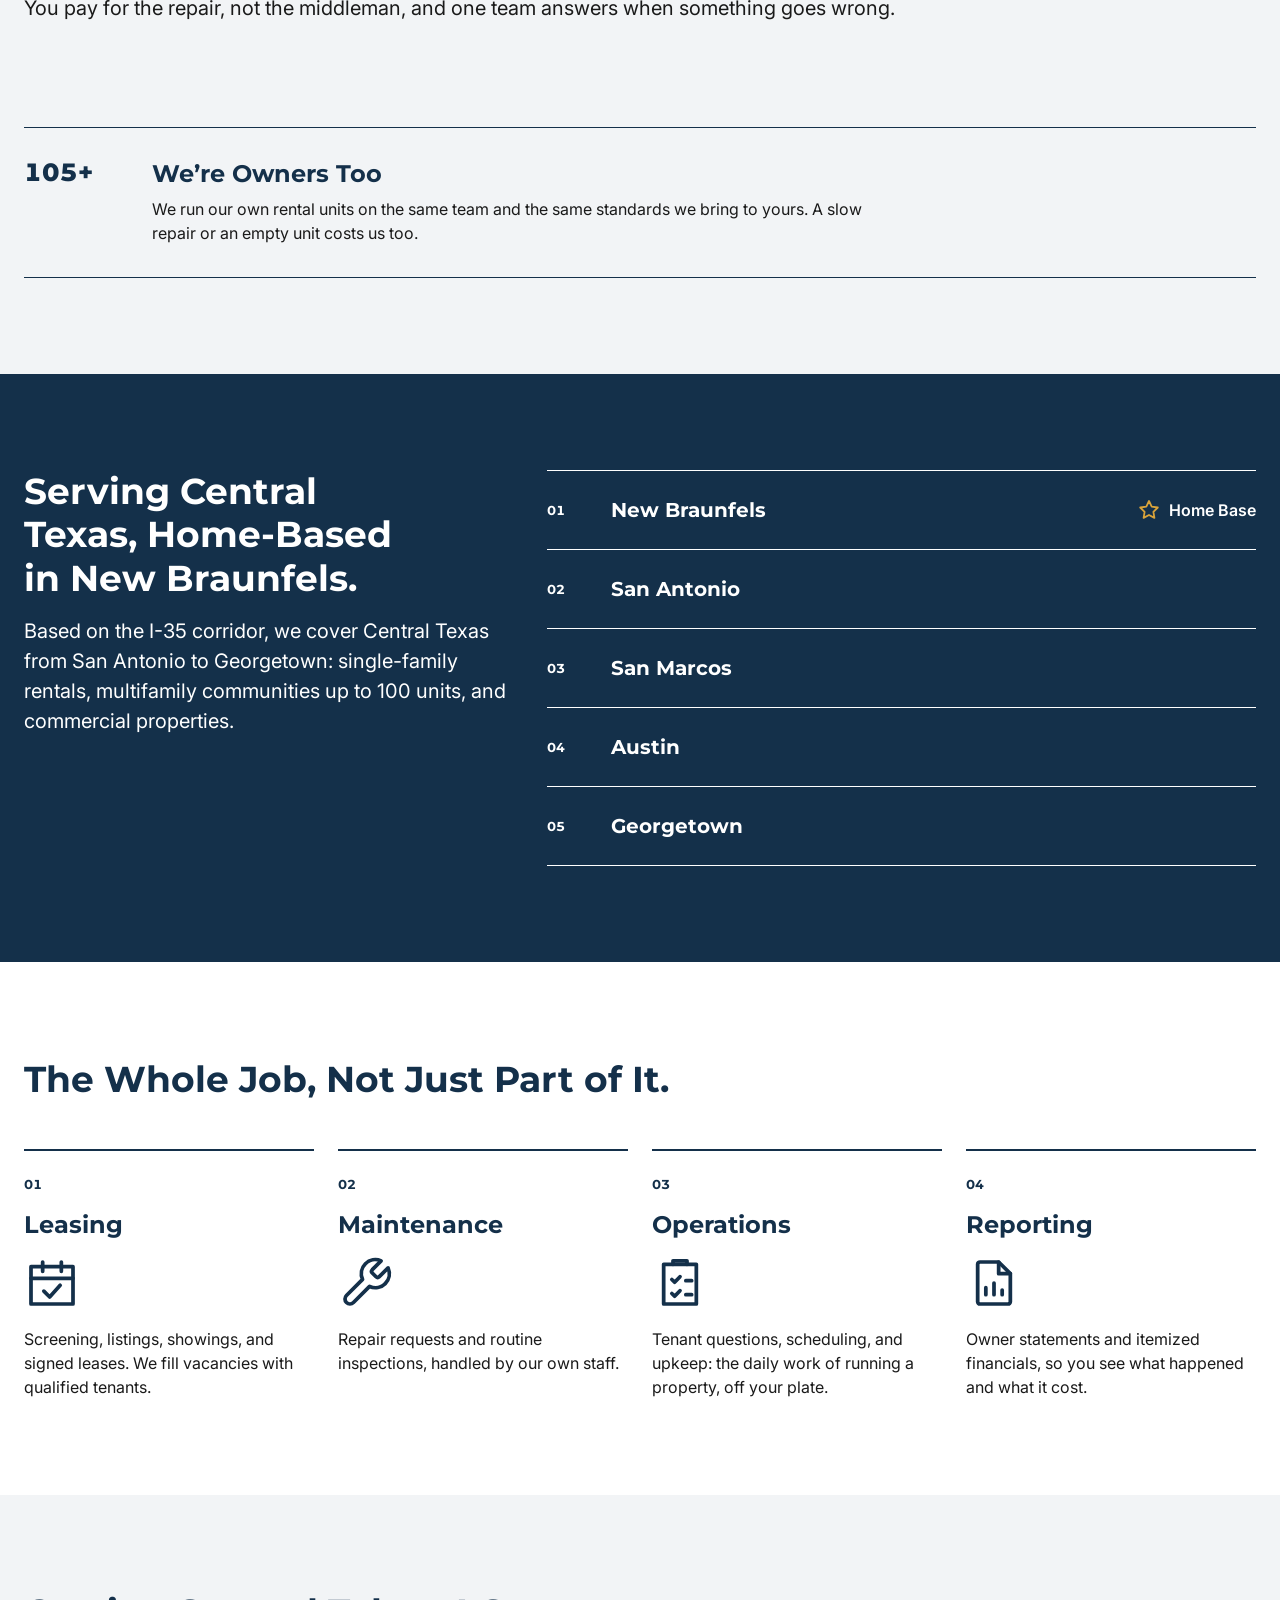
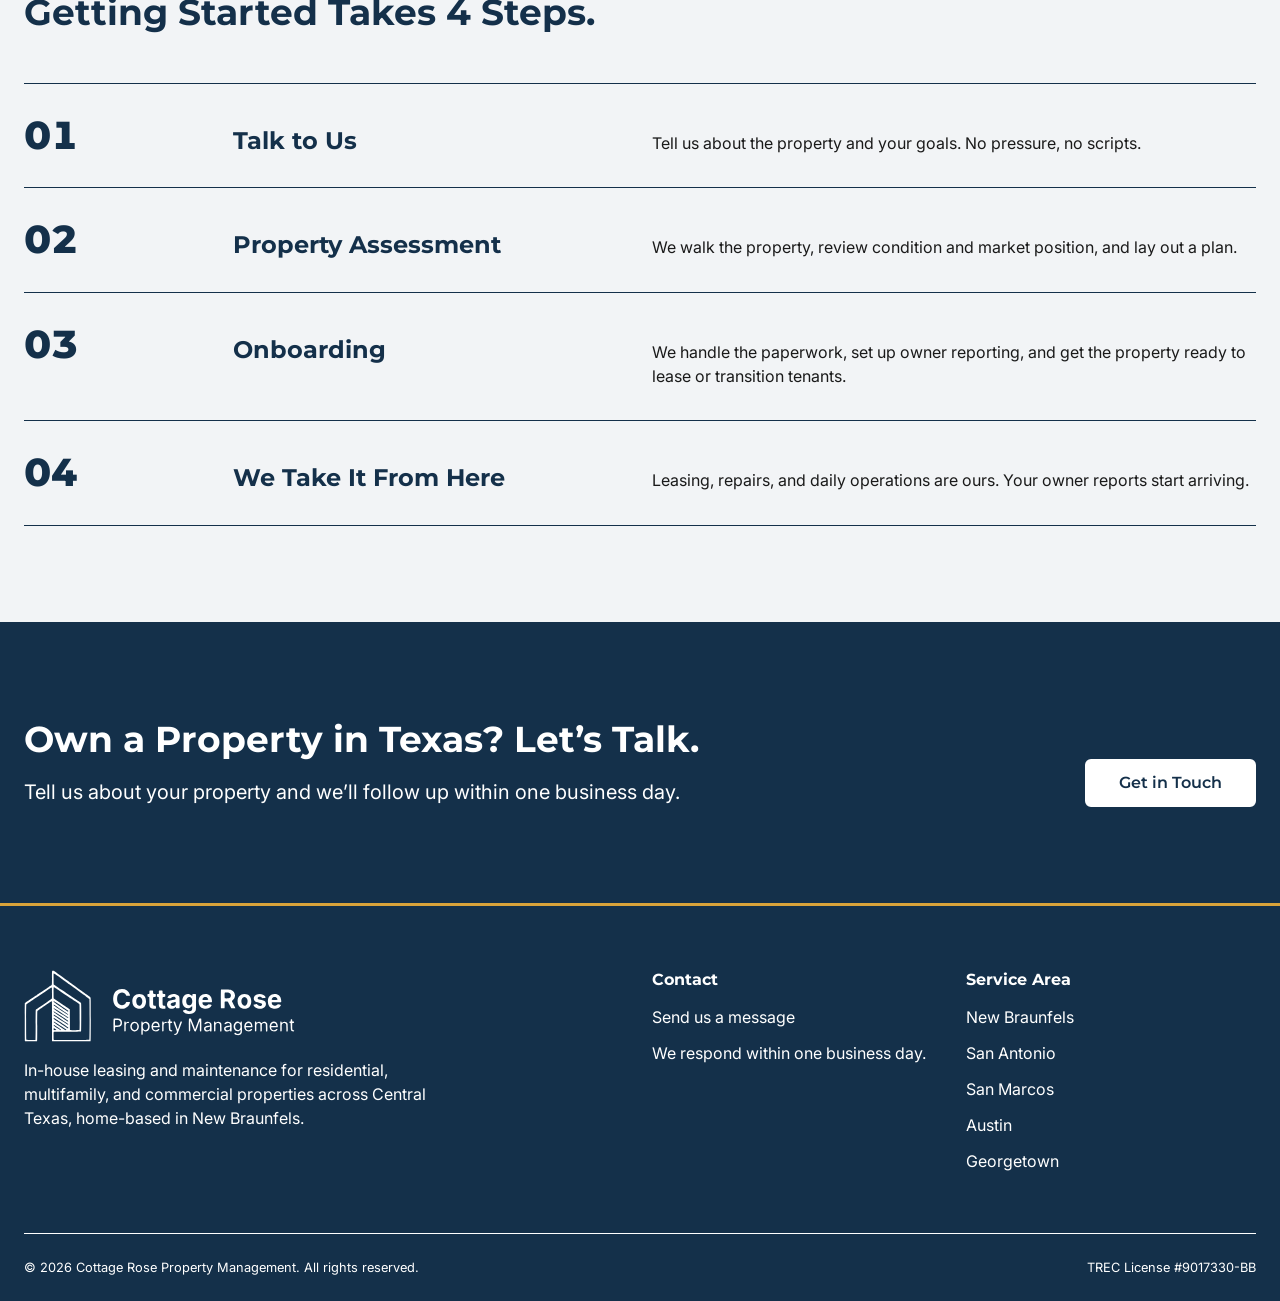
==== commit 6aac48a4: "Copy pass: give each idea one home, cut repetition and filler In-house/no-markup/one-team now lives " ====
--- a/index.html
+++ b/index.html
@@ -80,8 +80,7 @@
       <div class="container">
         <div class="reveal">
           <h2>A Local Team, on the Ground Every Day.</h2>
-          <p class="lede">Whether you’re nearby or halfway across the country, your property gets the same in&#8209;house team, the same response times, and the same hands-on standard of care &mdash; not a call center reading from a script.</p>
-          <p>When something needs a decision or a repair, that team is already on-site, and the accountability doesn’t get passed off to a third party.</p>
+          <p class="lede">Whether you live down the street or out of state, your property gets the same people: a team that shows the unit, walks the property, and fixes what breaks, in person.</p>
         </div>
       </div>
     </section>
@@ -95,7 +94,7 @@
 
         <div class="differentiator reveal">
           <h3>One Accountable Team, Start to Finish.</h3>
-          <p class="lede">Most property managers broker your work out to third-party leasing agents and maintenance contractors, then mark up the invoice. We don’t. Our leasing and maintenance staff work directly for Cottage Rose &mdash; which means faster response times, no vendor markup layered onto your repair bills, and one team that’s actually accountable when something needs to get done.</p>
+          <p class="lede">Most managers hand your leasing to an outside agent and your repairs to a contractor, then add their markup to the invoice. Our leasing and maintenance staff work directly for Cottage Rose. You pay for the repair, not the middleman, and one team answers when something goes wrong.</p>
         </div>
 
         <div class="reason-list reveal">
@@ -103,7 +102,7 @@
             <span class="reason-number">105+</span>
             <div>
               <h3>We’re Owners Too</h3>
-              <p>We own and manage units of our own in the area, and every client property is run to that same standard.</p>
+              <p>We run our own rental units on the same team and the same standards we bring to yours. A slow repair or an empty unit costs us too.</p>
             </div>
           </div>
         </div>
@@ -116,7 +115,7 @@
         <div class="corridor-grid">
           <div class="reveal">
             <h2>Serving Central Texas, Home&#8209;Based in New Braunfels.</h2>
-            <p class="lede">Situated on the I-35 corridor, we cover Central Texas from San Antonio to Georgetown &mdash; from single-family rentals to multifamily communities of up to 100&nbsp;units, plus commercial properties throughout the area.</p>
+            <p class="lede">Based on the I-35 corridor, we cover Central Texas from San Antonio to Georgetown: single-family rentals, multifamily communities up to 100&nbsp;units, and commercial properties.</p>
           </div>
           <div class="corridor-cities reveal">
             <div class="corridor-city">
@@ -153,32 +152,32 @@
     <section class="section-white">
       <div class="container">
         <div class="section-head reveal">
-          <h2>Everything Your Property Needs, Under One Roof.</h2>
+          <h2>The Whole Job, Not Just Part of It.</h2>
         </div>
         <div class="wwd-grid reveal">
           <div class="wwd-item">
             <span class="wwd-index">01</span>
             <h3>Leasing</h3>
             <svg class="wwd-icon" viewBox="0 0 24 24" width="56" height="56" fill="none" stroke="currentColor" stroke-width="1.6" stroke-linecap="round" stroke-linejoin="round" aria-hidden="true" focusable="false"><rect x="3" y="5" width="18" height="16"/><path d="M3 10h18M8 3v4M16 3v4"/><path d="M8.5 15.5l2.5 2.5 4.5-5"/></svg>
-            <p>Tenant screening, marketing, showings, and lease execution &mdash; handled directly by our team.</p>
+            <p>Screening, listings, showings, and signed leases. We fill vacancies with qualified tenants.</p>
           </div>
           <div class="wwd-item">
             <span class="wwd-index">02</span>
             <h3>Maintenance</h3>
             <svg class="wwd-icon" viewBox="0 0 24 24" width="56" height="56" fill="none" stroke="currentColor" stroke-width="1.6" stroke-linecap="round" stroke-linejoin="round" aria-hidden="true" focusable="false"><path d="M14.7 6.3a1 1 0 0 0 0 1.4l1.6 1.6a1 1 0 0 0 1.4 0l3.77-3.77a6 6 0 0 1-7.94 7.94l-6.91 6.91a2.12 2.12 0 0 1-3-3l6.91-6.91a6 6 0 0 1 7.94-7.94l-3.76 3.76z"/></svg>
-            <p>Responsive repairs and routine inspections from our own staff, not a rotating cast of vendors.</p>
+            <p>Repair requests and routine inspections, handled by our own staff.</p>
           </div>
           <div class="wwd-item">
             <span class="wwd-index">03</span>
             <h3>Operations</h3>
             <svg class="wwd-icon" viewBox="0 0 24 24" width="56" height="56" fill="none" stroke="currentColor" stroke-width="1.6" stroke-linecap="round" stroke-linejoin="round" aria-hidden="true" focusable="false"><rect x="5" y="4" width="14" height="17"/><path d="M9 4V2.5h6V4"/><path d="M8.5 10.5l1.2 1.2 2.3-2.4M8.5 16.5l1.2 1.2 2.3-2.4M14.5 11h2.5M14.5 17h2.5"/></svg>
-            <p>Day-to-day management of every property, run to the same standard as our own.</p>
+            <p>Tenant questions, scheduling, and upkeep: the daily work of running a property, off your plate.</p>
           </div>
           <div class="wwd-item">
             <span class="wwd-index">04</span>
             <h3>Reporting</h3>
             <svg class="wwd-icon" viewBox="0 0 24 24" width="56" height="56" fill="none" stroke="currentColor" stroke-width="1.6" stroke-linecap="round" stroke-linejoin="round" aria-hidden="true" focusable="false"><path d="M14 3H6a1 1 0 0 0-1 1v16a1 1 0 0 0 1 1h12a1 1 0 0 0 1-1V8z"/><path d="M14 3v5h5"/><path d="M8.5 17v-3M12 17v-5M15.5 17v-2"/></svg>
-            <p>Clear owner reporting, so you always know exactly where your property stands.</p>
+            <p>Owner statements and itemized financials, so you see what happened and what it cost.</p>
           </div>
         </div>
       </div>
@@ -194,7 +193,7 @@
           <div class="step reveal">
             <span class="step-index">01</span>
             <h3>Talk to Us</h3>
-            <p>Tell us about your property and what you’re looking for. No pressure, no scripts.</p>
+            <p>Tell us about the property and your goals. No pressure, no scripts.</p>
           </div>
           <div class="step reveal">
             <span class="step-index">02</span>
@@ -209,7 +208,7 @@
           <div class="step reveal">
             <span class="step-index">04</span>
             <h3>We Take It From Here</h3>
-            <p>Leasing, maintenance, and day-to-day operations &mdash; managed in-house, start to finish.</p>
+            <p>Leasing, repairs, and daily operations are ours. Your owner reports start arriving.</p>
           </div>
         </div>
       </div>
